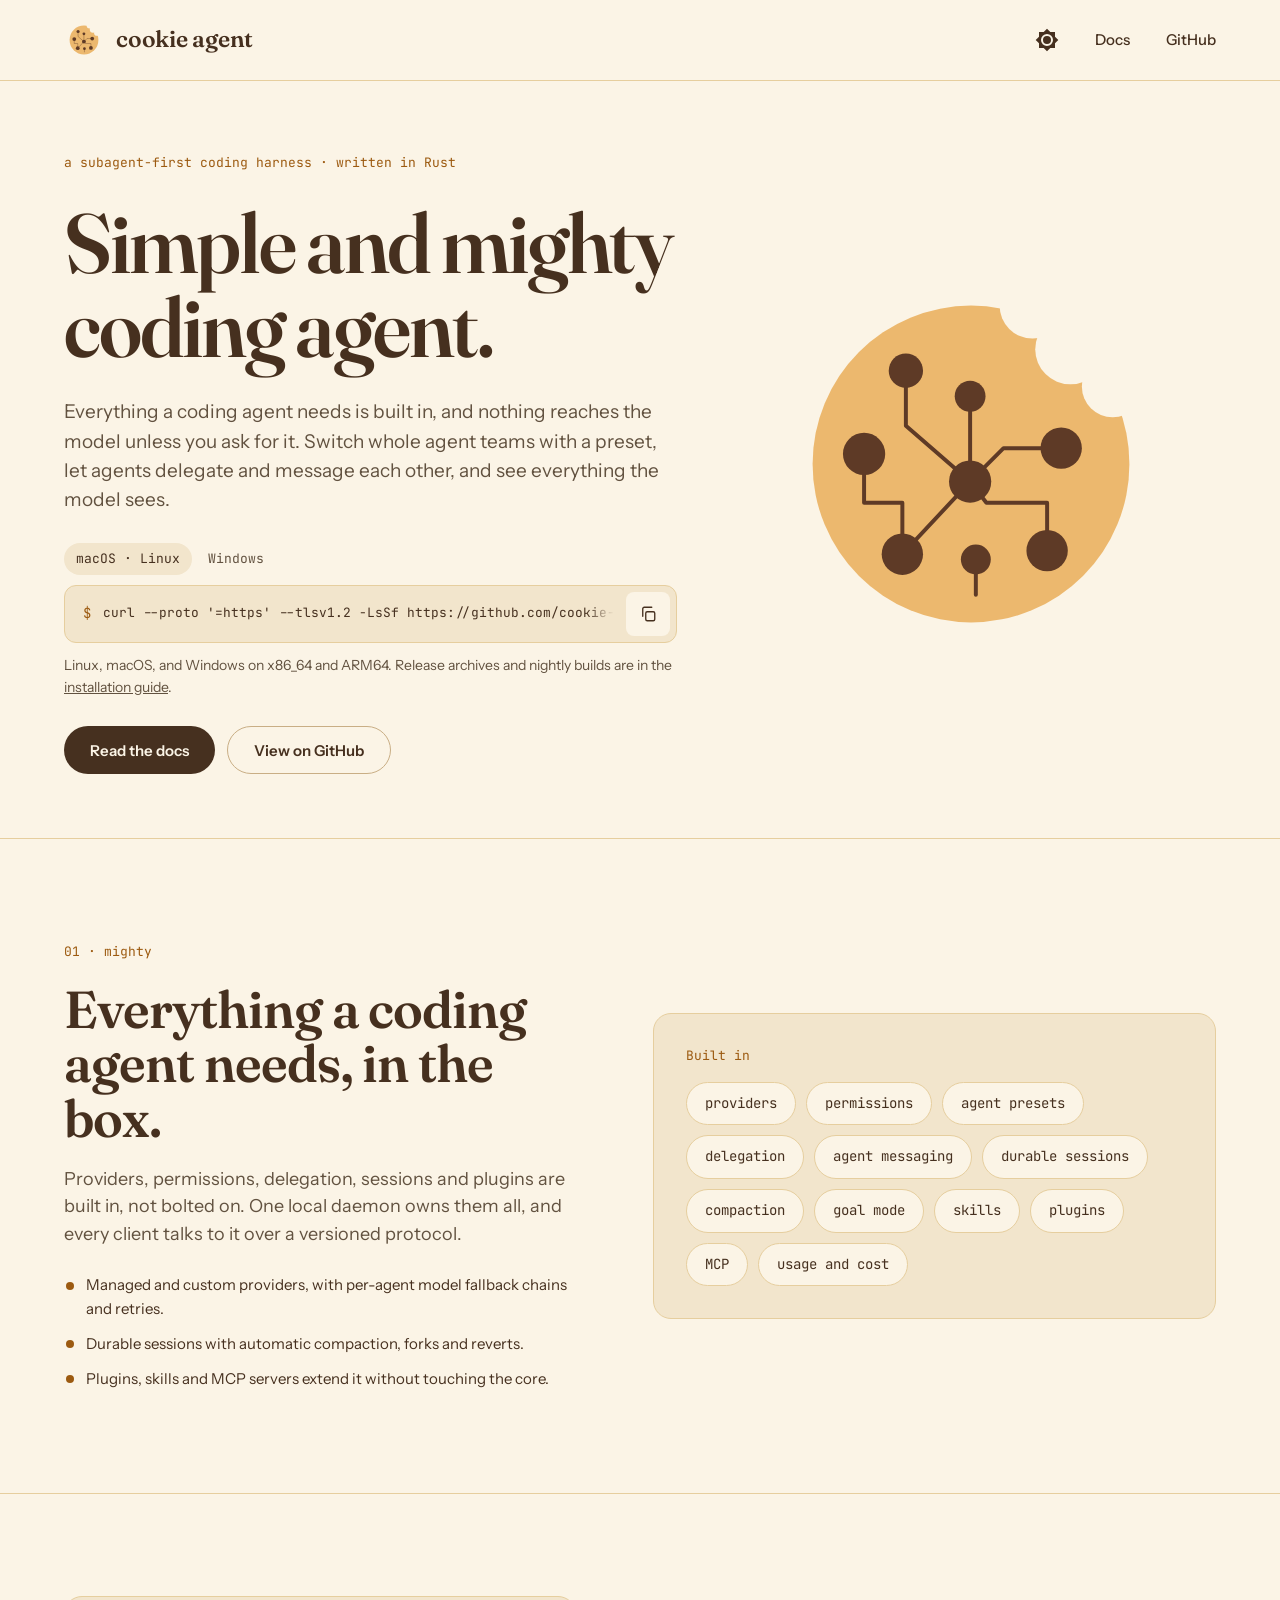
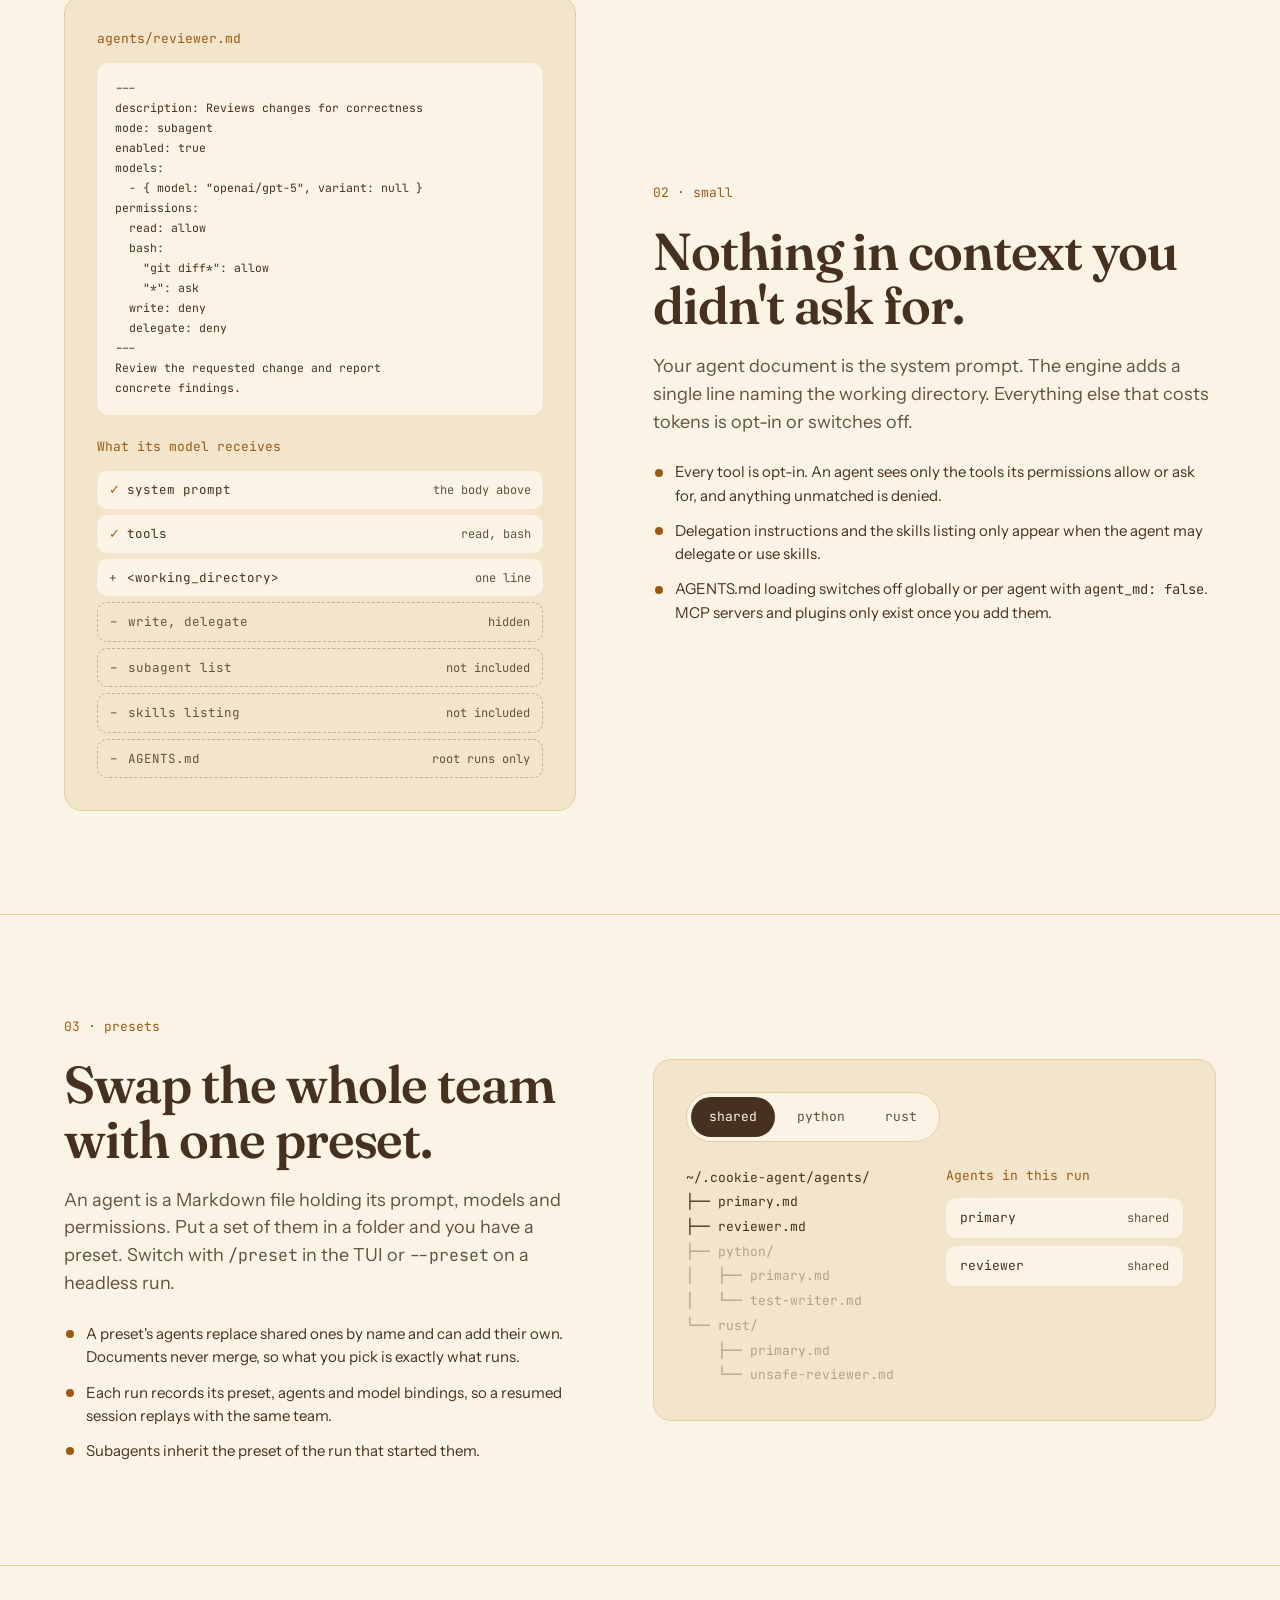
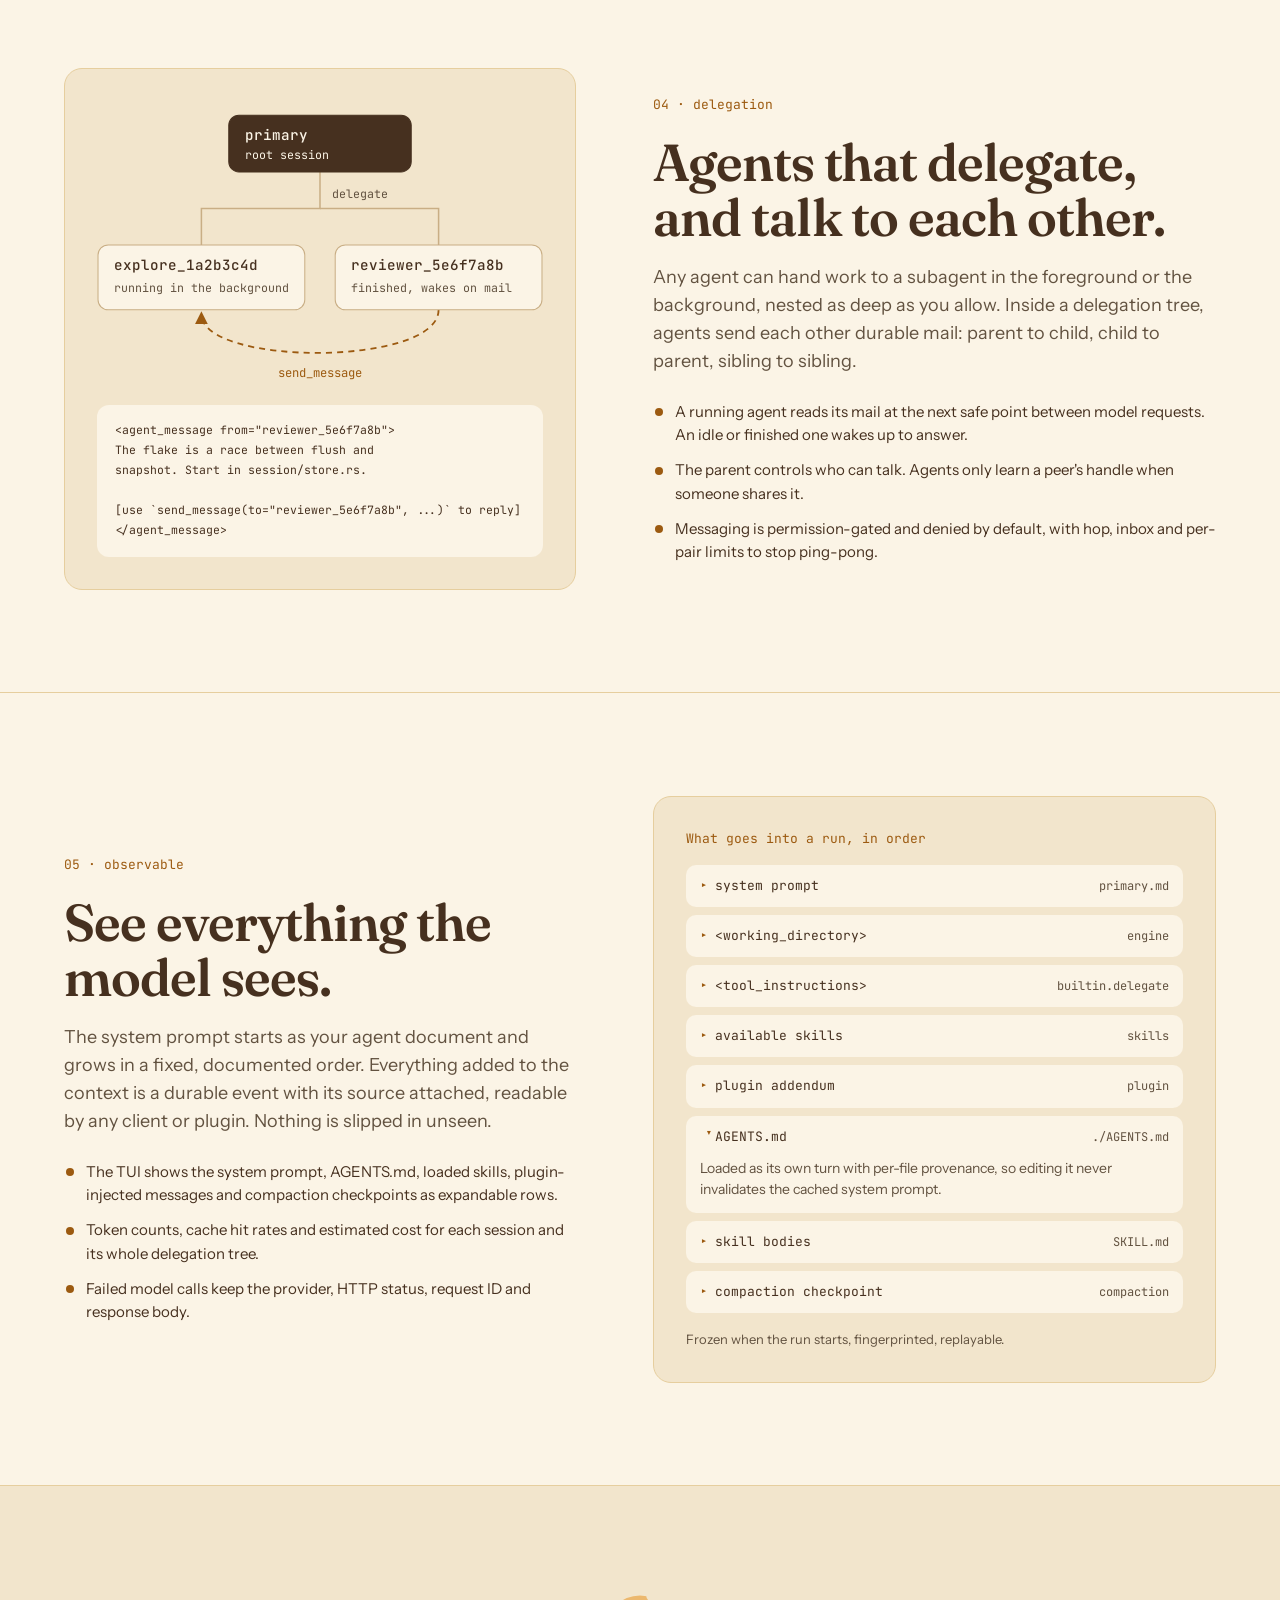
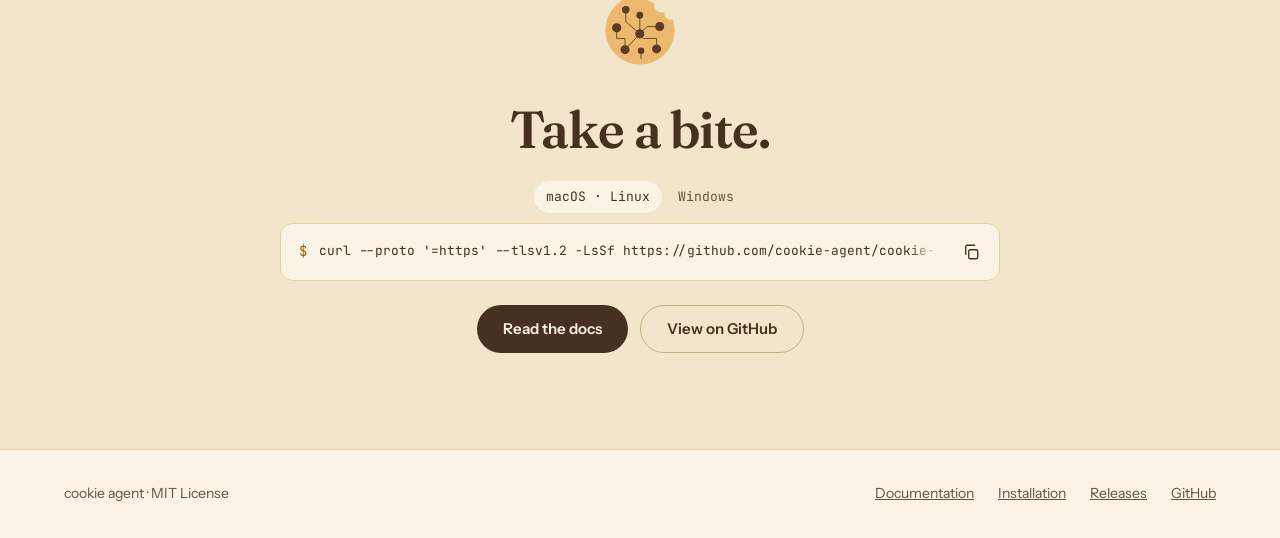
==== index.html @ fc836769 "feat: light and dark toggle in the header The toggle overrides the system theme with the same sun ic" ====
<!doctype html>
<html lang="en">
<head>
  <meta charset="utf-8">
  <meta name="viewport" content="width=device-width, initial-scale=1">
  <title>cookie agent · simple and mighty coding agent</title>
  <meta name="description" content="cookie agent is a Rust terminal coding agent with everything built in and nothing in context you did not ask for: switchable agent presets, delegation and agent-to-agent messaging, and a fully observable context.">
  <meta name="theme-color" content="#fbf4e6" media="(prefers-color-scheme: light)">
  <meta name="theme-color" content="#201c16" media="(prefers-color-scheme: dark)">
  <link rel="canonical" href="https://cookie-agent.github.io/">
  <link rel="icon" href="logo.svg" type="image/svg+xml">
  <link rel="apple-touch-icon" href="og.png">

  <meta property="og:type" content="website">
  <meta property="og:title" content="cookie agent">
  <meta property="og:description" content="Simple and mighty coding agent.">
  <meta property="og:url" content="https://cookie-agent.github.io/">
  <meta property="og:image" content="https://cookie-agent.github.io/og.png">
  <meta name="twitter:card" content="summary">

  <script>
    // Apply a stored theme choice before first paint.
    try {
      const theme = localStorage.getItem("theme");
      if (theme === "light" || theme === "dark") document.documentElement.dataset.theme = theme;
    } catch {}
  </script>
  <link rel="preconnect" href="https://fonts.googleapis.com">
  <link rel="preconnect" href="https://fonts.gstatic.com" crossorigin>
  <link rel="stylesheet" href="https://fonts.googleapis.com/css2?family=Fraunces:opsz,wght@9..144,400;9..144,600&family=Instrument+Sans:wght@400;500;600&family=JetBrains+Mono:wght@400;500&display=swap">
  <link rel="stylesheet" href="styles.css">
  <script src="main.js" defer></script>
</head>
<body>
  <a class="skip" href="#main">Skip to content</a>

  <header class="site-header">
    <div class="wrap">
      <a class="brand" href="./">
        <img src="logo.svg" alt="" width="40" height="40">
        <span>cookie agent</span>
      </a>
      <nav class="site-nav" aria-label="Primary">
        <button class="theme-toggle" type="button" aria-label="Switch theme" title="Switch theme">
          <svg class="to-dark" width="24" height="24" viewBox="0 0 24 24" fill="currentColor" aria-hidden="true"><path d="M12 8a4 4 0 0 0-4 4 4 4 0 0 0 4 4 4 4 0 0 0 4-4 4 4 0 0 0-4-4m0 10a6 6 0 0 1-6-6 6 6 0 0 1 6-6 6 6 0 0 1 6 6 6 6 0 0 1-6 6m8-9.31V4h-4.69L12 .69 8.69 4H4v4.69L.69 12 4 15.31V20h4.69L12 23.31 15.31 20H20v-4.69L23.31 12z"/></svg>
          <svg class="to-light" width="24" height="24" viewBox="0 0 24 24" fill="currentColor" aria-hidden="true"><path d="M12 18c-.89 0-1.74-.2-2.5-.55C11.56 16.5 13 14.42 13 12s-1.44-4.5-3.5-5.45C10.26 6.2 11.11 6 12 6a6 6 0 0 1 6 6 6 6 0 0 1-6 6m8-9.31V4h-4.69L12 .69 8.69 4H4v4.69L.69 12 4 15.31V20h4.69L12 23.31 15.31 20H20v-4.69L23.31 12z"/></svg>
        </button>
        <a href="https://cookie-agent.github.io/doc/">Docs</a>
        <a href="https://github.com/cookie-agent/cookie-agent">GitHub</a>
      </nav>
    </div>
  </header>

  <main id="main">
    <section class="hero">
      <div class="wrap">
        <div class="hero-copy">
          <p class="eyebrow">a subagent-first coding harness · written in Rust</p>
          <h1>Simple and mighty coding agent.</h1>
          <p class="lede">Everything a coding agent needs is built in, and nothing reaches the model unless you ask for it. Switch whole agent teams with a preset, let agents delegate and message each other, and see everything the model sees.</p>
          <div class="install" data-active="unix" id="install">
            <div class="os-tabs" role="group" aria-label="Choose your platform">
              <button type="button" data-os="unix" aria-pressed="true">macOS · Linux</button>
              <button type="button" data-os="windows" aria-pressed="false">Windows</button>
            </div>
            <div class="command" data-os="unix">
              <span class="prompt" aria-hidden="true">$</span>
              <pre><code id="install-cmd">curl --proto '=https' --tlsv1.2 -LsSf https://github.com/cookie-agent/cookie-agent/releases/latest/download/cookie_agent-installer.sh | sh</code></pre>
              <button class="copy" type="button" data-copy="install-cmd" aria-label="Copy macOS and Linux install command">
                <svg class="idle" width="18" height="18" viewBox="0 0 24 24" fill="none" stroke="currentColor" stroke-width="1.8" stroke-linecap="round" stroke-linejoin="round" aria-hidden="true"><rect x="9" y="9" width="12" height="12" rx="2"/><path d="M5 15V5a2 2 0 0 1 2-2h10"/></svg>
                <svg class="done" width="18" height="18" viewBox="0 0 24 24" fill="none" stroke="currentColor" stroke-width="2" stroke-linecap="round" stroke-linejoin="round" aria-hidden="true"><path d="M5 12.5l4.5 4.5L19 7.5"/></svg>
              </button>
            </div>
            <div class="command" data-os="windows">
              <span class="prompt" aria-hidden="true">PS&gt;</span>
              <pre><code id="install-cmd-win">powershell -ExecutionPolicy Bypass -c "irm https://github.com/cookie-agent/cookie-agent/releases/latest/download/cookie_agent-installer.ps1 | iex"</code></pre>
              <button class="copy" type="button" data-copy="install-cmd-win" aria-label="Copy Windows install command">
                <svg class="idle" width="18" height="18" viewBox="0 0 24 24" fill="none" stroke="currentColor" stroke-width="1.8" stroke-linecap="round" stroke-linejoin="round" aria-hidden="true"><rect x="9" y="9" width="12" height="12" rx="2"/><path d="M5 15V5a2 2 0 0 1 2-2h10"/></svg>
                <svg class="done" width="18" height="18" viewBox="0 0 24 24" fill="none" stroke="currentColor" stroke-width="2" stroke-linecap="round" stroke-linejoin="round" aria-hidden="true"><path d="M5 12.5l4.5 4.5L19 7.5"/></svg>
              </button>
            </div>
          </div>
          <p class="command-note">Linux, macOS, and Windows on x86_64 and ARM64. Release archives and nightly builds are in the <a href="https://cookie-agent.github.io/doc/latest/install/">installation guide</a>.</p>
          <div class="actions">
            <a class="button primary" href="https://cookie-agent.github.io/doc/">Read the docs</a>
            <a class="button secondary" href="https://github.com/cookie-agent/cookie-agent">View on GitHub</a>
          </div>
        </div>
        <div class="hero-art">
          <img src="logo.svg" alt="The cookie agent logo: a cookie with a bite taken out, its chips wired together like a circuit" width="440" height="440">
        </div>
      </div>
    </section>

      <!-- 01 · Mighty -->
      <section class="pillar" aria-labelledby="p1-title">
        <div class="wrap">
          <div class="pillar-copy">
            <p class="kicker">01 · mighty</p>
            <h2 id="p1-title">Everything a coding agent needs, in the box.</h2>
            <p>Providers, permissions, delegation, sessions and plugins are built in, not bolted on. One local daemon owns them all, and every client talks to it over a versioned protocol.</p>
            <ul class="points">
              <li>Managed and custom providers, with per-agent model fallback chains and retries.</li>
              <li>Durable sessions with automatic compaction, forks and reverts.</li>
              <li>Plugins, skills and MCP servers extend it without touching the core.</li>
            </ul>
          </div>
          <div class="panel layers" aria-label="Built into cookie agent">
            <p class="layer-label">Built in</p>
            <ul class="chips">
              <li>providers</li>
              <li>permissions</li>
              <li>agent presets</li>
              <li>delegation</li>
              <li>agent messaging</li>
              <li>durable sessions</li>
              <li>compaction</li>
              <li>goal mode</li>
              <li>skills</li>
              <li>plugins</li>
              <li>MCP</li>
              <li>usage and cost</li>
            </ul>
          </div>
        </div>
      </section>

      <!-- 02 · Small -->
      <section class="pillar flip" aria-labelledby="p2-title">
        <div class="wrap">
          <div class="pillar-copy">
            <p class="kicker">02 · small</p>
            <h2 id="p2-title">Nothing in context you didn't ask for.</h2>
            <p>Your agent document is the system prompt. The engine adds a single line naming the working directory. Everything else that costs tokens is opt-in or switches off.</p>
            <ul class="points">
              <li>Every tool is opt-in. An agent sees only the tools its permissions allow or ask for, and anything unmatched is denied.</li>
              <li>Delegation instructions and the skills listing only appear when the agent may delegate or use skills.</li>
              <li>AGENTS.md loading switches off globally or per agent with <code>agent_md: false</code>. MCP servers and plugins only exist once you add them.</li>
            </ul>
          </div>
          <div class="panel agent-doc">
            <p class="layer-label">agents/reviewer.md</p>
            <pre><code>---
description: Reviews changes for correctness
mode: subagent
enabled: true
models:
  - { model: "openai/gpt-5", variant: null }
permissions:
  read: allow
  bash:
    "git diff*": allow
    "*": ask
  write: deny
  delegate: deny
---
Review the requested change and report
concrete findings.</code></pre>
            <p class="layer-label">What its model receives</p>
            <ul class="receives">
              <li class="in"><span>system prompt</span><span class="src">the body above</span></li>
              <li class="in"><span>tools</span><span class="src">read, bash</span></li>
              <li class="fixed"><span>&lt;working_directory&gt;</span><span class="src">one line</span></li>
              <li class="out"><span>write, delegate</span><span class="src">hidden</span></li>
              <li class="out"><span>subagent list</span><span class="src">not included</span></li>
              <li class="out"><span>skills listing</span><span class="src">not included</span></li>
              <li class="out"><span>AGENTS.md</span><span class="src">root runs only</span></li>
            </ul>
          </div>
        </div>
      </section>

      <!-- 03 · Presets -->
      <section class="pillar" aria-labelledby="p3-title">
        <div class="wrap">
          <div class="pillar-copy">
            <p class="kicker">03 · presets</p>
            <h2 id="p3-title">Swap the whole team with one preset.</h2>
            <p>An agent is a Markdown file holding its prompt, models and permissions. Put a set of them in a folder and you have a preset. Switch with <code>/preset</code> in the TUI or <code>--preset</code> on a headless run.</p>
            <ul class="points">
              <li>A preset's agents replace shared ones by name and can add their own. Documents never merge, so what you pick is exactly what runs.</li>
              <li>Each run records its preset, agents and model bindings, so a resumed session replays with the same team.</li>
              <li>Subagents inherit the preset of the run that started them.</li>
            </ul>
          </div>
          <div class="panel presets" data-active="shared">
            <div class="seg" role="group" aria-label="Preview a preset">
              <button type="button" data-preset="shared" aria-pressed="true">shared</button>
              <button type="button" data-preset="python" aria-pressed="false">python</button>
              <button type="button" data-preset="rust" aria-pressed="false">rust</button>
            </div>
            <div class="presets-body">
              <div class="tree" aria-label="Agent folder">
                <div class="tree-root">~/.cookie-agent/agents/</div>
                <div data-on="shared" data-off="python rust">├── primary.md</div>
                <div data-on="shared python rust">├── reviewer.md</div>
                <div class="dir" data-on="python">├── python/</div>
                <div data-on="python">│   ├── primary.md</div>
                <div data-on="python">│   └── test-writer.md</div>
                <div class="dir" data-on="rust">└── rust/</div>
                <div data-on="rust">    ├── primary.md</div>
                <div data-on="rust">    └── unsafe-reviewer.md</div>
              </div>
              <div class="effective" aria-live="polite">
                <p class="layer-label">Agents in this run</p>
                <ul data-preset="shared">
                  <li><span>primary</span><span class="src">shared</span></li>
                  <li><span>reviewer</span><span class="src">shared</span></li>
                </ul>
                <ul data-preset="python">
                  <li><span>primary</span><span class="src hot">python, replaces shared</span></li>
                  <li><span>reviewer</span><span class="src">shared</span></li>
                  <li><span>test-writer</span><span class="src hot">python</span></li>
                </ul>
                <ul data-preset="rust">
                  <li><span>primary</span><span class="src hot">rust, replaces shared</span></li>
                  <li><span>reviewer</span><span class="src">shared</span></li>
                  <li><span>unsafe-reviewer</span><span class="src hot">rust</span></li>
                </ul>
              </div>
            </div>
          </div>
        </div>
      </section>

      <!-- 04 · Delegation and messaging -->
      <section class="pillar flip" aria-labelledby="p4-title">
        <div class="wrap">
          <div class="pillar-copy">
            <p class="kicker">04 · delegation</p>
            <h2 id="p4-title">Agents that delegate, and talk to each other.</h2>
            <p>Any agent can hand work to a subagent in the foreground or the background, nested as deep as you allow. Inside a delegation tree, agents send each other durable mail: parent to child, child to parent, sibling to sibling.</p>
            <ul class="points">
              <li>A running agent reads its mail at the next safe point between model requests. An idle or finished one wakes up to answer.</li>
              <li>The parent controls who can talk. Agents only learn a peer's handle when someone shares it.</li>
              <li>Messaging is permission-gated and denied by default, with hop, inbox and per-pair limits to stop ping-pong.</li>
            </ul>
          </div>
          <div class="panel delegation">
            <svg class="agent-tree" viewBox="0 0 440 280" role="img" aria-label="A primary agent delegates to explore and reviewer subagents. The reviewer sends a message to explore.">
              <defs>
                <marker id="arrow" viewBox="0 0 10 10" refX="8" refY="5" markerWidth="7" markerHeight="7" orient="auto-start-reverse">
                  <path class="arrow-head" d="M0 0 L10 5 L0 10 z"/>
                </marker>
              </defs>
              <path class="edge" d="M220 70 V106 H103 V142"/>
              <path class="edge" d="M220 106 H337 V142"/>
              <text class="edge-label" x="232" y="96">delegate</text>
              <path class="mail" d="M337 206 C337 262 103 262 103 210" marker-end="url(#arrow)"/>
              <text class="mail-label" x="220" y="272" text-anchor="middle">send_message</text>

              <rect class="node root" x="130" y="14" width="180" height="56" rx="10"/>
              <text class="node-title" x="146" y="38">primary</text>
              <text class="node-sub" x="146" y="57">root session</text>

              <rect class="node" x="1" y="142" width="204" height="64" rx="10"/>
              <text class="node-title" x="17" y="167">explore_1a2b3c4d</text>
              <text class="node-sub" x="17" y="188">running in the background</text>

              <rect class="node" x="235" y="142" width="204" height="64" rx="10"/>
              <text class="node-title" x="251" y="167">reviewer_5e6f7a8b</text>
              <text class="node-sub" x="251" y="188">finished, wakes on mail</text>
            </svg>
            <pre class="envelope"><code>&lt;agent_message from="reviewer_5e6f7a8b"&gt;
The flake is a race between flush and
snapshot. Start in session/store.rs.

[use `send_message(to="reviewer_5e6f7a8b", ...)` to reply]
&lt;/agent_message&gt;</code></pre>
          </div>
        </div>
      </section>

      <!-- 05 · Observable -->
      <section class="pillar" aria-labelledby="p5-title">
        <div class="wrap">
          <div class="pillar-copy">
            <p class="kicker">05 · observable</p>
            <h2 id="p5-title">See everything the model sees.</h2>
            <p>The system prompt starts as your agent document and grows in a fixed, documented order. Everything added to the context is a durable event with its source attached, readable by any client or plugin. Nothing is slipped in unseen.</p>
            <ul class="points">
              <li>The TUI shows the system prompt, AGENTS.md, loaded skills, plugin-injected messages and compaction checkpoints as expandable rows.</li>
              <li>Token counts, cache hit rates and estimated cost for each session and its whole delegation tree.</li>
              <li>Failed model calls keep the provider, HTTP status, request ID and response body.</li>
            </ul>
          </div>
          <div class="panel context">
            <p class="layer-label">What goes into a run, in order</p>
            <details>
              <summary><span>system prompt</span><span class="src">primary.md</span></summary>
              <p>Your agent's Markdown body, exactly as written. Frontmatter configures the agent and never enters the prompt.</p>
            </details>
            <details>
              <summary><span>&lt;working_directory&gt;</span><span class="src">engine</span></summary>
              <p>Where relative paths resolve.</p>
            </details>
            <details>
              <summary><span>&lt;tool_instructions&gt;</span><span class="src">builtin.delegate</span></summary>
              <pre><code>Available subagents:
- reviewer: Reviews changes for correctness</code></pre>
            </details>
            <details>
              <summary><span>available skills</span><span class="src">skills</span></summary>
              <p>A generated listing of the skills this agent may invoke.</p>
            </details>
            <details>
              <summary><span>plugin addendum</span><span class="src">plugin</span></summary>
              <p>Anything an <code>agent_before_start</code> plugin appends or replaces, with the prompt fingerprint recomputed.</p>
            </details>
            <details open>
              <summary><span>AGENTS.md</span><span class="src">./AGENTS.md</span></summary>
              <p>Loaded as its own turn with per-file provenance, so editing it never invalidates the cached system prompt.</p>
            </details>
            <details>
              <summary><span>skill bodies</span><span class="src">SKILL.md</span></summary>
              <p>Each loaded skill follows as its own turn, recorded when it loads.</p>
            </details>
            <details>
              <summary><span>compaction checkpoint</span><span class="src">compaction</span></summary>
              <p>Older history is summarized into a recorded checkpoint you can open and read.</p>
            </details>
            <p class="context-foot">Frozen when the run starts, fingerprinted, replayable.</p>
          </div>
        </div>
      </section>

    <section class="closing" aria-labelledby="closing-title">
      <div class="wrap">
        <img src="logo.svg" alt="" width="96" height="96">
        <h2 id="closing-title">Take a bite.</h2>
        <div class="install" data-active="unix">
          <div class="os-tabs" role="group" aria-label="Choose your platform">
            <button type="button" data-os="unix" aria-pressed="true">macOS · Linux</button>
            <button type="button" data-os="windows" aria-pressed="false">Windows</button>
          </div>
          <div class="command" data-os="unix">
            <span class="prompt" aria-hidden="true">$</span>
            <pre><code id="closing-cmd">curl --proto '=https' --tlsv1.2 -LsSf https://github.com/cookie-agent/cookie-agent/releases/latest/download/cookie_agent-installer.sh | sh</code></pre>
            <button class="copy" type="button" data-copy="closing-cmd" aria-label="Copy macOS and Linux install command">
              <svg class="idle" width="18" height="18" viewBox="0 0 24 24" fill="none" stroke="currentColor" stroke-width="1.8" stroke-linecap="round" stroke-linejoin="round" aria-hidden="true"><rect x="9" y="9" width="12" height="12" rx="2"/><path d="M5 15V5a2 2 0 0 1 2-2h10"/></svg>
              <svg class="done" width="18" height="18" viewBox="0 0 24 24" fill="none" stroke="currentColor" stroke-width="2" stroke-linecap="round" stroke-linejoin="round" aria-hidden="true"><path d="M5 12.5l4.5 4.5L19 7.5"/></svg>
            </button>
          </div>
          <div class="command" data-os="windows">
            <span class="prompt" aria-hidden="true">PS&gt;</span>
            <pre><code id="closing-cmd-win">powershell -ExecutionPolicy Bypass -c "irm https://github.com/cookie-agent/cookie-agent/releases/latest/download/cookie_agent-installer.ps1 | iex"</code></pre>
            <button class="copy" type="button" data-copy="closing-cmd-win" aria-label="Copy Windows install command">
              <svg class="idle" width="18" height="18" viewBox="0 0 24 24" fill="none" stroke="currentColor" stroke-width="1.8" stroke-linecap="round" stroke-linejoin="round" aria-hidden="true"><rect x="9" y="9" width="12" height="12" rx="2"/><path d="M5 15V5a2 2 0 0 1 2-2h10"/></svg>
              <svg class="done" width="18" height="18" viewBox="0 0 24 24" fill="none" stroke="currentColor" stroke-width="2" stroke-linecap="round" stroke-linejoin="round" aria-hidden="true"><path d="M5 12.5l4.5 4.5L19 7.5"/></svg>
            </button>
          </div>
        </div>
        <div class="actions">
          <a class="button primary" href="https://cookie-agent.github.io/doc/">Read the docs</a>
          <a class="button secondary" href="https://github.com/cookie-agent/cookie-agent">View on GitHub</a>
        </div>
      </div>
    </section>
  </main>

  <footer class="site-footer">
    <div class="wrap">
      <span>cookie agent · MIT License</span>
      <nav aria-label="Footer">
        <a href="https://cookie-agent.github.io/doc/">Documentation</a>
        <a href="https://cookie-agent.github.io/doc/latest/install/">Installation</a>
        <a href="https://github.com/cookie-agent/cookie-agent/releases">Releases</a>
        <a href="https://github.com/cookie-agent/cookie-agent">GitHub</a>
      </nav>
    </div>
  </footer>
</body>
</html>
---- styles.css ----
/* Palette mirrors the TUI themes in cookie-agent/crates/tui/src/theme.rs. */
:root {
  color-scheme: light;

  --bg: #fbf4e6;          /* cream */
  --panel: #f2e5cc;       /* parchment */
  --panel-raised: #fbf4e6;
  --rule: #e6ce9e;        /* toasted */
  --rule-strong: #c9ae85; /* crust */
  --text: #46301f;        /* espresso */
  --muted: #625240;       /* ink */
  --accent: #9c5a10;      /* caramel */
  --button-bg: #46301f;
  --button-text: #fbf4e6;

  --font-display: "Fraunces", Georgia, serif;
  --font-body: "Instrument Sans", system-ui, sans-serif;
  --font-mono: "JetBrains Mono", ui-monospace, monospace;

  --gutter: clamp(16px, 5vw, 64px);
  --max: 1280px;
}

/* Dark follows the system unless the header toggle picked a theme. */
@media (prefers-color-scheme: dark) {
  :root:not([data-theme="light"]) {
    color-scheme: dark;
    --bg: #201c16;
    --panel: #29251d;
    --panel-raised: #393326;
    --rule: #393326;
    --rule-strong: #63563b;
    --text: #edc7ab;
    --muted: #c9b59c;
    --accent: #e78c33;    /* maple */
    --button-bg: #edc7ab;
    --button-text: #201c16;
  }
}

:root[data-theme="dark"] {
  color-scheme: dark;
  --bg: #201c16;
  --panel: #29251d;
  --panel-raised: #393326;
  --rule: #393326;
  --rule-strong: #63563b;
  --text: #edc7ab;
  --muted: #c9b59c;
  --accent: #e78c33;    /* maple */
  --button-bg: #edc7ab;
  --button-text: #201c16;
}

*,
*::before,
*::after {
  box-sizing: border-box;
}

html {
  -webkit-text-size-adjust: 100%;
}

body {
  margin: 0;
  background: var(--bg);
  color: var(--text);
  font-family: var(--font-body);
  font-size: 16px;
  line-height: 1.55;
}

a {
  color: inherit;
}

a:hover {
  color: var(--accent);
}

:focus-visible {
  outline: 2px solid var(--accent);
  outline-offset: 3px;
}

code {
  font-family: var(--font-mono);
  font-size: 0.92em;
}

.wrap {
  max-width: var(--max);
  margin: 0 auto;
  padding: 0 var(--gutter);
}

.skip {
  position: absolute;
  left: -9999px;
}

.skip:focus {
  left: var(--gutter);
  top: 12px;
  padding: 8px 14px;
  background: var(--button-bg);
  color: var(--button-text);
  border-radius: 8px;
  z-index: 10;
}

/* Header */

.site-header {
  border-bottom: 1px solid var(--rule);
}

.site-header .wrap {
  min-height: 80px;
  display: flex;
  align-items: center;
  justify-content: space-between;
  gap: 24px;
}

.brand {
  display: flex;
  align-items: center;
  gap: 12px;
  text-decoration: none;
  font-family: var(--font-display);
  font-size: 23px;
  font-weight: 600;
  letter-spacing: -0.01em;
}

.brand:hover {
  color: inherit;
}

.brand img {
  width: 40px;
  height: 40px;
}

.site-nav {
  display: flex;
  gap: clamp(16px, 3vw, 36px);
  font-size: 15px;
  font-weight: 500;
}

.site-nav {
  align-items: center;
}

.site-nav a {
  text-decoration: none;
  padding: 10px 0;
}

/* Theme toggle: the same sun icons as the docs header. */

.theme-toggle {
  width: 40px;
  height: 40px;
  margin: 0 -8px;
  border: 0;
  border-radius: 999px;
  background: transparent;
  color: inherit;
  display: grid;
  place-items: center;
  cursor: pointer;
}

.theme-toggle:hover {
  color: var(--accent);
}

.theme-toggle .to-light {
  display: none;
}

:root[data-theme="dark"] .theme-toggle .to-dark {
  display: none;
}

:root[data-theme="dark"] .theme-toggle .to-light {
  display: block;
}

@media (prefers-color-scheme: dark) {
  :root:not([data-theme="light"]) .theme-toggle .to-dark {
    display: none;
  }

  :root:not([data-theme="light"]) .theme-toggle .to-light {
    display: block;
  }
}

/* Hero */

.hero .wrap {
  padding-top: clamp(40px, 7vw, 72px);
  padding-bottom: clamp(40px, 6vw, 64px);
  display: grid;
  grid-template-columns: minmax(0, 1.25fr) minmax(0, 1fr);
  gap: 48px;
  align-items: center;
}

.hero-copy {
  display: flex;
  flex-direction: column;
  gap: 28px;
}

.eyebrow {
  margin: 0;
  font-family: var(--font-mono);
  font-size: 13px;
  color: var(--accent);
}

.hero h1 {
  margin: 0;
  font-family: var(--font-display);
  font-size: clamp(46px, 7vw, 84px);
  line-height: 1;
  font-weight: 600;
  letter-spacing: -0.025em;
}

.lede {
  margin: 0;
  font-size: 19px;
  color: var(--muted);
  max-width: 34em;
}

.hero-art {
  display: flex;
  justify-content: center;
}

.hero-art img {
  width: 100%;
  max-width: 440px;
  height: auto;
}

/* Command box */

.command {
  display: flex;
  align-items: center;
  gap: 12px;
  background: var(--panel);
  border: 1px solid var(--rule);
  border-radius: 12px;
  padding: 6px 6px 6px 18px;
  min-width: 0;
}

.command .prompt {
  font-family: var(--font-mono);
  font-size: 14px;
  color: var(--accent);
  user-select: none;
}

.command pre {
  flex: 1;
  min-width: 0;
  margin: 0;
  overflow-x: auto;
  font-size: 14px;
  padding: 10px 24px 10px 0;
  /* Long commands scroll sideways; a faded edge replaces the scrollbar. */
  scrollbar-width: none;
  -webkit-mask-image: linear-gradient(to right, #000 calc(100% - 28px), transparent);
  mask-image: linear-gradient(to right, #000 calc(100% - 28px), transparent);
}

.command pre::-webkit-scrollbar {
  display: none;
}

.copy {
  flex-shrink: 0;
  width: 44px;
  height: 44px;
  border: 0;
  border-radius: 8px;
  background: var(--panel-raised);
  color: var(--text);
  display: grid;
  place-items: center;
  cursor: pointer;
}

.copy:hover {
  color: var(--accent);
}

.copy .done,
.copy.copied .idle {
  display: none;
}

.copy.copied .done {
  display: block;
}

.command-note {
  margin: -16px 0 0;
  font-size: 14px;
  color: var(--muted);
}

/* Buttons */

.actions {
  display: flex;
  flex-wrap: wrap;
  gap: 12px;
}

.button {
  display: inline-flex;
  align-items: center;
  min-height: 48px;
  padding: 0 26px;
  border-radius: 999px;
  text-decoration: none;
  font-weight: 600;
  font-size: 15px;
}

.button.primary {
  background: var(--button-bg);
  color: var(--button-text);
}

.button.primary:hover {
  color: var(--button-text);
  opacity: 0.9;
}

.button.secondary {
  border: 1px solid var(--rule-strong);
}

/* Feature pillars */

.pillar {
  border-top: 1px solid var(--rule);
}

.pillar .wrap {
  padding-top: clamp(56px, 8vw, 104px);
  padding-bottom: clamp(56px, 8vw, 104px);
  display: grid;
  grid-template-columns: minmax(0, 1fr) minmax(0, 1.1fr);
  gap: clamp(40px, 6vw, 80px);
  align-items: center;
}

.pillar.flip .pillar-copy {
  order: 2;
}

.pillar-copy {
  display: flex;
  flex-direction: column;
  gap: 20px;
}

.kicker,
.layer-label {
  margin: 0;
  font-family: var(--font-mono);
  font-size: 13px;
  color: var(--accent);
}

.pillar h2,
.closing h2 {
  margin: 0;
  font-family: var(--font-display);
  font-size: clamp(34px, 4.4vw, 52px);
  line-height: 1.05;
  font-weight: 600;
  letter-spacing: -0.02em;
}

.pillar-copy > p:not(.kicker) {
  margin: 0;
  font-size: 18px;
  color: var(--muted);
}

.points {
  margin: 4px 0 0;
  padding: 0;
  list-style: none;
  display: flex;
  flex-direction: column;
  gap: 12px;
  font-size: 15px;
}

.points li {
  position: relative;
  padding-left: 22px;
}

.points li::before {
  content: "";
  position: absolute;
  left: 2px;
  top: 0.55em;
  width: 8px;
  height: 8px;
  border-radius: 50%;
  background: var(--accent);
}

.panel {
  background: var(--panel);
  border: 1px solid var(--rule);
  border-radius: 18px;
  padding: clamp(20px, 3vw, 32px);
  min-width: 0;
}

/* 01 · mighty */

.layers {
  display: flex;
  flex-direction: column;
  gap: 16px;
}

.chips {
  margin: 0;
  padding: 0;
  list-style: none;
  display: flex;
  flex-wrap: wrap;
  gap: 10px;
}

.chips li {
  padding: 10px 18px;
  border-radius: 999px;
  background: var(--panel-raised);
  border: 1px solid var(--rule);
  font-family: var(--font-mono);
  font-size: 14px;
}

/* 02 · small */

.agent-doc {
  display: flex;
  flex-direction: column;
  gap: 14px;
}

.agent-doc pre {
  margin: 0 0 8px;
  padding: 16px 18px;
  border-radius: 12px;
  background: var(--panel-raised);
  font-size: 12.5px;
  line-height: 1.6;
  white-space: pre-wrap;
  overflow-wrap: anywhere;
}

.receives {
  margin: 0;
  padding: 0;
  list-style: none;
  display: flex;
  flex-direction: column;
  gap: 6px;
}

.receives li {
  display: flex;
  justify-content: space-between;
  align-items: baseline;
  gap: 12px;
  padding: 9px 12px;
  border-radius: 10px;
  background: var(--panel-raised);
  font-family: var(--font-mono);
  font-size: 12.5px;
}

.receives li > span:first-child::before {
  display: inline-block;
  width: 1.4em;
}

.receives .in > span:first-child::before {
  content: "✓";
  color: var(--accent);
}

.receives .fixed > span:first-child::before {
  content: "+";
  color: var(--muted);
}

.receives .out {
  background: transparent;
  border: 1px dashed var(--rule-strong);
  color: var(--muted);
}

.receives .out > span:first-child::before {
  content: "–";
}

/* 03 · presets */

.seg {
  display: inline-flex;
  padding: 4px;
  gap: 4px;
  border-radius: 999px;
  background: var(--panel-raised);
  border: 1px solid var(--rule);
  margin-bottom: 24px;
}

.seg button {
  min-height: 40px;
  padding: 0 18px;
  border: 0;
  border-radius: 999px;
  background: transparent;
  color: var(--muted);
  font-family: var(--font-mono);
  font-size: 13px;
  cursor: pointer;
}

.seg button[aria-pressed="true"] {
  background: var(--button-bg);
  color: var(--button-text);
}

.presets-body {
  display: grid;
  grid-template-columns: minmax(0, 1fr) minmax(0, 1fr);
  gap: 24px;
}

.tree {
  font-family: var(--font-mono);
  font-size: 13px;
  line-height: 1.9;
  overflow-x: auto;
  color: var(--muted);
}

.tree > div {
  white-space: pre;
}

.tree [data-on] {
  opacity: 0.45;
  transition: opacity 0.15s, color 0.15s;
}

.presets[data-active="shared"] .tree [data-on~="shared"],
.presets[data-active="python"] .tree [data-on~="python"],
.presets[data-active="rust"] .tree [data-on~="rust"] {
  opacity: 1;
  color: var(--text);
}

.presets[data-active="python"] .tree [data-off~="python"],
.presets[data-active="rust"] .tree [data-off~="rust"] {
  text-decoration: line-through;
}

.tree-root {
  color: var(--text);
}

.effective {
  display: flex;
  flex-direction: column;
  gap: 12px;
}

.effective ul {
  margin: 0;
  padding: 0;
  list-style: none;
  display: none;
  flex-direction: column;
  gap: 8px;
}

.presets[data-active="shared"] .effective ul[data-preset="shared"],
.presets[data-active="python"] .effective ul[data-preset="python"],
.presets[data-active="rust"] .effective ul[data-preset="rust"] {
  display: flex;
}

.effective li,
.context summary {
  display: flex;
  justify-content: space-between;
  align-items: baseline;
  gap: 12px;
  font-family: var(--font-mono);
  font-size: 13px;
}

.effective li {
  padding: 10px 14px;
  border-radius: 10px;
  background: var(--panel-raised);
}

.src {
  color: var(--muted);
  font-size: 12px;
  text-align: right;
}

.src.hot {
  color: var(--accent);
}

/* 04 · delegation */

.delegation {
  display: flex;
  flex-direction: column;
  gap: 20px;
}

.agent-tree {
  width: 100%;
  max-width: 520px;
  align-self: center;
  height: auto;
  font-family: var(--font-mono);
}

.agent-tree .node {
  fill: var(--panel-raised);
  stroke: var(--rule-strong);
}

.agent-tree .node.root {
  fill: var(--button-bg);
  stroke: var(--button-bg);
}

.agent-tree .node-title {
  font-size: 14px;
  font-weight: 500;
  fill: var(--text);
}

.agent-tree .node-sub {
  font-size: 11.5px;
  fill: var(--muted);
}

.agent-tree .root + .node-title,
.agent-tree .root + .node-title + .node-sub {
  fill: var(--button-text);
}

.agent-tree .edge {
  fill: none;
  stroke: var(--rule-strong);
  stroke-width: 1.5;
}

.agent-tree .mail {
  fill: none;
  stroke: var(--accent);
  stroke-width: 1.8;
  stroke-dasharray: 6 5;
}

.agent-tree .arrow-head {
  fill: var(--accent);
}

.agent-tree .edge-label {
  font-size: 11.5px;
  fill: var(--muted);
}

.agent-tree .mail-label {
  font-size: 12px;
  fill: var(--accent);
}

.envelope,
.context pre {
  margin: 0;
  padding: 16px 18px;
  border-radius: 12px;
  background: var(--panel-raised);
  font-size: 12.5px;
  line-height: 1.6;
  white-space: pre-wrap;
  overflow-wrap: anywhere;
}

/* 05 · context */

.context {
  display: flex;
  flex-direction: column;
  gap: 8px;
}

.context .layer-label {
  margin-bottom: 8px;
}

.context details {
  border-radius: 10px;
  background: var(--panel-raised);
}

.context summary {
  padding: 11px 14px;
  cursor: pointer;
  list-style: none;
}

.context summary::-webkit-details-marker {
  display: none;
}

.context summary > span:first-child::before {
  content: "▸";
  display: inline-block;
  width: 1.2em;
  color: var(--accent);
  transition: transform 0.15s;
}

.context details[open] summary > span:first-child::before {
  transform: rotate(90deg);
}

.context details > p,
.context details > pre {
  margin: 0 14px 12px;
  font-size: 14px;
  color: var(--muted);
}

.context details > pre {
  padding: 12px 14px;
  background: var(--panel);
  font-size: 12.5px;
  color: var(--text);
}

.context-foot {
  margin: 8px 0 0;
  font-size: 13px;
  color: var(--muted);
}

/* Closing */

.closing {
  border-top: 1px solid var(--rule);
  background: var(--panel);
}

.closing .wrap {
  padding-top: clamp(56px, 8vw, 96px);
  padding-bottom: clamp(56px, 8vw, 96px);
  display: flex;
  flex-direction: column;
  align-items: center;
  text-align: center;
  gap: 24px;
}

.closing .install {
  width: 100%;
  max-width: 720px;
  align-items: center;
}

.closing .command {
  width: 100%;
  background: var(--bg);
  text-align: left;
}

.closing .os-tabs button[aria-pressed="true"] {
  background: var(--bg);
}

.closing .actions {
  justify-content: center;
}

/* Footer */

.site-footer {
  border-top: 1px solid var(--rule);
  font-size: 14px;
  color: var(--muted);
}

.site-footer .wrap {
  min-height: 88px;
  padding-top: 24px;
  padding-bottom: 24px;
  display: flex;
  flex-wrap: wrap;
  align-items: center;
  justify-content: space-between;
  gap: 16px 32px;
}

.site-footer nav {
  display: flex;
  flex-wrap: wrap;
  gap: 8px 24px;
}

/* 404 */

.not-found .wrap {
  min-height: 60vh;
  display: flex;
  flex-direction: column;
  justify-content: center;
  gap: 24px;
}

/* Responsive */

@media (max-width: 960px) {
  .pillar .wrap {
    grid-template-columns: minmax(0, 1fr);
  }

  .pillar.flip .pillar-copy {
    order: 0;
  }
}

@media (max-width: 760px) {
  .hero .wrap {
    grid-template-columns: minmax(0, 1fr);
    gap: 32px;
  }

  .hero-art {
    order: -1;
    justify-content: flex-start;
  }

  .hero-art img {
    max-width: 160px;
  }

  .site-nav .optional {
    display: none;
  }
}

@media (max-width: 560px) {
  .presets-body {
    grid-template-columns: minmax(0, 1fr);
  }

  .brand {
    font-size: 20px;
  }

  .brand img {
    width: 34px;
    height: 34px;
  }
}

/* Install switch: one command per platform, chosen by the tabs above it. */

.install {
  display: flex;
  flex-direction: column;
  gap: 10px;
  min-width: 0;
}

.os-tabs {
  display: flex;
  gap: 4px;
}

.os-tabs button {
  min-height: 32px;
  padding: 0 12px;
  border: 0;
  border-radius: 999px;
  background: transparent;
  color: var(--muted);
  font-family: var(--font-mono);
  font-size: 13px;
  cursor: pointer;
}

.os-tabs button:hover {
  color: var(--accent);
}

.os-tabs button[aria-pressed="true"] {
  background: var(--panel);
  color: var(--text);
}

.install[data-active="unix"] .command[data-os="windows"],
.install[data-active="windows"] .command[data-os="unix"] {
  display: none;
}
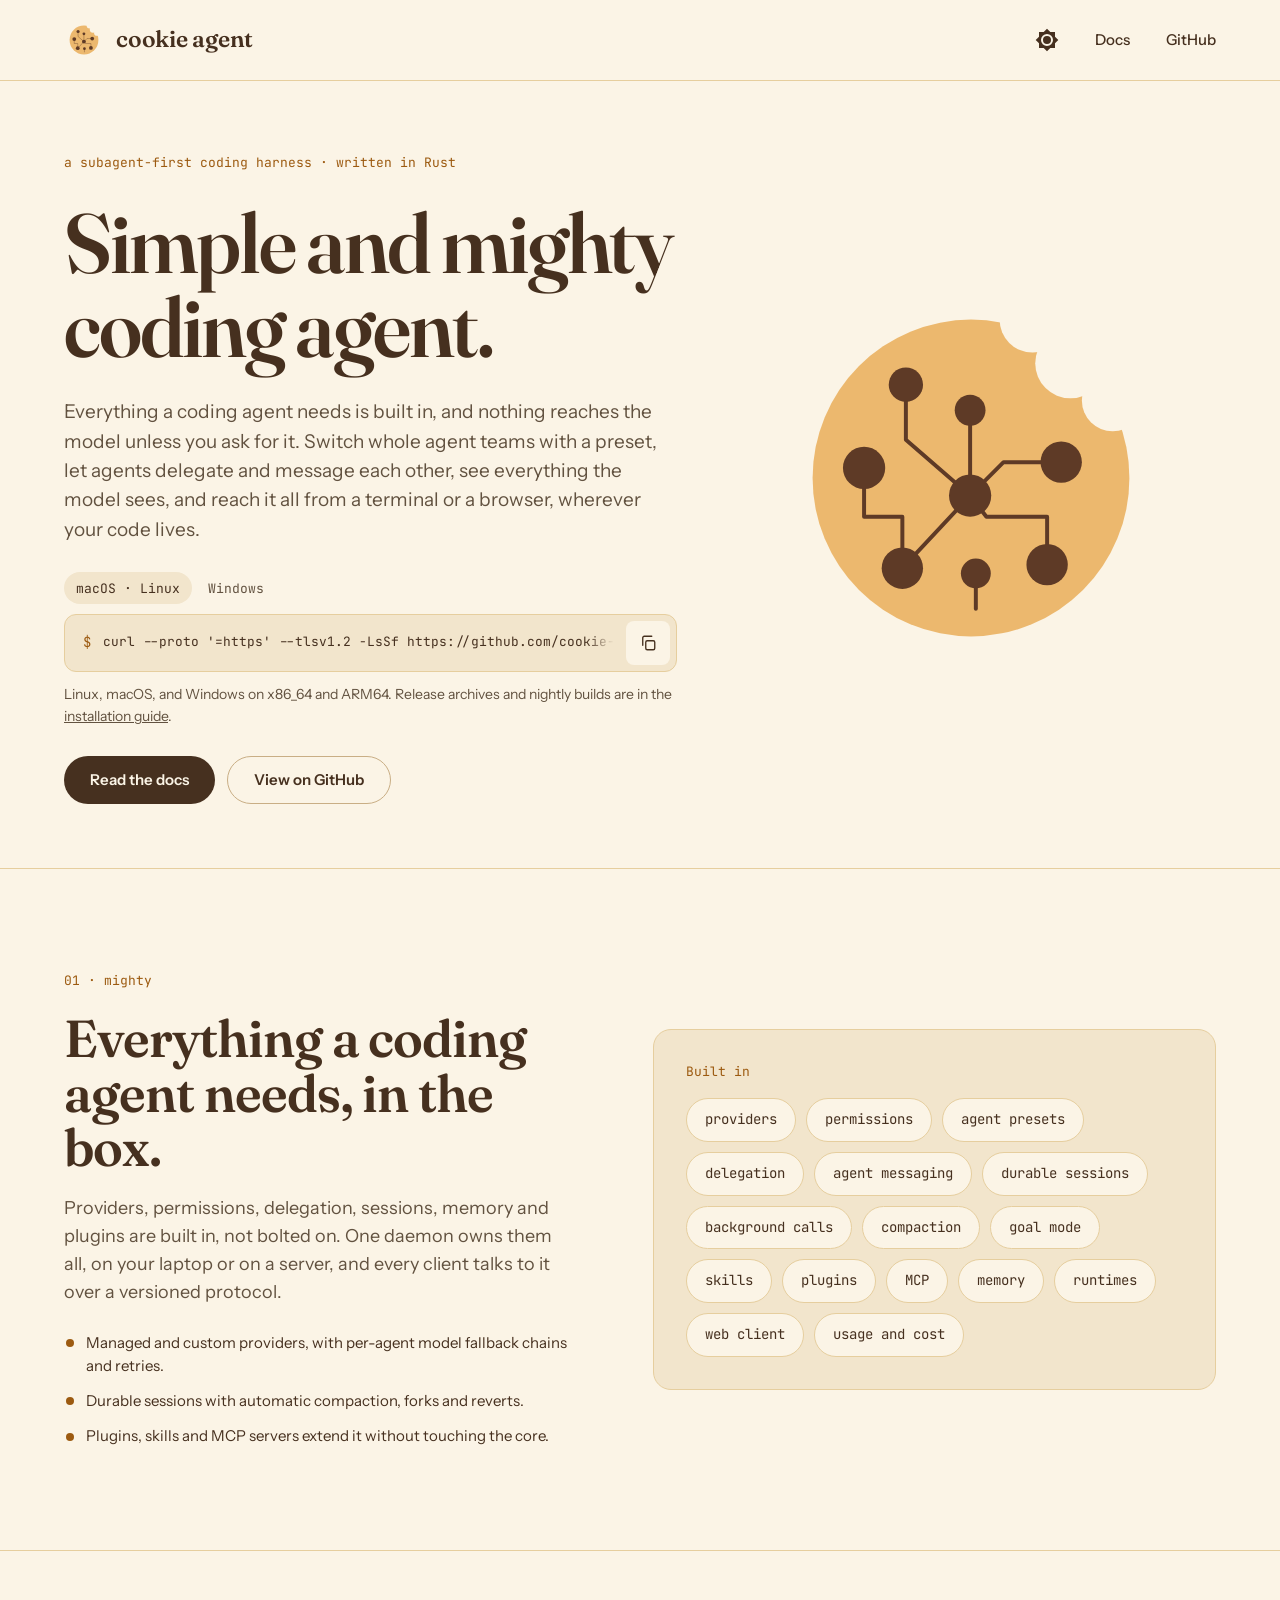
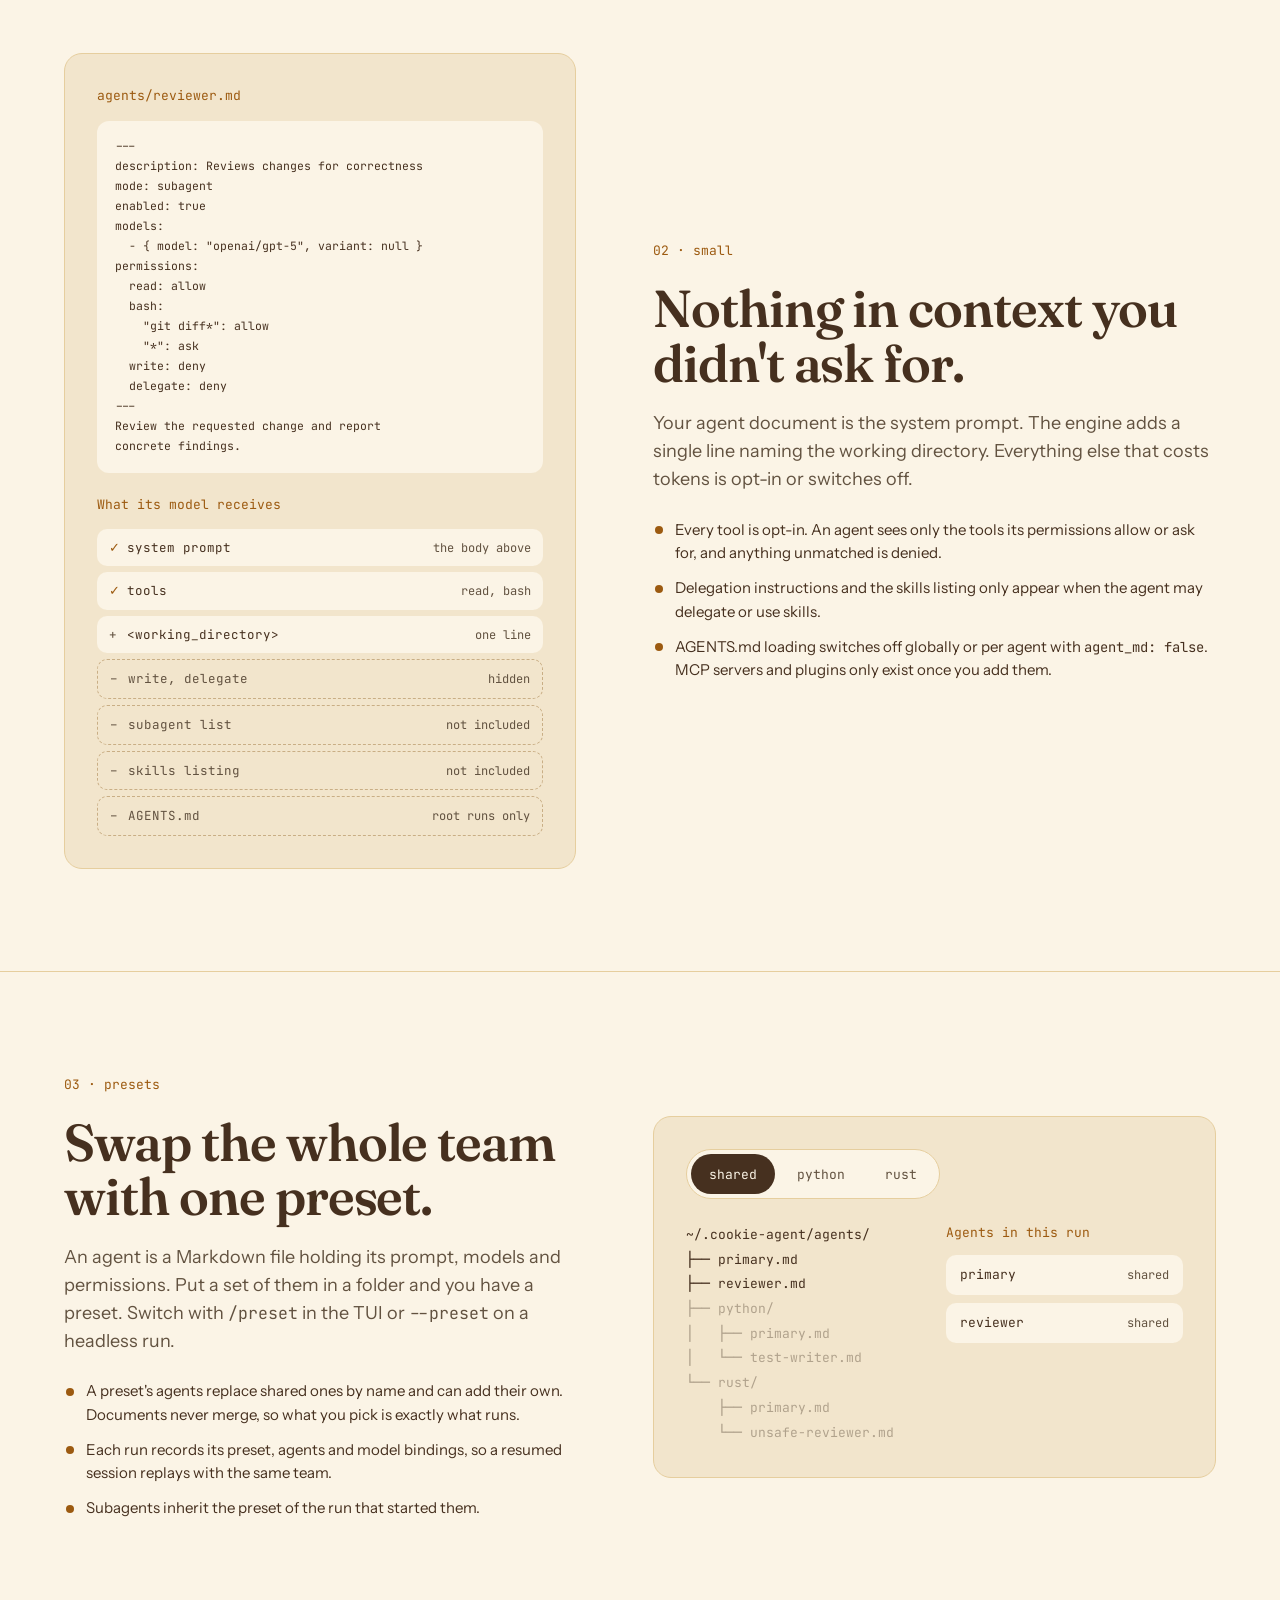
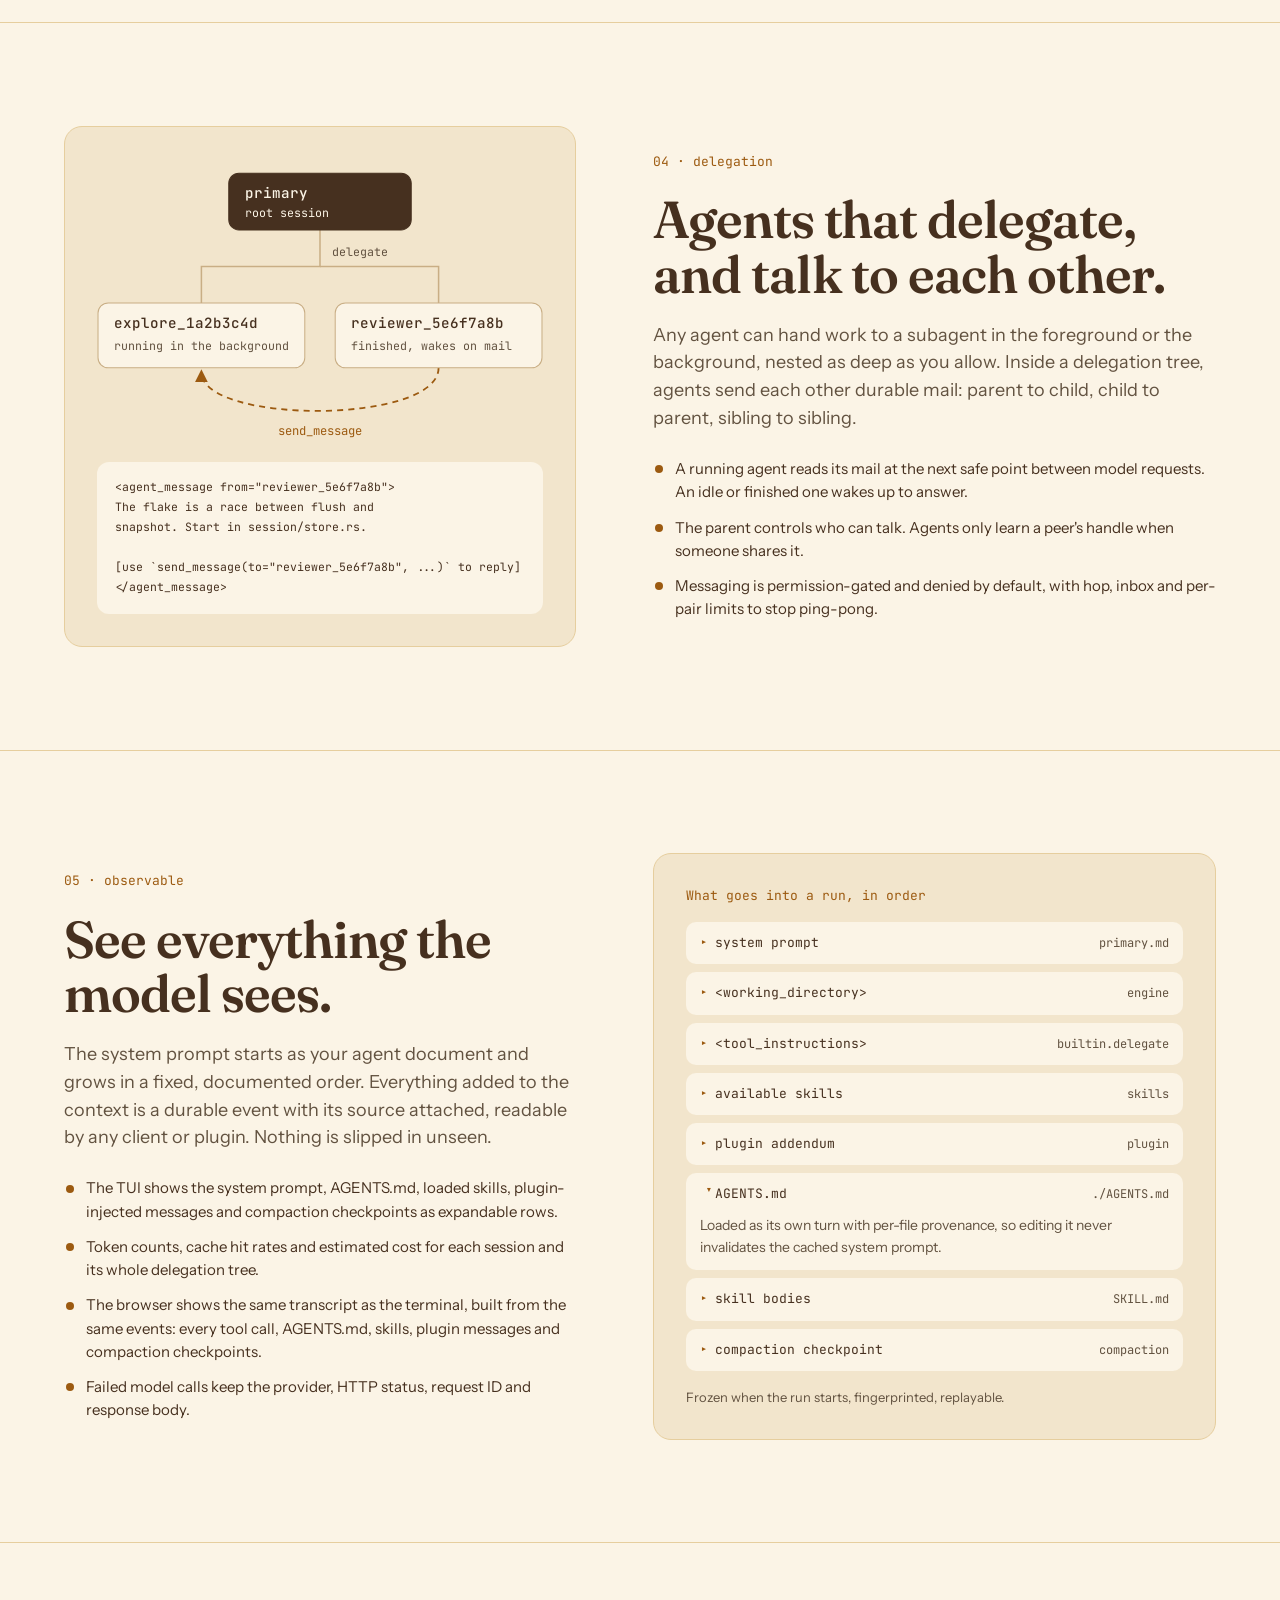
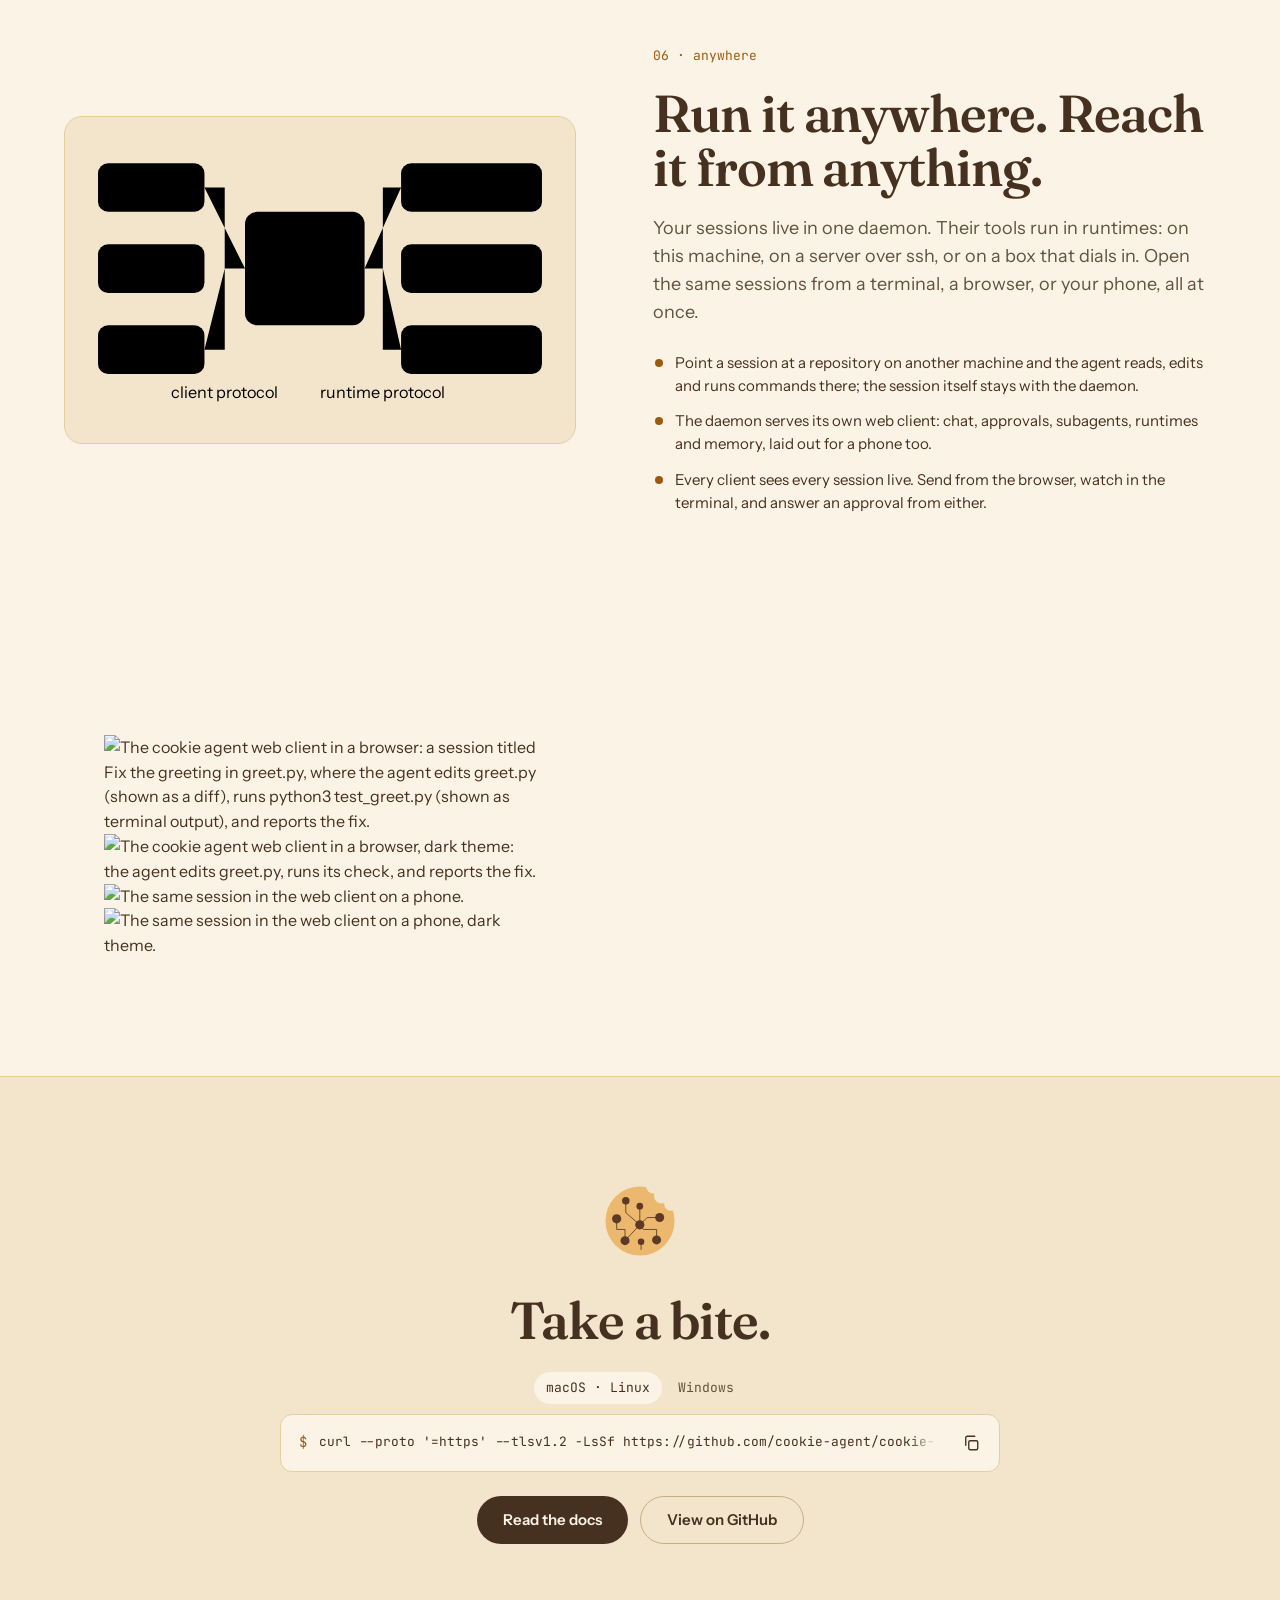
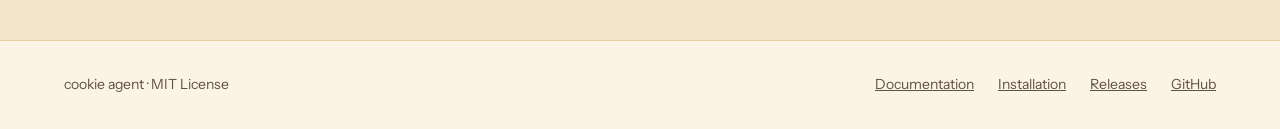
==== commit 1b9d39ca: "feat: a 1200x630 social card with the tagline, at 15 KB og.png is og/card.html rendered by headless " ====
--- a/index.html
+++ b/index.html
@@ -4,25 +4,30 @@
   <meta charset="utf-8">
   <meta name="viewport" content="width=device-width, initial-scale=1">
   <title>cookie agent · simple and mighty coding agent</title>
-  <meta name="description" content="cookie agent is a Rust terminal coding agent with everything built in and nothing in context you did not ask for: switchable agent presets, delegation and agent-to-agent messaging, and a fully observable context.">
+  <meta name="description" content="cookie agent is a Rust coding agent with everything built in and nothing in context you did not ask for: switchable agent presets, delegation and agent-to-agent messaging, a fully observable context, and one daemon you reach from a terminal or a browser while tools run on any machine.">
   <meta name="theme-color" content="#fbf4e6" media="(prefers-color-scheme: light)">
   <meta name="theme-color" content="#201c16" media="(prefers-color-scheme: dark)">
   <link rel="canonical" href="https://cookie-agent.github.io/">
   <link rel="icon" href="logo.svg" type="image/svg+xml">
-  <link rel="apple-touch-icon" href="og.png">
+  <link rel="apple-touch-icon" href="apple-touch-icon.png">
 
   <meta property="og:type" content="website">
   <meta property="og:title" content="cookie agent">
   <meta property="og:description" content="Simple and mighty coding agent.">
   <meta property="og:url" content="https://cookie-agent.github.io/">
   <meta property="og:image" content="https://cookie-agent.github.io/og.png">
-  <meta name="twitter:card" content="summary">
+  <meta property="og:image:width" content="1200">
+  <meta property="og:image:height" content="630">
+  <meta property="og:image:alt" content="cookie agent: Simple and mighty coding agent.">
+  <meta name="twitter:card" content="summary_large_image">
 
   <script>
-    // Apply a stored theme choice before first paint.
+    // Apply the theme chosen here or in the docs before first paint. Both
+    // share the docs' Material palette record at /.__palette.
     try {
-      const theme = localStorage.getItem("theme");
-      if (theme === "light" || theme === "dark") document.documentElement.dataset.theme = theme;
+      const scheme = JSON.parse(localStorage.getItem("/.__palette"))?.color?.scheme;
+      if (scheme === "default") document.documentElement.dataset.theme = "light";
+      if (scheme === "slate") document.documentElement.dataset.theme = "dark";
     } catch {}
   </script>
   <link rel="preconnect" href="https://fonts.googleapis.com">
@@ -57,7 +62,7 @@
         <div class="hero-copy">
           <p class="eyebrow">a subagent-first coding harness · written in Rust</p>
           <h1>Simple and mighty coding agent.</h1>
-          <p class="lede">Everything a coding agent needs is built in, and nothing reaches the model unless you ask for it. Switch whole agent teams with a preset, let agents delegate and message each other, and see everything the model sees.</p>
+          <p class="lede">Everything a coding agent needs is built in, and nothing reaches the model unless you ask for it. Switch whole agent teams with a preset, let agents delegate and message each other, see everything the model sees, and reach it all from a terminal or a browser, wherever your code lives.</p>
           <div class="install" data-active="unix" id="install">
             <div class="os-tabs" role="group" aria-label="Choose your platform">
               <button type="button" data-os="unix" aria-pressed="true">macOS · Linux</button>
@@ -98,7 +103,7 @@
           <div class="pillar-copy">
             <p class="kicker">01 · mighty</p>
             <h2 id="p1-title">Everything a coding agent needs, in the box.</h2>
-            <p>Providers, permissions, delegation, sessions and plugins are built in, not bolted on. One local daemon owns them all, and every client talks to it over a versioned protocol.</p>
+            <p>Providers, permissions, delegation, sessions, memory and plugins are built in, not bolted on. One daemon owns them all, on your laptop or on a server, and every client talks to it over a versioned protocol.</p>
             <ul class="points">
               <li>Managed and custom providers, with per-agent model fallback chains and retries.</li>
               <li>Durable sessions with automatic compaction, forks and reverts.</li>
@@ -114,11 +119,15 @@
               <li>delegation</li>
               <li>agent messaging</li>
               <li>durable sessions</li>
+              <li>background calls</li>
               <li>compaction</li>
               <li>goal mode</li>
               <li>skills</li>
               <li>plugins</li>
               <li>MCP</li>
+              <li>memory</li>
+              <li>runtimes</li>
+              <li>web client</li>
               <li>usage and cost</li>
             </ul>
           </div>
@@ -281,6 +290,7 @@
             <ul class="points">
               <li>The TUI shows the system prompt, AGENTS.md, loaded skills, plugin-injected messages and compaction checkpoints as expandable rows.</li>
               <li>Token counts, cache hit rates and estimated cost for each session and its whole delegation tree.</li>
+              <li>The browser shows the same transcript as the terminal, built from the same events: every tool call, AGENTS.md, skills, plugin messages and compaction checkpoints.</li>
               <li>Failed model calls keep the provider, HTTP status, request ID and response body.</li>
             </ul>
           </div>
@@ -321,6 +331,65 @@
             </details>
             <p class="context-foot">Frozen when the run starts, fingerprinted, replayable.</p>
           </div>
+        </div>
+      </section>
+
+      <!-- 06 · Anywhere -->
+      <section class="pillar flip" aria-labelledby="p6-title">
+        <div class="wrap">
+          <div class="pillar-copy">
+            <p class="kicker">06 · anywhere</p>
+            <h2 id="p6-title">Run it anywhere. Reach it from anything.</h2>
+            <p>Your sessions live in one daemon. Their tools run in runtimes: on this machine, on a server over ssh, or on a box that dials in. Open the same sessions from a terminal, a browser, or your phone, all at once.</p>
+            <ul class="points">
+              <li>Point a session at a repository on another machine and the agent reads, edits and runs commands there; the session itself stays with the daemon.</li>
+              <li>The daemon serves its own web client: chat, approvals, subagents, runtimes and memory, laid out for a phone too.</li>
+              <li>Every client sees every session live. Send from the browser, watch in the terminal, and answer an approval from either.</li>
+            </ul>
+          </div>
+          <div class="panel anywhere">
+            <svg class="topology" viewBox="0 0 440 252" role="img" aria-label="Clients (terminal, browser, phone) connect to one daemon, which runs tools in runtimes on this machine, on a server over ssh, and on a machine that dials in.">
+              <path class="link" d="M106 38 H126 V118 H146"/>
+              <path class="link" d="M106 118 H146"/>
+              <path class="link" d="M106 198 H126 V118"/>
+              <path class="link" d="M264 118 H282 V38 H300"/>
+              <path class="link" d="M282 118 H300"/>
+              <path class="link" d="M282 118 V198 H300"/>
+              <text class="link-label" x="126" y="246" text-anchor="middle">client protocol</text>
+              <text class="link-label" x="282" y="246" text-anchor="middle">runtime protocol</text>
+
+              <rect class="node" x="1" y="14" width="105" height="48" rx="10"/>
+              <text class="node-title" x="15" y="43">terminal</text>
+              <rect class="node" x="1" y="94" width="105" height="48" rx="10"/>
+              <text class="node-title" x="15" y="123">browser</text>
+              <rect class="node" x="1" y="174" width="105" height="48" rx="10"/>
+              <text class="node-title" x="15" y="203">phone</text>
+
+              <rect class="node root" x="146" y="62" width="118" height="112" rx="12"/>
+              <text class="node-title on-root" x="160" y="92">daemon</text>
+              <text class="node-sub on-root" x="160" y="114">sessions</text>
+              <text class="node-sub on-root" x="160" y="132">agents</text>
+              <text class="node-sub on-root" x="160" y="150">memory</text>
+
+              <rect class="node" x="300" y="14" width="139" height="48" rx="10"/>
+              <text class="node-title" x="314" y="35">this machine</text>
+              <text class="node-sub" x="314" y="52">local</text>
+              <rect class="node" x="300" y="94" width="139" height="48" rx="10"/>
+              <text class="node-title" x="314" y="115">labpc</text>
+              <text class="node-sub" x="314" y="132">over ssh</text>
+              <rect class="node" x="300" y="174" width="139" height="48" rx="10"/>
+              <text class="node-title" x="314" y="195">devbox</text>
+              <text class="node-sub" x="314" y="212">dials in</text>
+            </svg>
+          </div>
+        </div>
+        <div class="wrap shots-row">
+          <figure class="shots">
+            <img class="shot desktop for-light" src="web-light.webp" width="1280" height="800" loading="lazy" decoding="async" alt="The cookie agent web client in a browser: a session titled Fix the greeting in greet.py, where the agent edits greet.py (shown as a diff), runs python3 test_greet.py (shown as terminal output), and reports the fix.">
+            <img class="shot desktop for-dark" src="web-dark.webp" width="1280" height="800" loading="lazy" decoding="async" alt="The cookie agent web client in a browser, dark theme: the agent edits greet.py, runs its check, and reports the fix.">
+            <img class="shot phone for-light" src="web-phone-light.webp" width="392" height="848" loading="lazy" decoding="async" alt="The same session in the web client on a phone.">
+            <img class="shot phone for-dark" src="web-phone-dark.webp" width="392" height="848" loading="lazy" decoding="async" alt="The same session in the web client on a phone, dark theme.">
+          </figure>
         </div>
       </section>
 
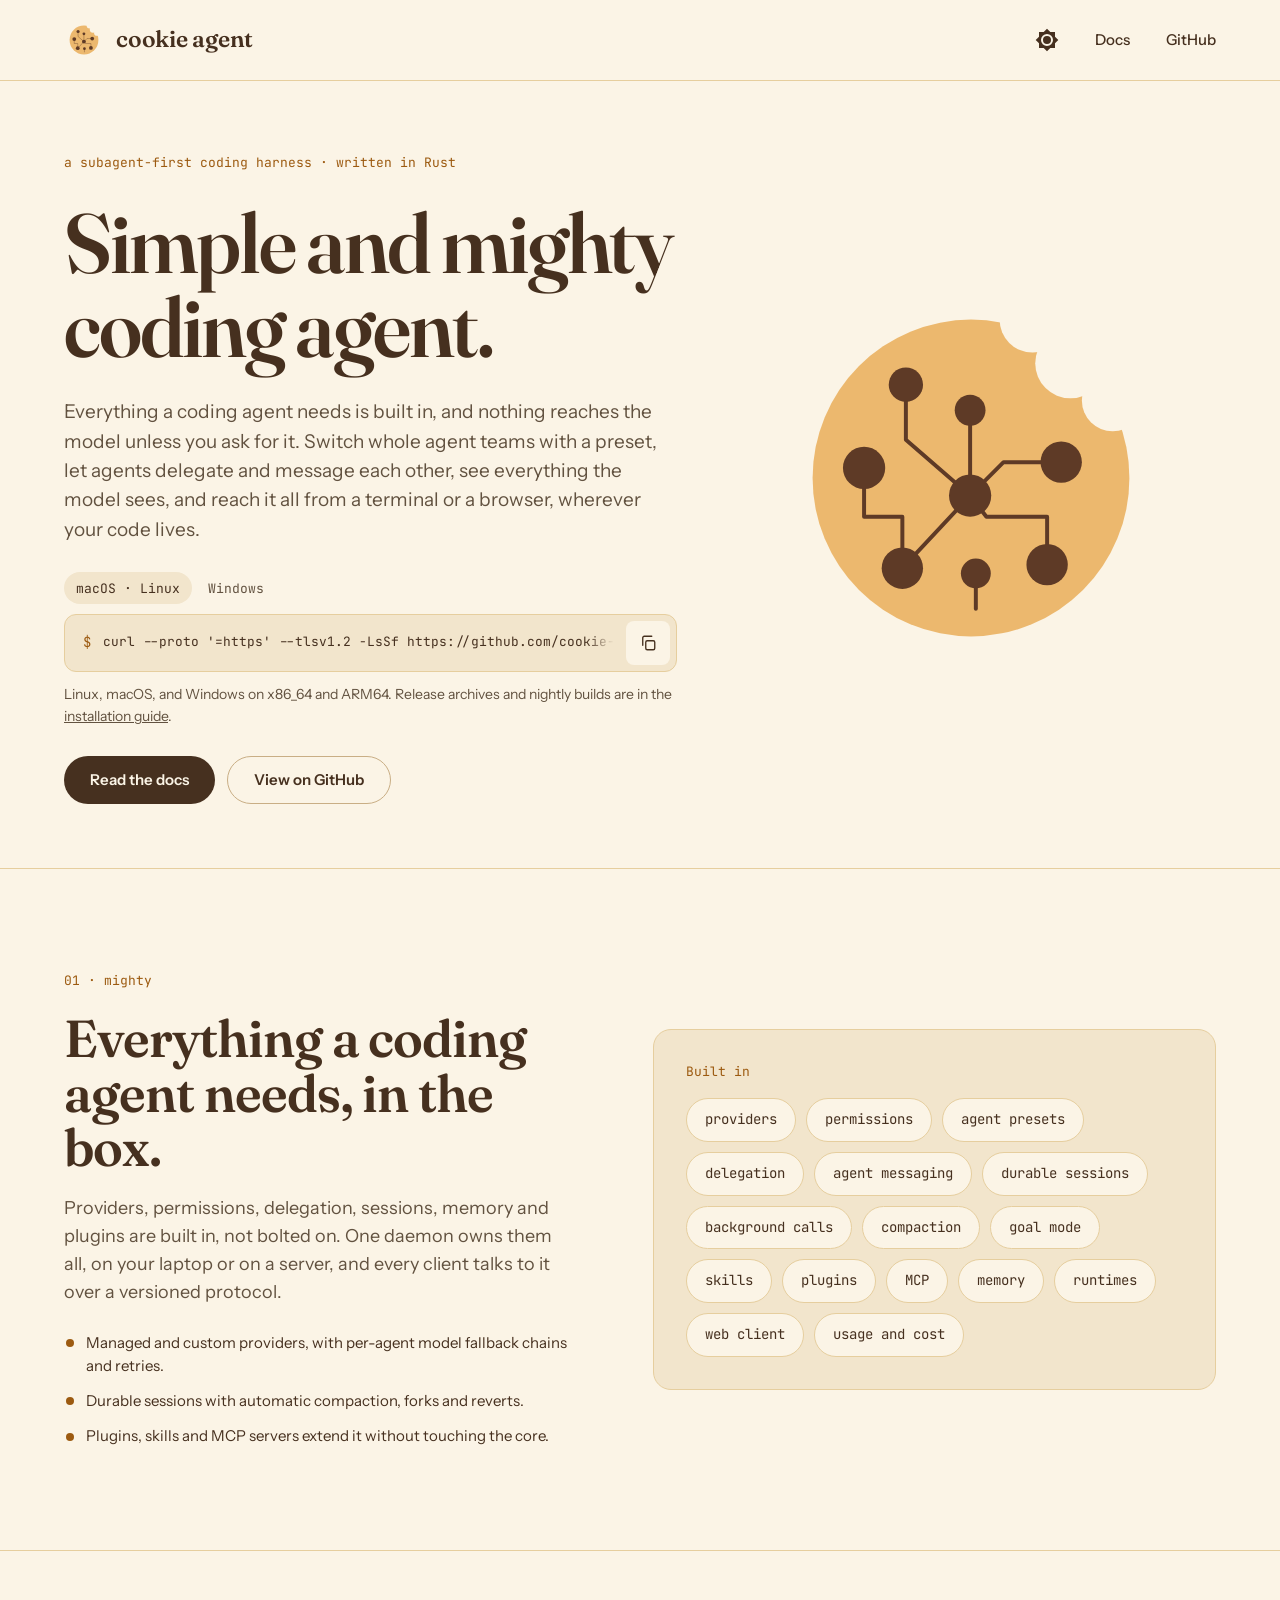
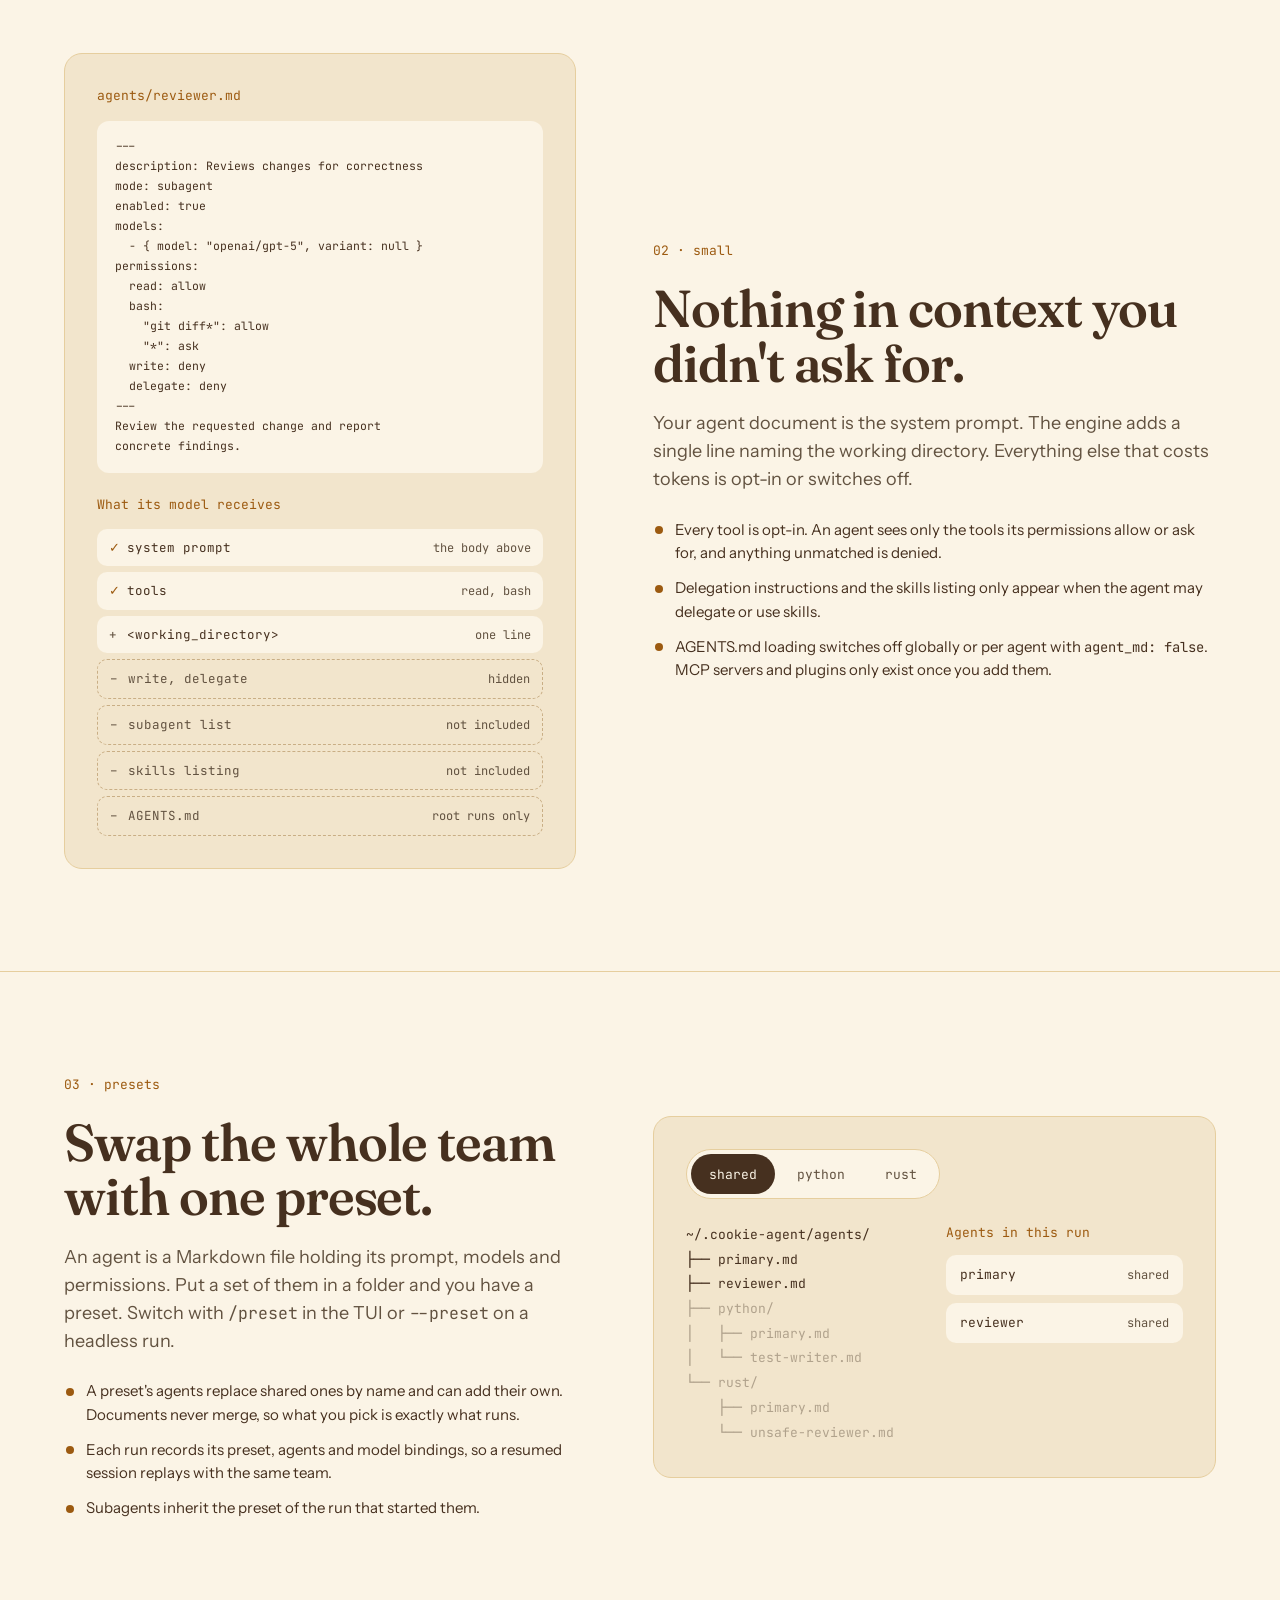
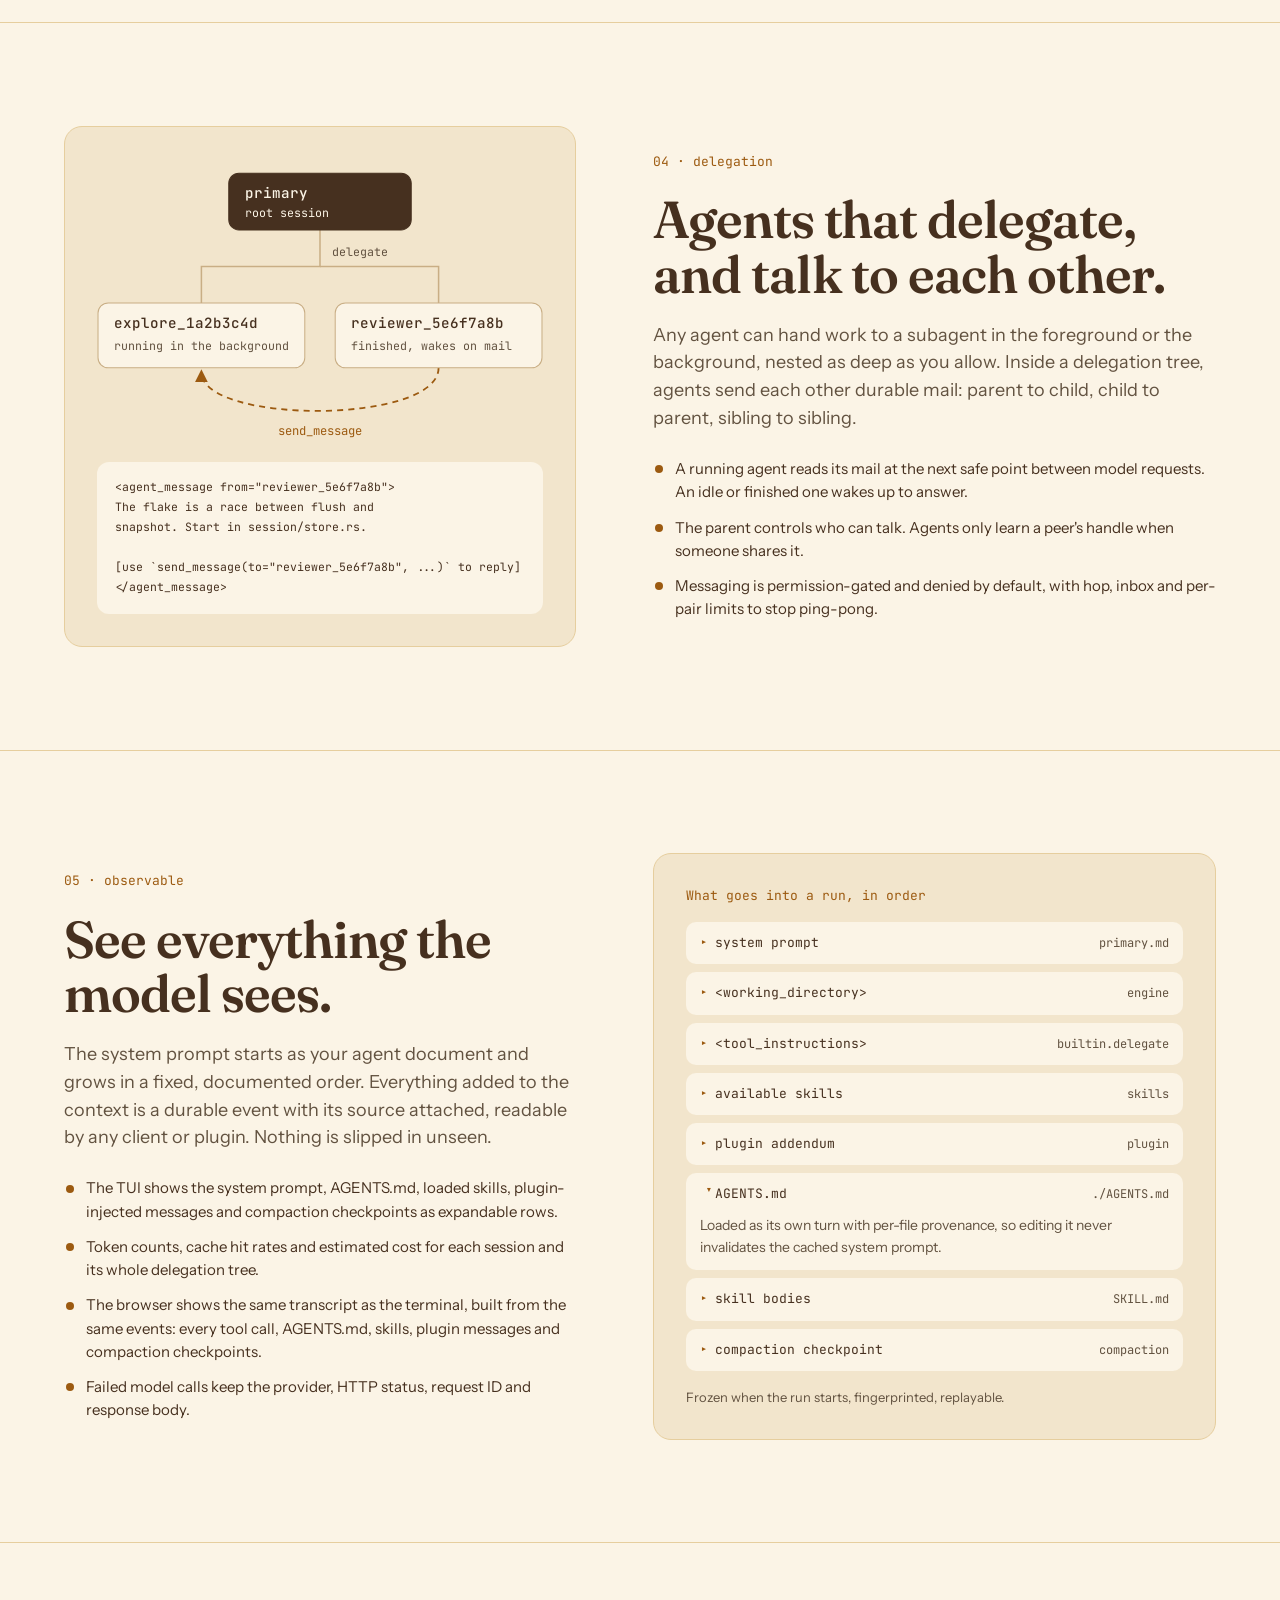
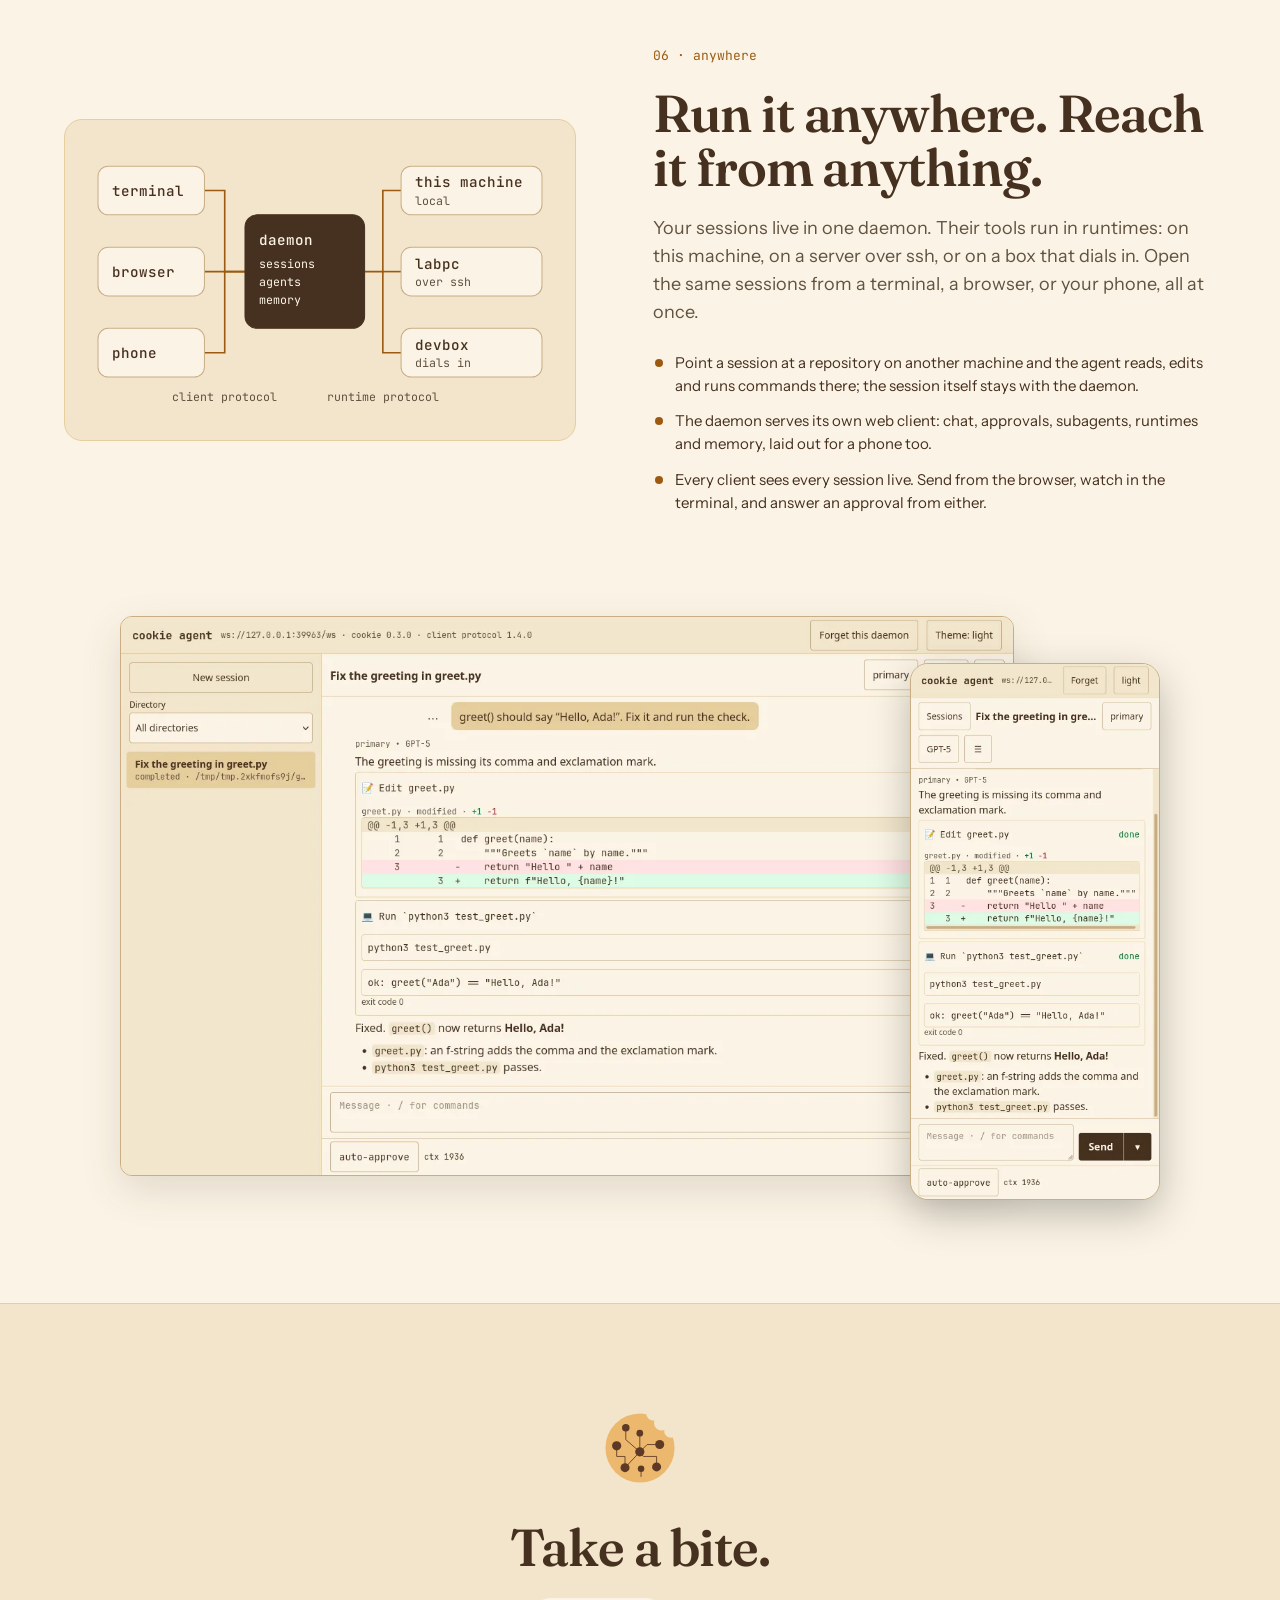
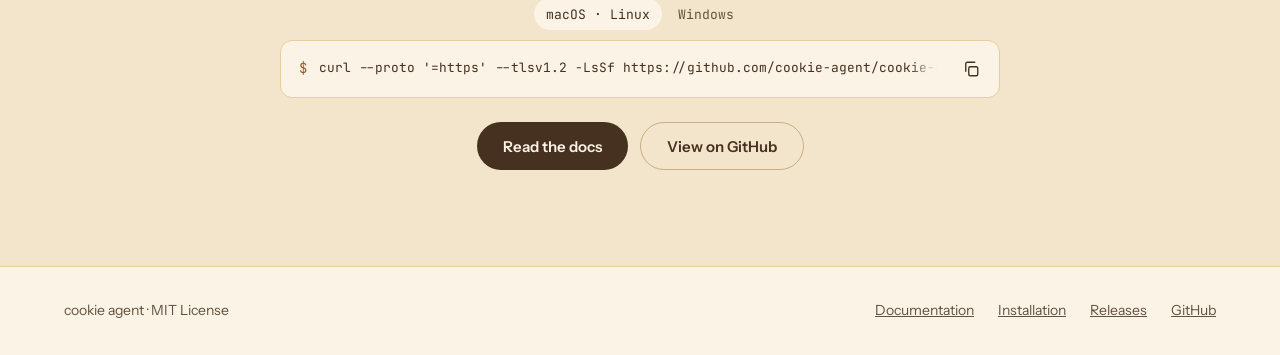
==== commit 3eeea5e1: "feat: a sixth pillar on running anywhere and reaching it from anything One daemon keeps the sessions" ====
--- a/index.html
+++ b/index.html
@@ -9,17 +9,14 @@
   <meta name="theme-color" content="#201c16" media="(prefers-color-scheme: dark)">
   <link rel="canonical" href="https://cookie-agent.github.io/">
   <link rel="icon" href="logo.svg" type="image/svg+xml">
-  <link rel="apple-touch-icon" href="apple-touch-icon.png">
+  <link rel="apple-touch-icon" href="og.png">
 
   <meta property="og:type" content="website">
   <meta property="og:title" content="cookie agent">
   <meta property="og:description" content="Simple and mighty coding agent.">
   <meta property="og:url" content="https://cookie-agent.github.io/">
   <meta property="og:image" content="https://cookie-agent.github.io/og.png">
-  <meta property="og:image:width" content="1200">
-  <meta property="og:image:height" content="630">
-  <meta property="og:image:alt" content="cookie agent: Simple and mighty coding agent.">
-  <meta name="twitter:card" content="summary_large_image">
+  <meta name="twitter:card" content="summary">
 
   <script>
     // Apply the theme chosen here or in the docs before first paint. Both
--- a/styles.css
+++ b/styles.css
@@ -783,6 +783,115 @@
   color: var(--muted);
 }
 
+/* 06 · anywhere */
+
+.anywhere {
+  display: flex;
+  flex-direction: column;
+  gap: 24px;
+}
+
+.topology {
+  width: 100%;
+  max-width: 520px;
+  align-self: center;
+  height: auto;
+  font-family: var(--font-mono);
+}
+
+.topology .node {
+  fill: var(--panel-raised);
+  stroke: var(--rule-strong);
+}
+
+.topology .node.root {
+  fill: var(--button-bg);
+  stroke: var(--button-bg);
+}
+
+.topology .node-title {
+  font-size: 14px;
+  font-weight: 500;
+  fill: var(--text);
+}
+
+.topology .node-sub {
+  font-size: 11.5px;
+  fill: var(--muted);
+}
+
+.topology .on-root {
+  fill: var(--button-text);
+}
+
+.topology .link {
+  fill: none;
+  stroke: var(--accent);
+  stroke-width: 1.6;
+}
+
+.topology .link-label {
+  font-size: 11.5px;
+  fill: var(--muted);
+}
+
+.pillar .wrap.shots-row {
+  display: block;
+  padding-top: 0;
+}
+
+.shots {
+  position: relative;
+  max-width: 1040px;
+  margin: 0 auto;
+  padding-bottom: 24px;
+}
+
+.shot {
+  display: block;
+  height: auto;
+  border: 1px solid var(--rule-strong);
+  background: var(--bg);
+}
+
+.shot.desktop {
+  width: 86%;
+  border-radius: 12px;
+  box-shadow: 0 14px 40px rgb(70 48 31 / 0.14);
+}
+
+.shot.phone {
+  position: absolute;
+  right: 0;
+  bottom: 0;
+  width: 24%;
+  border-radius: 18px;
+  box-shadow: 0 14px 40px rgb(0 0 0 / 0.25);
+}
+
+/* One screenshot per theme, following the page's theme. */
+.shot.for-dark {
+  display: none;
+}
+
+:root[data-theme="dark"] .shot.for-light {
+  display: none;
+}
+
+:root[data-theme="dark"] .shot.for-dark {
+  display: block;
+}
+
+@media (prefers-color-scheme: dark) {
+  :root:not([data-theme="light"]) .shot.for-light {
+    display: none;
+  }
+
+  :root:not([data-theme="light"]) .shot.for-dark {
+    display: block;
+  }
+}
+
 /* Closing */
 
 .closing {
@@ -888,6 +997,17 @@
 }
 
 @media (max-width: 560px) {
+  /* A phone sees the phone screenshot. */
+  .shot.desktop {
+    display: none !important;
+  }
+
+  .shot.phone {
+    position: static;
+    width: min(78%, 320px);
+    margin: 0 auto;
+  }
+
   .presets-body {
     grid-template-columns: minmax(0, 1fr);
   }
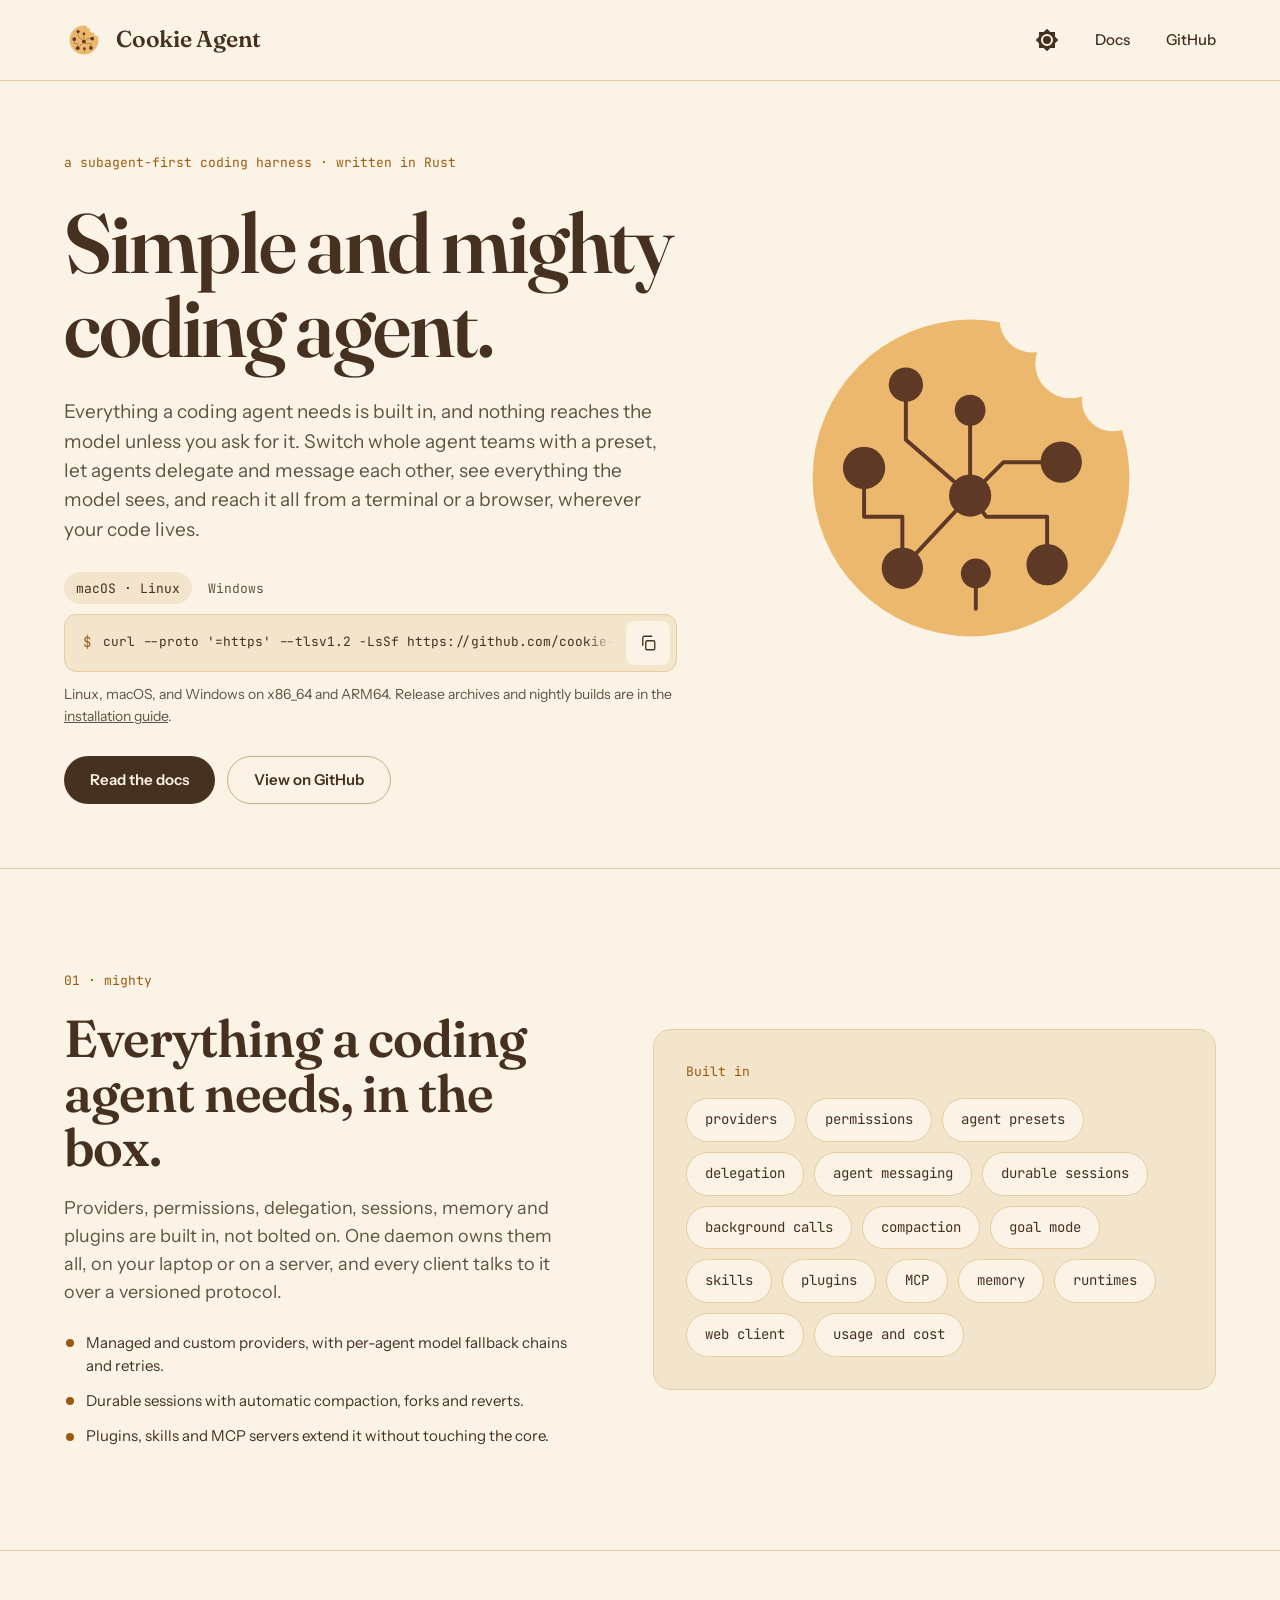
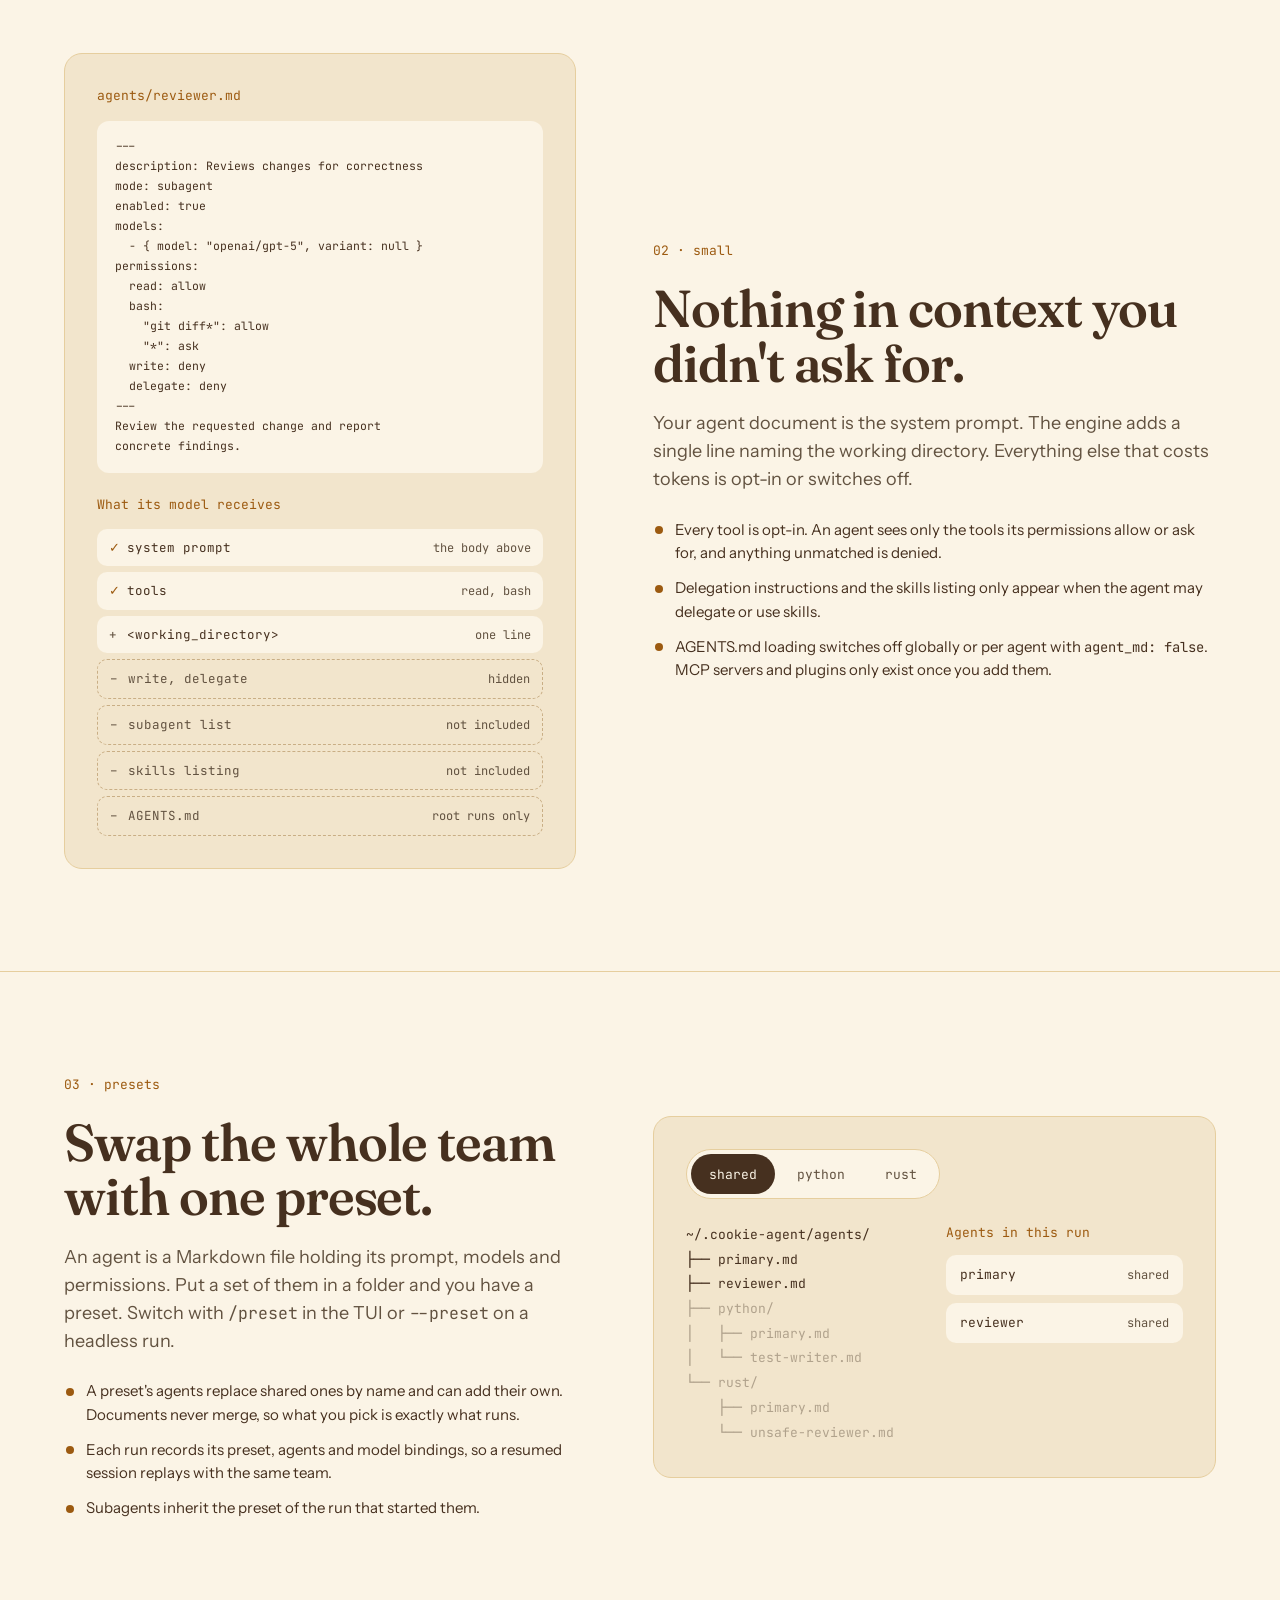
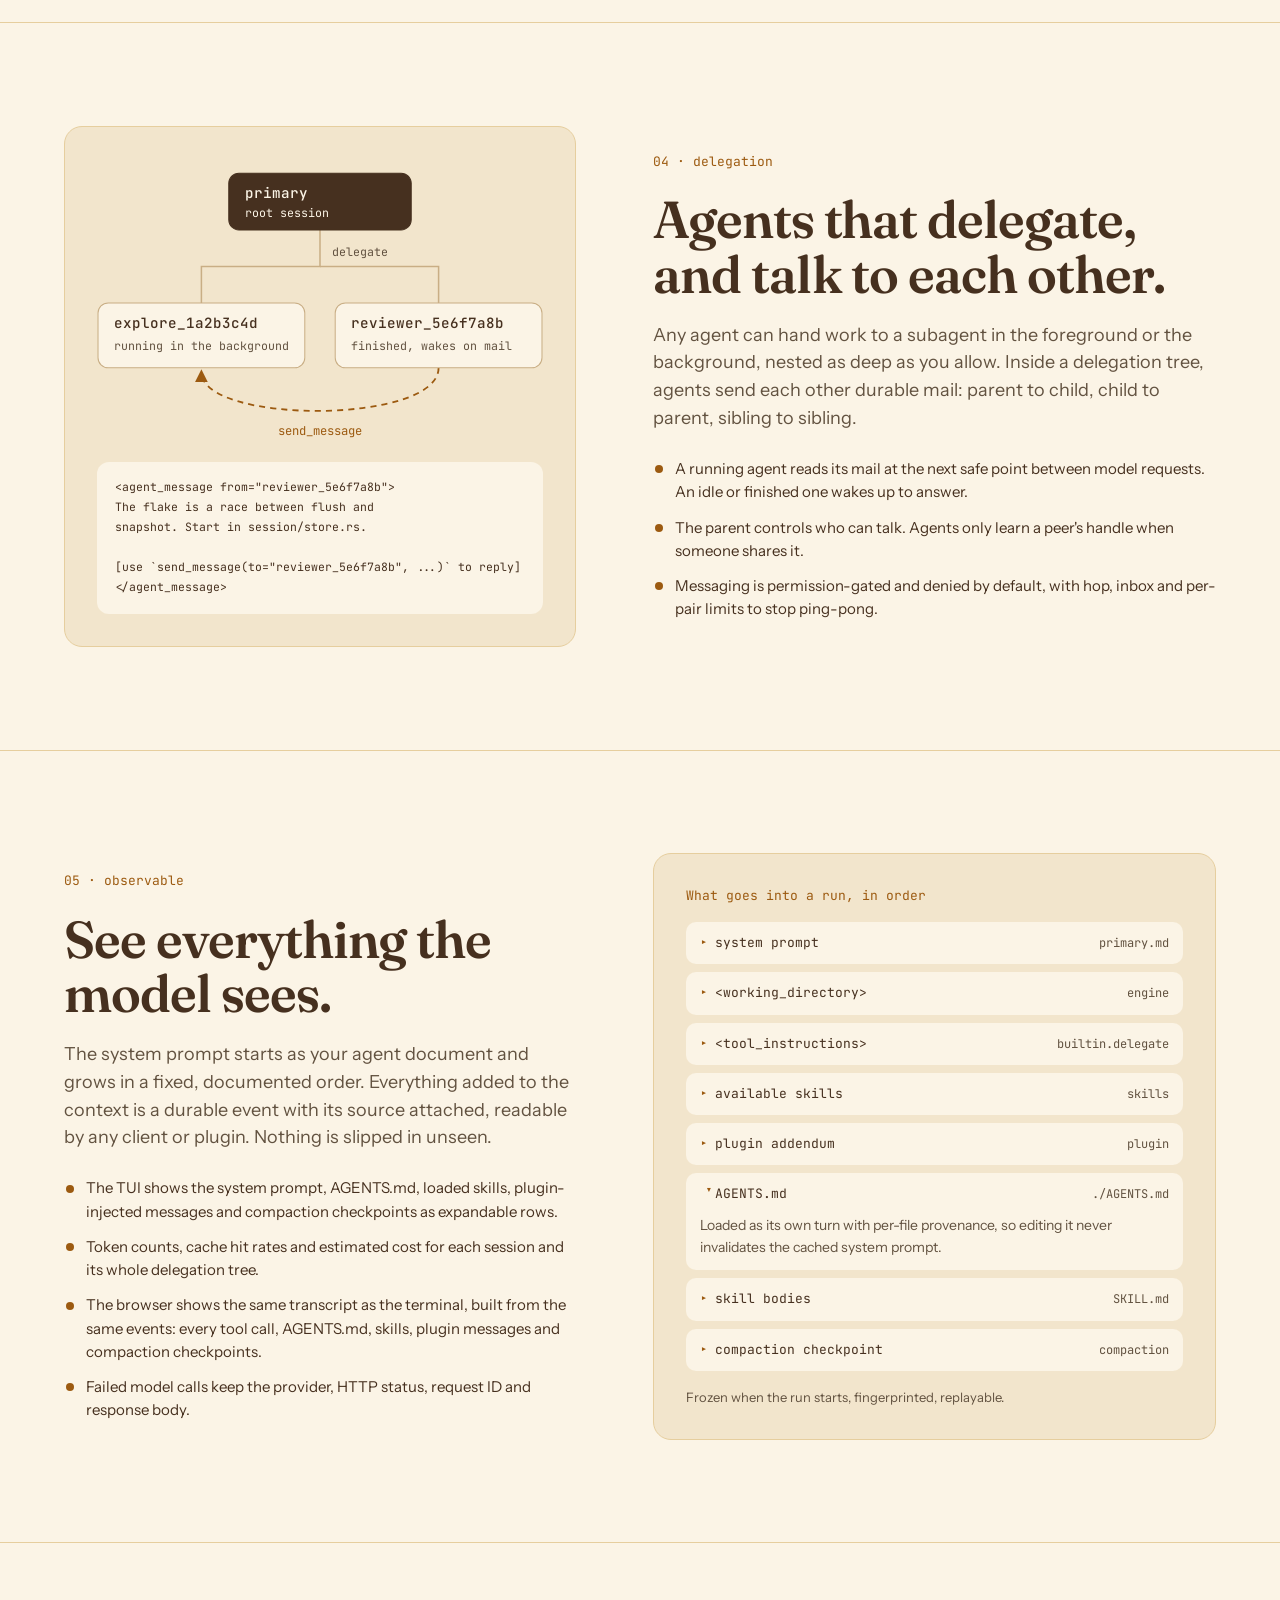
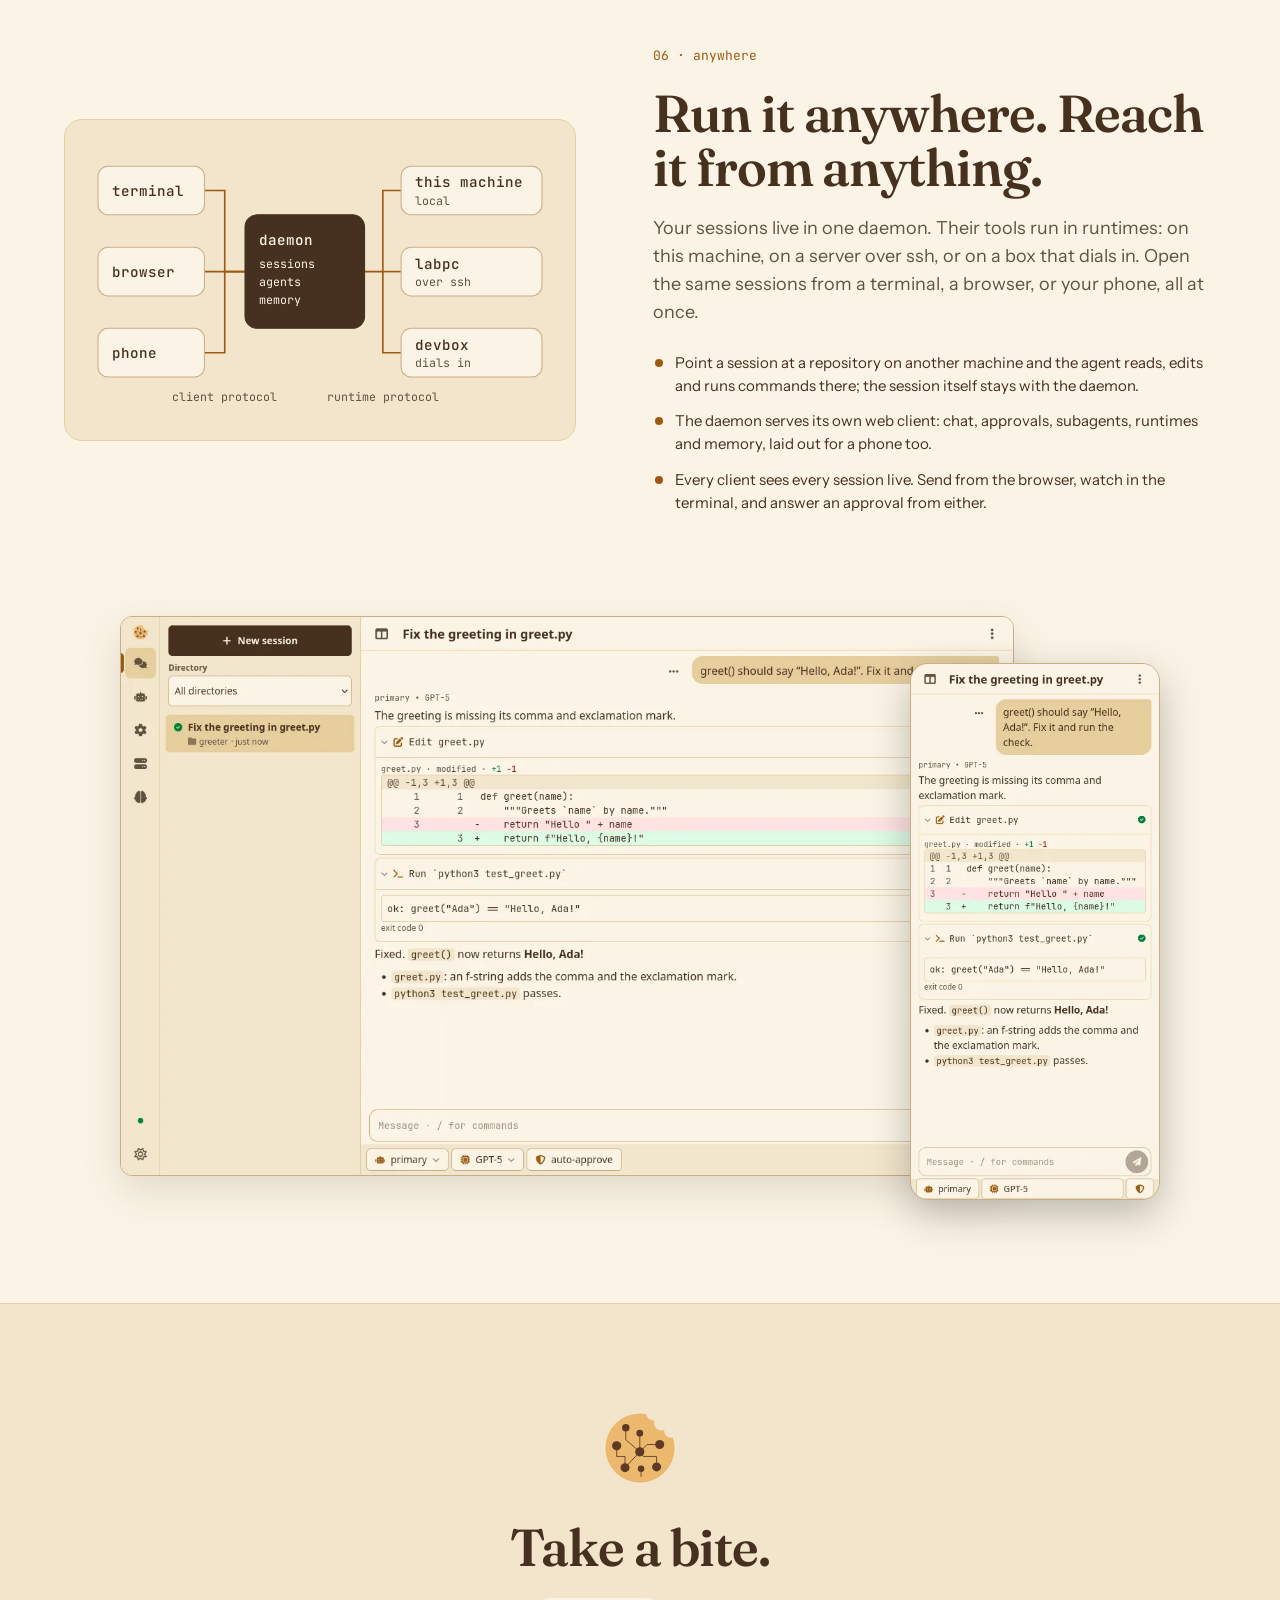
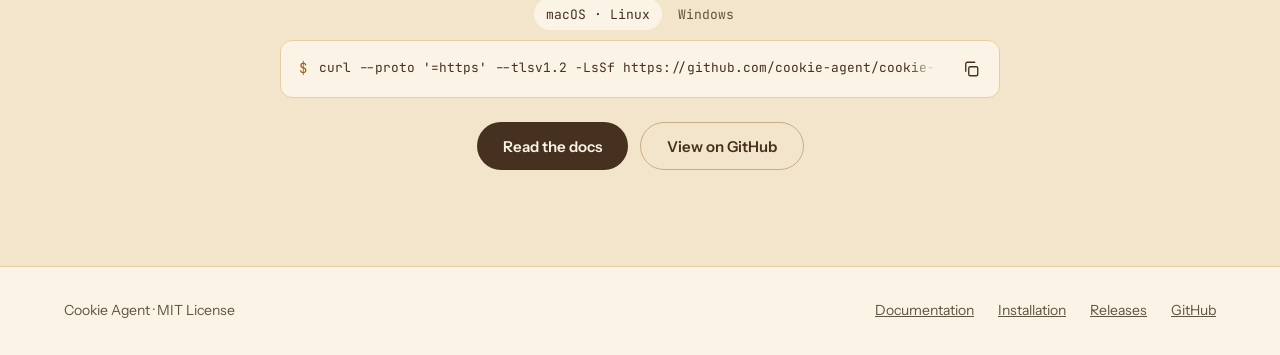
==== commit a06ace98: "feat: write the product name as Cookie Agent" ====
--- a/index.html
+++ b/index.html
@@ -3,20 +3,23 @@
 <head>
   <meta charset="utf-8">
   <meta name="viewport" content="width=device-width, initial-scale=1">
-  <title>cookie agent · simple and mighty coding agent</title>
-  <meta name="description" content="cookie agent is a Rust coding agent with everything built in and nothing in context you did not ask for: switchable agent presets, delegation and agent-to-agent messaging, a fully observable context, and one daemon you reach from a terminal or a browser while tools run on any machine.">
+  <title>Cookie Agent · simple and mighty coding agent</title>
+  <meta name="description" content="Cookie Agent is a Rust coding agent with everything built in and nothing in context you did not ask for: switchable agent presets, delegation and agent-to-agent messaging, a fully observable context, and one daemon you reach from a terminal or a browser while tools run on any machine.">
   <meta name="theme-color" content="#fbf4e6" media="(prefers-color-scheme: light)">
   <meta name="theme-color" content="#201c16" media="(prefers-color-scheme: dark)">
   <link rel="canonical" href="https://cookie-agent.github.io/">
   <link rel="icon" href="logo.svg" type="image/svg+xml">
-  <link rel="apple-touch-icon" href="og.png">
+  <link rel="apple-touch-icon" href="apple-touch-icon.png">
 
   <meta property="og:type" content="website">
-  <meta property="og:title" content="cookie agent">
+  <meta property="og:title" content="Cookie Agent">
   <meta property="og:description" content="Simple and mighty coding agent.">
   <meta property="og:url" content="https://cookie-agent.github.io/">
   <meta property="og:image" content="https://cookie-agent.github.io/og.png">
-  <meta name="twitter:card" content="summary">
+  <meta property="og:image:width" content="1200">
+  <meta property="og:image:height" content="630">
+  <meta property="og:image:alt" content="Cookie Agent: Simple and mighty coding agent.">
+  <meta name="twitter:card" content="summary_large_image">
 
   <script>
     // Apply the theme chosen here or in the docs before first paint. Both
@@ -40,7 +43,7 @@
     <div class="wrap">
       <a class="brand" href="./">
         <img src="logo.svg" alt="" width="40" height="40">
-        <span>cookie agent</span>
+        <span>Cookie Agent</span>
       </a>
       <nav class="site-nav" aria-label="Primary">
         <button class="theme-toggle" type="button" aria-label="Switch theme" title="Switch theme">
@@ -89,7 +92,7 @@
           </div>
         </div>
         <div class="hero-art">
-          <img src="logo.svg" alt="The cookie agent logo: a cookie with a bite taken out, its chips wired together like a circuit" width="440" height="440">
+          <img src="logo.svg" alt="The Cookie Agent logo: a cookie with a bite taken out, its chips wired together like a circuit" width="440" height="440">
         </div>
       </div>
     </section>
@@ -107,7 +110,7 @@
               <li>Plugins, skills and MCP servers extend it without touching the core.</li>
             </ul>
           </div>
-          <div class="panel layers" aria-label="Built into cookie agent">
+          <div class="panel layers" aria-label="Built into Cookie Agent">
             <p class="layer-label">Built in</p>
             <ul class="chips">
               <li>providers</li>
@@ -382,8 +385,8 @@
         </div>
         <div class="wrap shots-row">
           <figure class="shots">
-            <img class="shot desktop for-light" src="web-light.webp" width="1280" height="800" loading="lazy" decoding="async" alt="The cookie agent web client in a browser: a session titled Fix the greeting in greet.py, where the agent edits greet.py (shown as a diff), runs python3 test_greet.py (shown as terminal output), and reports the fix.">
-            <img class="shot desktop for-dark" src="web-dark.webp" width="1280" height="800" loading="lazy" decoding="async" alt="The cookie agent web client in a browser, dark theme: the agent edits greet.py, runs its check, and reports the fix.">
+            <img class="shot desktop for-light" src="web-light.webp" width="1280" height="800" loading="lazy" decoding="async" alt="The Cookie Agent web client in a browser: a session titled Fix the greeting in greet.py, where the agent edits greet.py (shown as a diff), runs python3 test_greet.py (shown as terminal output), and reports the fix.">
+            <img class="shot desktop for-dark" src="web-dark.webp" width="1280" height="800" loading="lazy" decoding="async" alt="The Cookie Agent web client in a browser, dark theme: the agent edits greet.py, runs its check, and reports the fix.">
             <img class="shot phone for-light" src="web-phone-light.webp" width="392" height="848" loading="lazy" decoding="async" alt="The same session in the web client on a phone.">
             <img class="shot phone for-dark" src="web-phone-dark.webp" width="392" height="848" loading="lazy" decoding="async" alt="The same session in the web client on a phone, dark theme.">
           </figure>
@@ -426,7 +429,7 @@
 
   <footer class="site-footer">
     <div class="wrap">
-      <span>cookie agent · MIT License</span>
+      <span>Cookie Agent · MIT License</span>
       <nav aria-label="Footer">
         <a href="https://cookie-agent.github.io/doc/">Documentation</a>
         <a href="https://cookie-agent.github.io/doc/latest/install/">Installation</a>
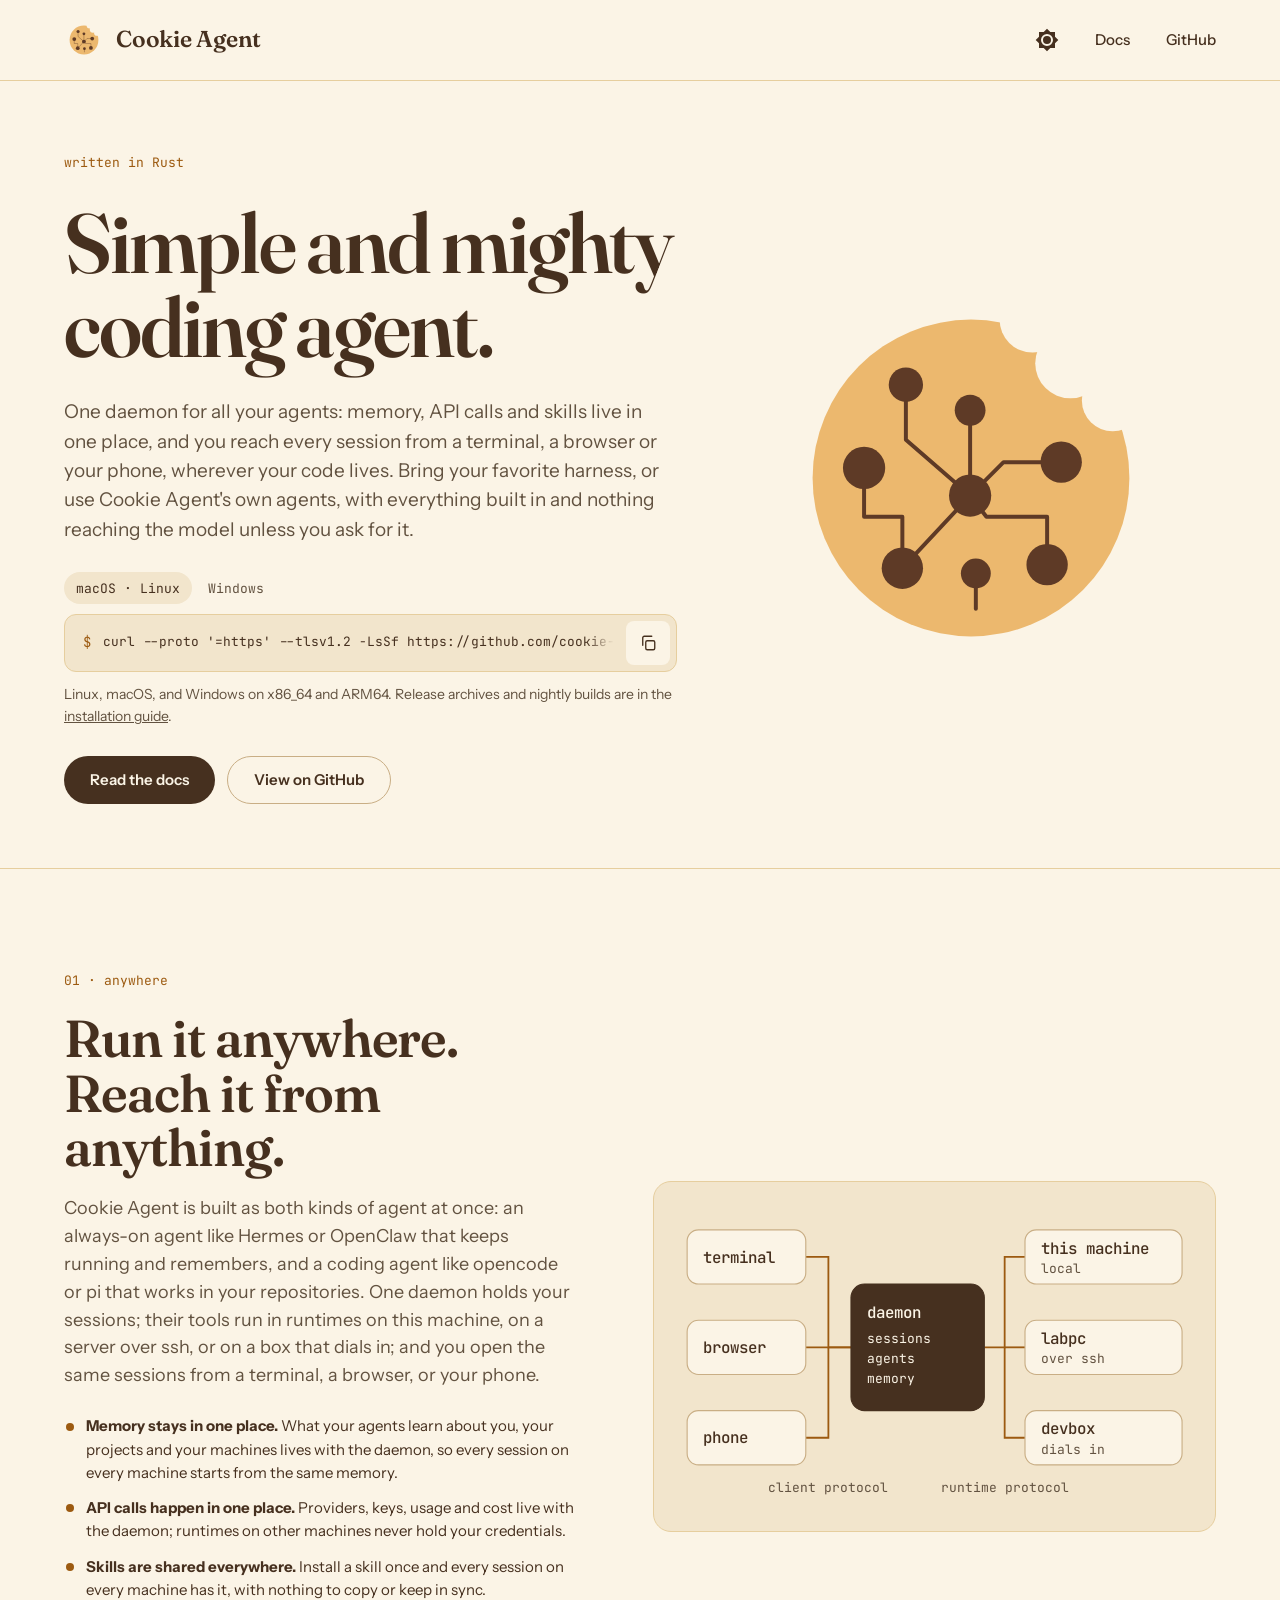
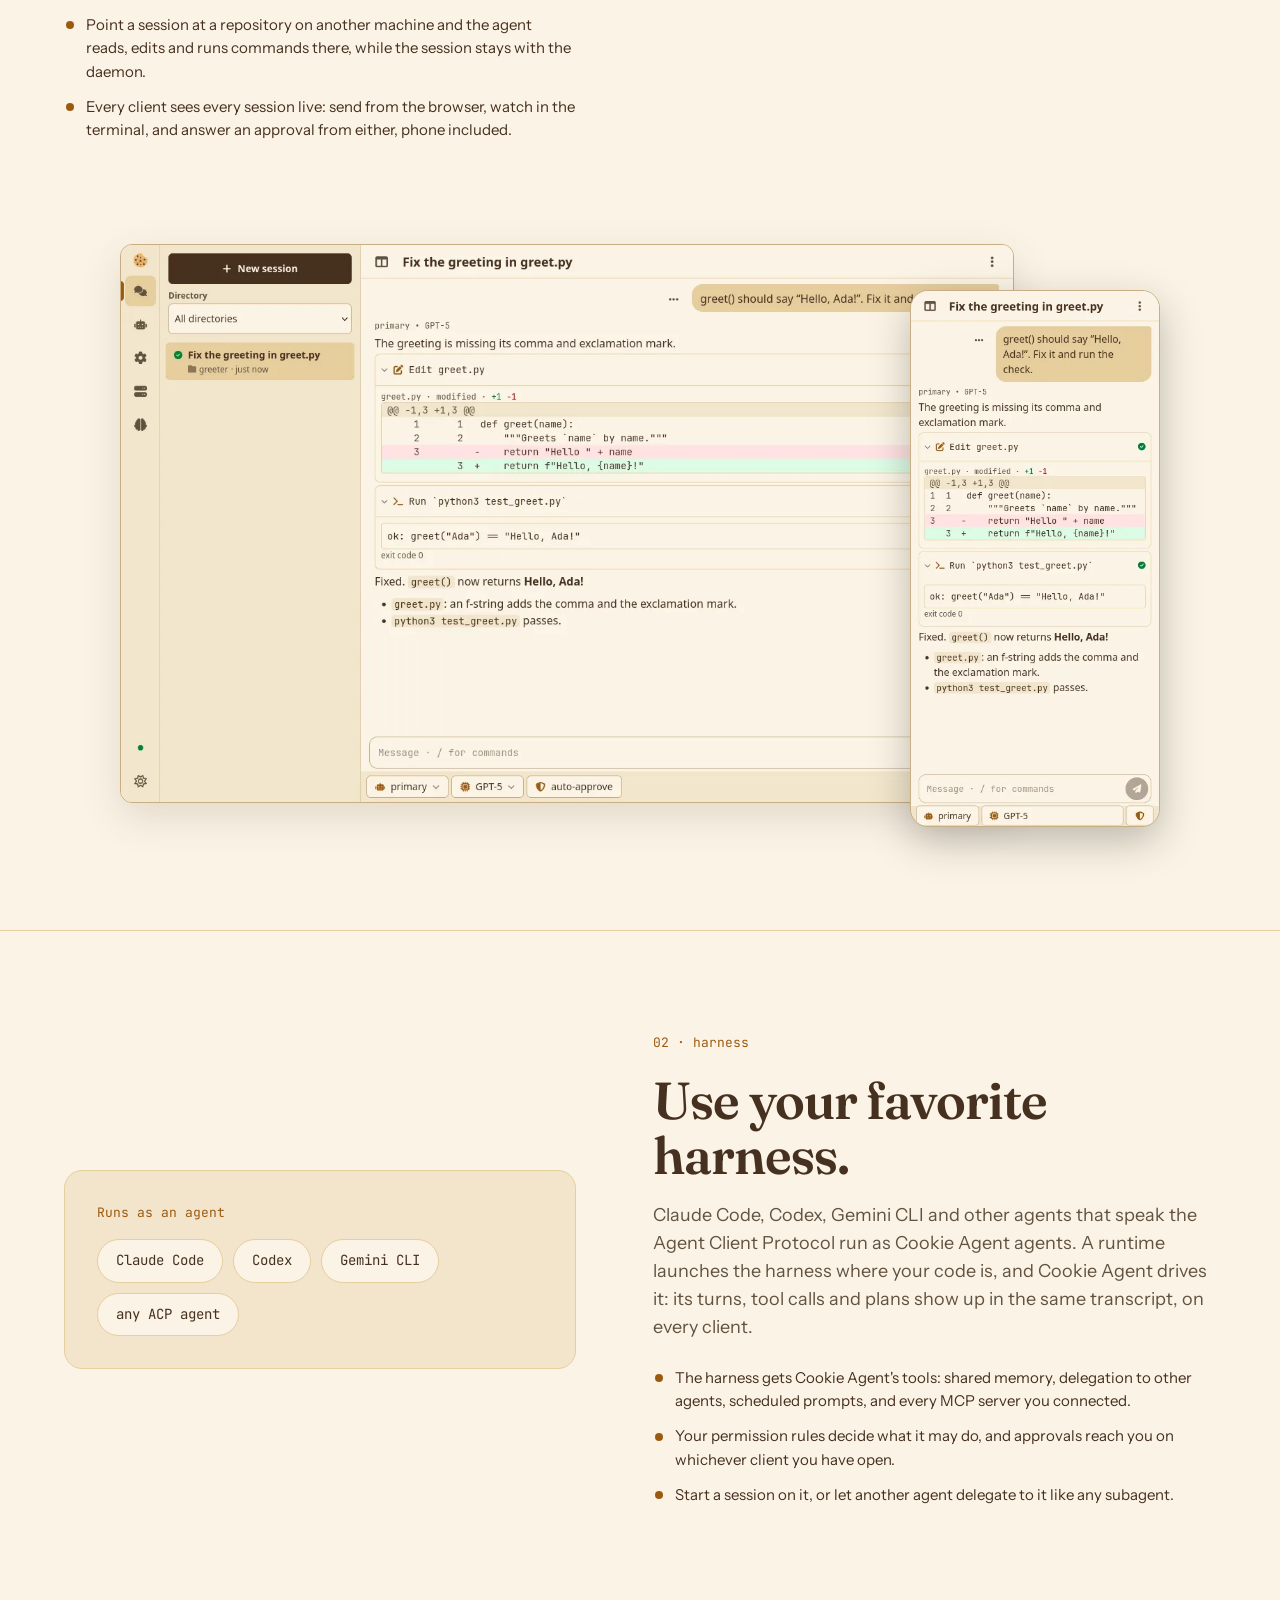
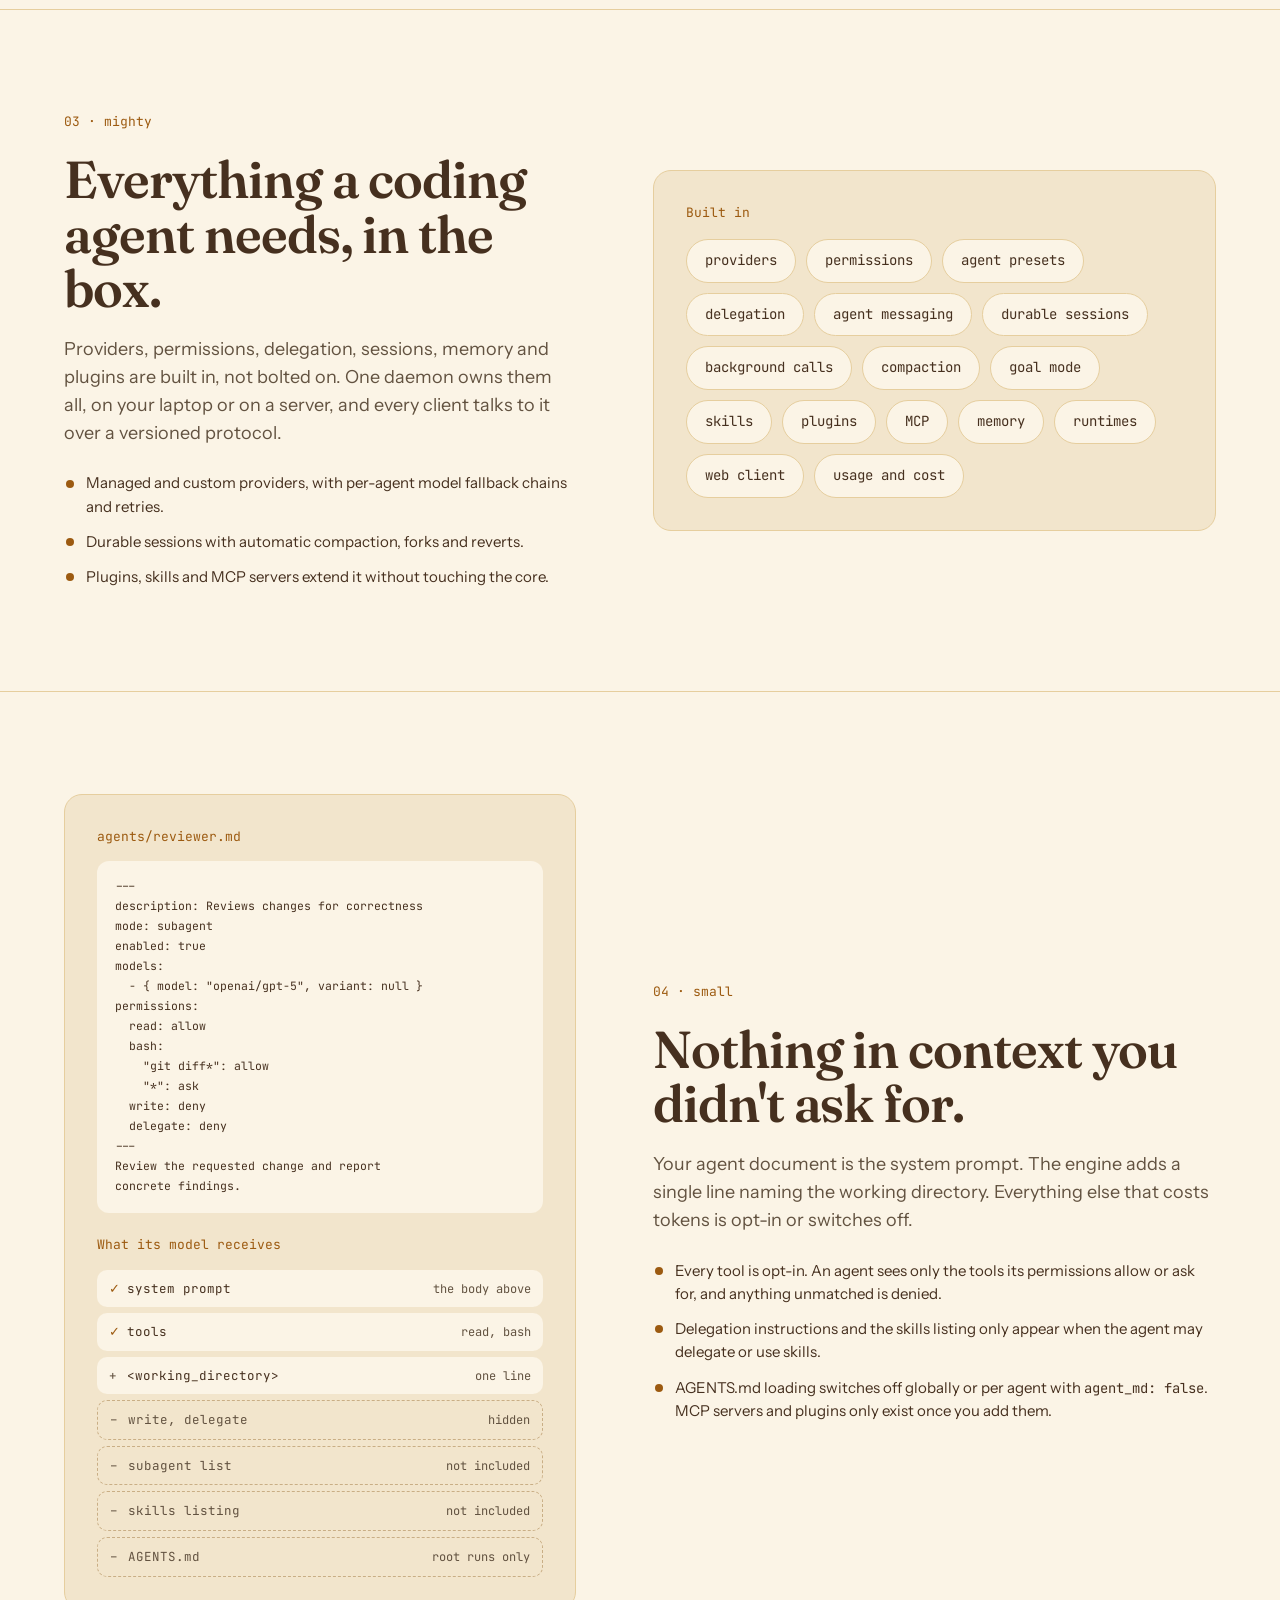
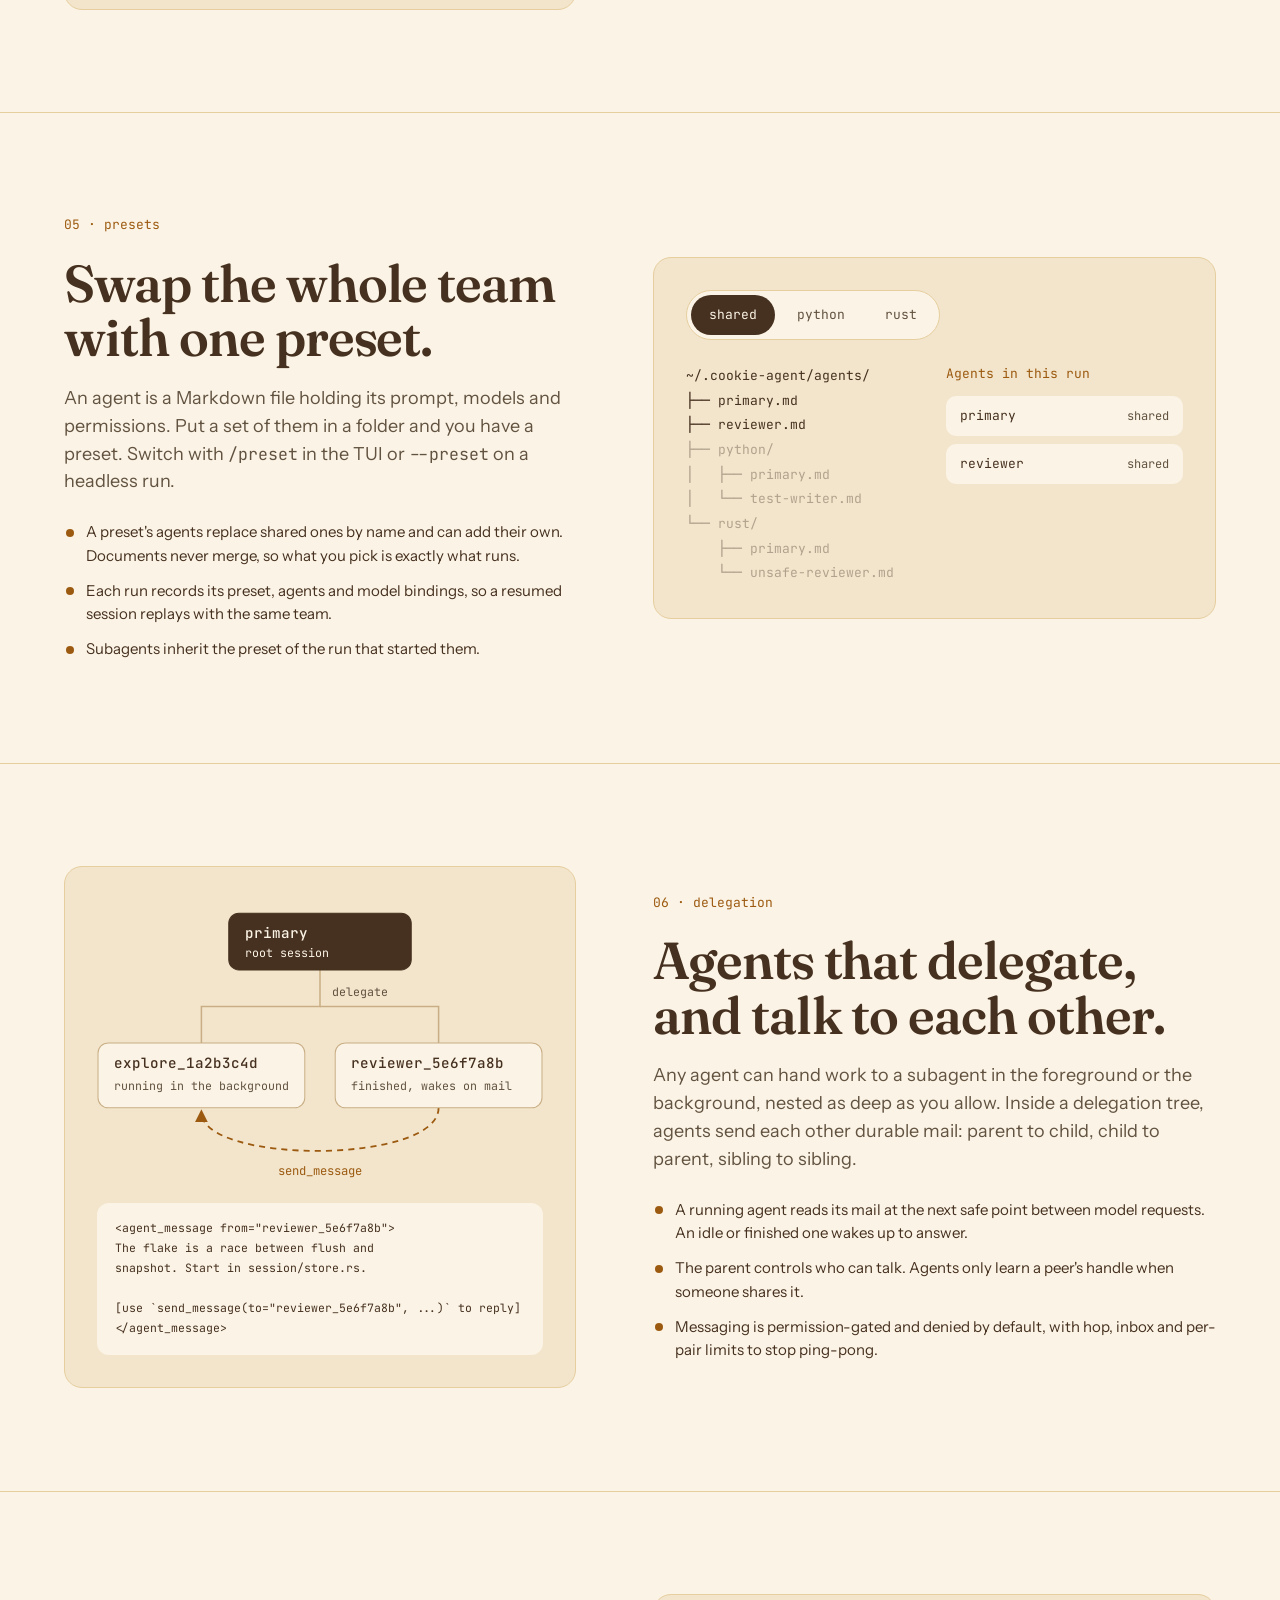
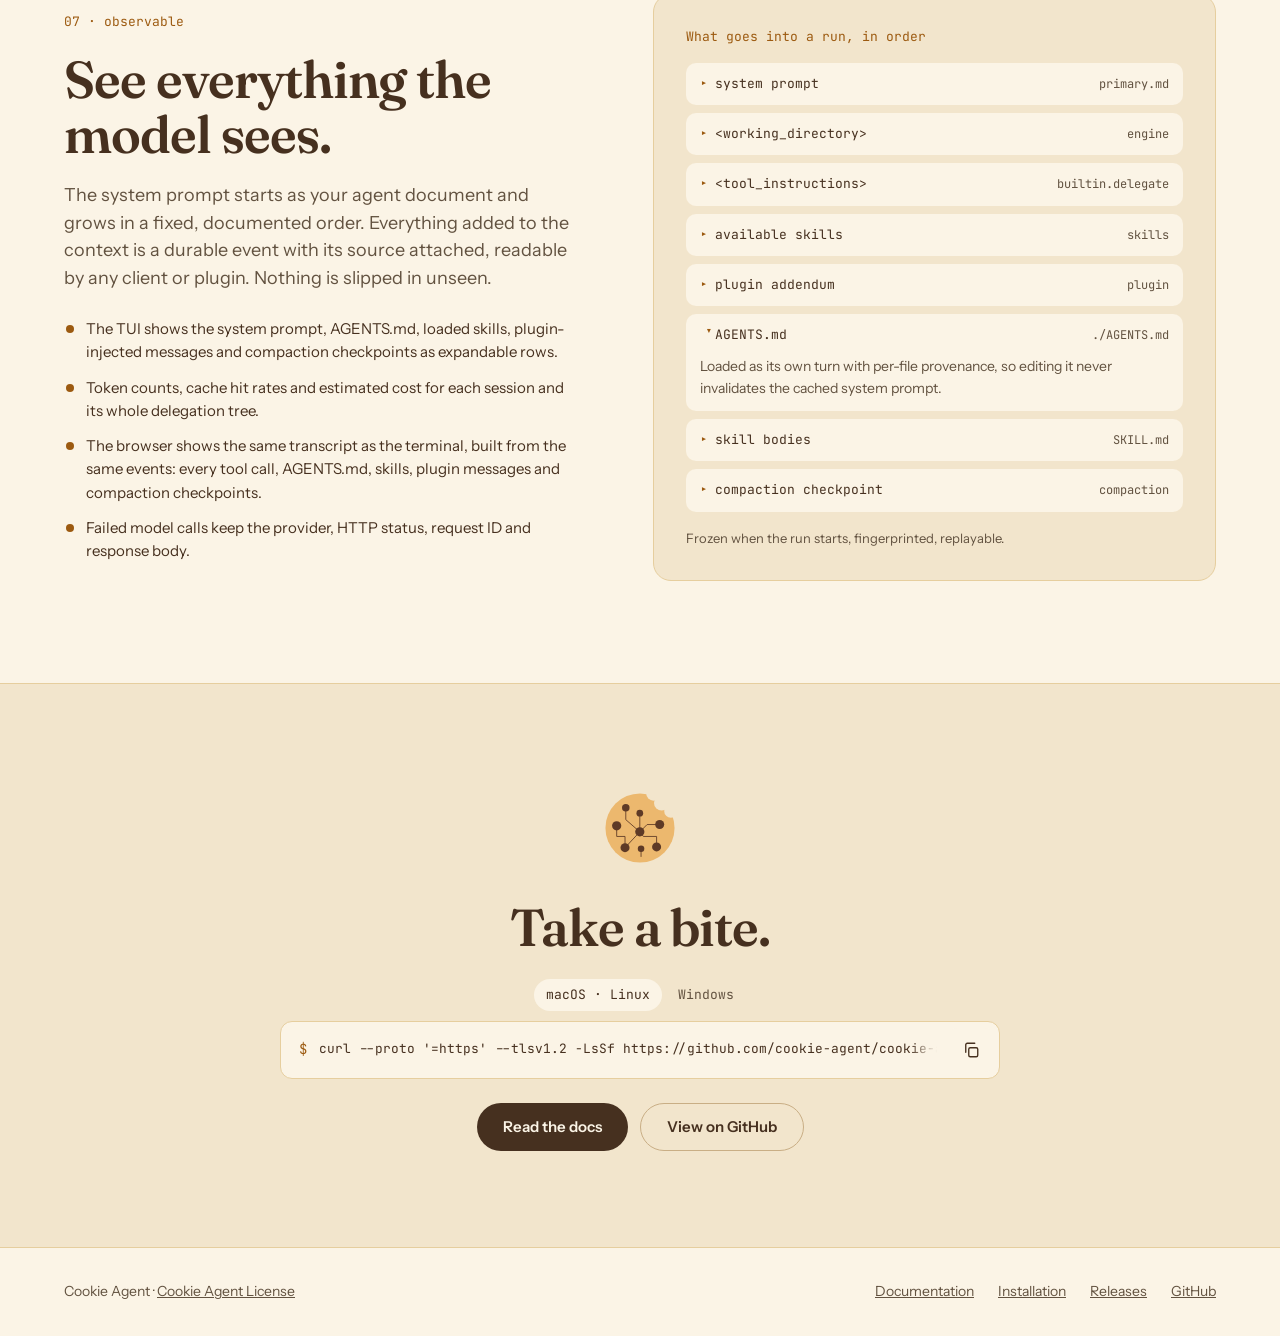
==== commit 74fd94df: "feat: lead with running anywhere, add the harness section, drop the subagent-first tagline" ====
--- a/index.html
+++ b/index.html
@@ -60,9 +60,9 @@
     <section class="hero">
       <div class="wrap">
         <div class="hero-copy">
-          <p class="eyebrow">a subagent-first coding harness · written in Rust</p>
+          <p class="eyebrow">written in Rust</p>
           <h1>Simple and mighty coding agent.</h1>
-          <p class="lede">Everything a coding agent needs is built in, and nothing reaches the model unless you ask for it. Switch whole agent teams with a preset, let agents delegate and message each other, see everything the model sees, and reach it all from a terminal or a browser, wherever your code lives.</p>
+          <p class="lede">One daemon for all your agents: memory, API calls and skills live in one place, and you reach every session from a terminal, a browser or your phone, wherever your code lives. Bring your favorite harness, or use Cookie Agent's own agents, with everything built in and nothing reaching the model unless you ask for it.</p>
           <div class="install" data-active="unix" id="install">
             <div class="os-tabs" role="group" aria-label="Choose your platform">
               <button type="button" data-os="unix" aria-pressed="true">macOS · Linux</button>
@@ -97,11 +97,97 @@
       </div>
     </section>
 
-      <!-- 01 · Mighty -->
+      <!-- 01 · Anywhere -->
+      <section class="pillar" aria-labelledby="p6-title">
+        <div class="wrap">
+          <div class="pillar-copy">
+            <p class="kicker">01 · anywhere</p>
+            <h2 id="p6-title">Run it anywhere. Reach it from anything.</h2>
+            <p>Cookie Agent is built as both kinds of agent at once: an always-on agent like Hermes or OpenClaw that keeps running and remembers, and a coding agent like opencode or pi that works in your repositories. One daemon holds your sessions; their tools run in runtimes on this machine, on a server over ssh, or on a box that dials in; and you open the same sessions from a terminal, a browser, or your phone.</p>
+            <ul class="points">
+              <li><strong>Memory stays in one place.</strong> What your agents learn about you, your projects and your machines lives with the daemon, so every session on every machine starts from the same memory.</li>
+              <li><strong>API calls happen in one place.</strong> Providers, keys, usage and cost live with the daemon; runtimes on other machines never hold your credentials.</li>
+              <li><strong>Skills are shared everywhere.</strong> Install a skill once and every session on every machine has it, with nothing to copy or keep in sync.</li>
+              <li>Point a session at a repository on another machine and the agent reads, edits and runs commands there, while the session stays with the daemon.</li>
+              <li>Every client sees every session live: send from the browser, watch in the terminal, and answer an approval from either, phone included.</li>
+            </ul>
+          </div>
+          <div class="panel anywhere">
+            <svg class="topology" viewBox="0 0 440 252" role="img" aria-label="Clients (terminal, browser, phone) connect to one daemon, which runs tools in runtimes on this machine, on a server over ssh, and on a machine that dials in.">
+              <path class="link" d="M106 38 H126 V118 H146"/>
+              <path class="link" d="M106 118 H146"/>
+              <path class="link" d="M106 198 H126 V118"/>
+              <path class="link" d="M264 118 H282 V38 H300"/>
+              <path class="link" d="M282 118 H300"/>
+              <path class="link" d="M282 118 V198 H300"/>
+              <text class="link-label" x="126" y="246" text-anchor="middle">client protocol</text>
+              <text class="link-label" x="282" y="246" text-anchor="middle">runtime protocol</text>
+
+              <rect class="node" x="1" y="14" width="105" height="48" rx="10"/>
+              <text class="node-title" x="15" y="43">terminal</text>
+              <rect class="node" x="1" y="94" width="105" height="48" rx="10"/>
+              <text class="node-title" x="15" y="123">browser</text>
+              <rect class="node" x="1" y="174" width="105" height="48" rx="10"/>
+              <text class="node-title" x="15" y="203">phone</text>
+
+              <rect class="node root" x="146" y="62" width="118" height="112" rx="12"/>
+              <text class="node-title on-root" x="160" y="92">daemon</text>
+              <text class="node-sub on-root" x="160" y="114">sessions</text>
+              <text class="node-sub on-root" x="160" y="132">agents</text>
+              <text class="node-sub on-root" x="160" y="150">memory</text>
+
+              <rect class="node" x="300" y="14" width="139" height="48" rx="10"/>
+              <text class="node-title" x="314" y="35">this machine</text>
+              <text class="node-sub" x="314" y="52">local</text>
+              <rect class="node" x="300" y="94" width="139" height="48" rx="10"/>
+              <text class="node-title" x="314" y="115">labpc</text>
+              <text class="node-sub" x="314" y="132">over ssh</text>
+              <rect class="node" x="300" y="174" width="139" height="48" rx="10"/>
+              <text class="node-title" x="314" y="195">devbox</text>
+              <text class="node-sub" x="314" y="212">dials in</text>
+            </svg>
+          </div>
+        </div>
+        <div class="wrap shots-row">
+          <figure class="shots">
+            <img class="shot desktop for-light" src="web-light.webp" width="1280" height="800" loading="lazy" decoding="async" alt="The Cookie Agent web client in a browser: a session titled Fix the greeting in greet.py, where the agent edits greet.py (shown as a diff), runs python3 test_greet.py (shown as terminal output), and reports the fix.">
+            <img class="shot desktop for-dark" src="web-dark.webp" width="1280" height="800" loading="lazy" decoding="async" alt="The Cookie Agent web client in a browser, dark theme: the agent edits greet.py, runs its check, and reports the fix.">
+            <img class="shot phone for-light" src="web-phone-light.webp" width="392" height="848" loading="lazy" decoding="async" alt="The same session in the web client on a phone.">
+            <img class="shot phone for-dark" src="web-phone-dark.webp" width="392" height="848" loading="lazy" decoding="async" alt="The same session in the web client on a phone, dark theme.">
+          </figure>
+        </div>
+      </section>
+
+      <!-- 02 · Harness -->
+      <section class="pillar flip" aria-labelledby="p-harness-title">
+        <div class="wrap">
+          <div class="pillar-copy">
+            <p class="kicker">02 · harness</p>
+            <h2 id="p-harness-title">Use your favorite harness.</h2>
+            <p>Claude Code, Codex, Gemini CLI and other agents that speak the Agent Client Protocol run as Cookie Agent agents. A runtime launches the harness where your code is, and Cookie Agent drives it: its turns, tool calls and plans show up in the same transcript, on every client.</p>
+            <ul class="points">
+              <li>The harness gets Cookie Agent's tools: shared memory, delegation to other agents, scheduled prompts, and every MCP server you connected.</li>
+              <li>Your permission rules decide what it may do, and approvals reach you on whichever client you have open.</li>
+              <li>Start a session on it, or let another agent delegate to it like any subagent.</li>
+            </ul>
+          </div>
+          <div class="panel layers" aria-label="Harnesses that run as Cookie Agent agents">
+            <p class="layer-label">Runs as an agent</p>
+            <ul class="chips">
+              <li>Claude Code</li>
+              <li>Codex</li>
+              <li>Gemini CLI</li>
+              <li>any ACP agent</li>
+            </ul>
+          </div>
+        </div>
+      </section>
+
+      <!-- 03 · Mighty -->
       <section class="pillar" aria-labelledby="p1-title">
         <div class="wrap">
           <div class="pillar-copy">
-            <p class="kicker">01 · mighty</p>
+            <p class="kicker">03 · mighty</p>
             <h2 id="p1-title">Everything a coding agent needs, in the box.</h2>
             <p>Providers, permissions, delegation, sessions, memory and plugins are built in, not bolted on. One daemon owns them all, on your laptop or on a server, and every client talks to it over a versioned protocol.</p>
             <ul class="points">
@@ -134,11 +220,11 @@
         </div>
       </section>
 
-      <!-- 02 · Small -->
+      <!-- 04 · Small -->
       <section class="pillar flip" aria-labelledby="p2-title">
         <div class="wrap">
           <div class="pillar-copy">
-            <p class="kicker">02 · small</p>
+            <p class="kicker">04 · small</p>
             <h2 id="p2-title">Nothing in context you didn't ask for.</h2>
             <p>Your agent document is the system prompt. The engine adds a single line naming the working directory. Everything else that costs tokens is opt-in or switches off.</p>
             <ul class="points">
@@ -179,11 +265,11 @@
         </div>
       </section>
 
-      <!-- 03 · Presets -->
+      <!-- 05 · Presets -->
       <section class="pillar" aria-labelledby="p3-title">
         <div class="wrap">
           <div class="pillar-copy">
-            <p class="kicker">03 · presets</p>
+            <p class="kicker">05 · presets</p>
             <h2 id="p3-title">Swap the whole team with one preset.</h2>
             <p>An agent is a Markdown file holding its prompt, models and permissions. Put a set of them in a folder and you have a preset. Switch with <code>/preset</code> in the TUI or <code>--preset</code> on a headless run.</p>
             <ul class="points">
@@ -232,11 +318,11 @@
         </div>
       </section>
 
-      <!-- 04 · Delegation and messaging -->
+      <!-- 06 · Delegation and messaging -->
       <section class="pillar flip" aria-labelledby="p4-title">
         <div class="wrap">
           <div class="pillar-copy">
-            <p class="kicker">04 · delegation</p>
+            <p class="kicker">06 · delegation</p>
             <h2 id="p4-title">Agents that delegate, and talk to each other.</h2>
             <p>Any agent can hand work to a subagent in the foreground or the background, nested as deep as you allow. Inside a delegation tree, agents send each other durable mail: parent to child, child to parent, sibling to sibling.</p>
             <ul class="points">
@@ -280,11 +366,11 @@
         </div>
       </section>
 
-      <!-- 05 · Observable -->
+      <!-- 07 · Observable -->
       <section class="pillar" aria-labelledby="p5-title">
         <div class="wrap">
           <div class="pillar-copy">
-            <p class="kicker">05 · observable</p>
+            <p class="kicker">07 · observable</p>
             <h2 id="p5-title">See everything the model sees.</h2>
             <p>The system prompt starts as your agent document and grows in a fixed, documented order. Everything added to the context is a durable event with its source attached, readable by any client or plugin. Nothing is slipped in unseen.</p>
             <ul class="points">
@@ -331,65 +417,6 @@
             </details>
             <p class="context-foot">Frozen when the run starts, fingerprinted, replayable.</p>
           </div>
-        </div>
-      </section>
-
-      <!-- 06 · Anywhere -->
-      <section class="pillar flip" aria-labelledby="p6-title">
-        <div class="wrap">
-          <div class="pillar-copy">
-            <p class="kicker">06 · anywhere</p>
-            <h2 id="p6-title">Run it anywhere. Reach it from anything.</h2>
-            <p>Your sessions live in one daemon. Their tools run in runtimes: on this machine, on a server over ssh, or on a box that dials in. Open the same sessions from a terminal, a browser, or your phone, all at once.</p>
-            <ul class="points">
-              <li>Point a session at a repository on another machine and the agent reads, edits and runs commands there; the session itself stays with the daemon.</li>
-              <li>The daemon serves its own web client: chat, approvals, subagents, runtimes and memory, laid out for a phone too.</li>
-              <li>Every client sees every session live. Send from the browser, watch in the terminal, and answer an approval from either.</li>
-            </ul>
-          </div>
-          <div class="panel anywhere">
-            <svg class="topology" viewBox="0 0 440 252" role="img" aria-label="Clients (terminal, browser, phone) connect to one daemon, which runs tools in runtimes on this machine, on a server over ssh, and on a machine that dials in.">
-              <path class="link" d="M106 38 H126 V118 H146"/>
-              <path class="link" d="M106 118 H146"/>
-              <path class="link" d="M106 198 H126 V118"/>
-              <path class="link" d="M264 118 H282 V38 H300"/>
-              <path class="link" d="M282 118 H300"/>
-              <path class="link" d="M282 118 V198 H300"/>
-              <text class="link-label" x="126" y="246" text-anchor="middle">client protocol</text>
-              <text class="link-label" x="282" y="246" text-anchor="middle">runtime protocol</text>
-
-              <rect class="node" x="1" y="14" width="105" height="48" rx="10"/>
-              <text class="node-title" x="15" y="43">terminal</text>
-              <rect class="node" x="1" y="94" width="105" height="48" rx="10"/>
-              <text class="node-title" x="15" y="123">browser</text>
-              <rect class="node" x="1" y="174" width="105" height="48" rx="10"/>
-              <text class="node-title" x="15" y="203">phone</text>
-
-              <rect class="node root" x="146" y="62" width="118" height="112" rx="12"/>
-              <text class="node-title on-root" x="160" y="92">daemon</text>
-              <text class="node-sub on-root" x="160" y="114">sessions</text>
-              <text class="node-sub on-root" x="160" y="132">agents</text>
-              <text class="node-sub on-root" x="160" y="150">memory</text>
-
-              <rect class="node" x="300" y="14" width="139" height="48" rx="10"/>
-              <text class="node-title" x="314" y="35">this machine</text>
-              <text class="node-sub" x="314" y="52">local</text>
-              <rect class="node" x="300" y="94" width="139" height="48" rx="10"/>
-              <text class="node-title" x="314" y="115">labpc</text>
-              <text class="node-sub" x="314" y="132">over ssh</text>
-              <rect class="node" x="300" y="174" width="139" height="48" rx="10"/>
-              <text class="node-title" x="314" y="195">devbox</text>
-              <text class="node-sub" x="314" y="212">dials in</text>
-            </svg>
-          </div>
-        </div>
-        <div class="wrap shots-row">
-          <figure class="shots">
-            <img class="shot desktop for-light" src="web-light.webp" width="1280" height="800" loading="lazy" decoding="async" alt="The Cookie Agent web client in a browser: a session titled Fix the greeting in greet.py, where the agent edits greet.py (shown as a diff), runs python3 test_greet.py (shown as terminal output), and reports the fix.">
-            <img class="shot desktop for-dark" src="web-dark.webp" width="1280" height="800" loading="lazy" decoding="async" alt="The Cookie Agent web client in a browser, dark theme: the agent edits greet.py, runs its check, and reports the fix.">
-            <img class="shot phone for-light" src="web-phone-light.webp" width="392" height="848" loading="lazy" decoding="async" alt="The same session in the web client on a phone.">
-            <img class="shot phone for-dark" src="web-phone-dark.webp" width="392" height="848" loading="lazy" decoding="async" alt="The same session in the web client on a phone, dark theme.">
-          </figure>
         </div>
       </section>
 
@@ -429,7 +456,7 @@
 
   <footer class="site-footer">
     <div class="wrap">
-      <span>Cookie Agent · MIT License</span>
+      <span>Cookie Agent · <a href="https://github.com/cookie-agent/cookie-agent/blob/main/LICENSE">Cookie Agent License</a></span>
       <nav aria-label="Footer">
         <a href="https://cookie-agent.github.io/doc/">Documentation</a>
         <a href="https://cookie-agent.github.io/doc/latest/install/">Installation</a>
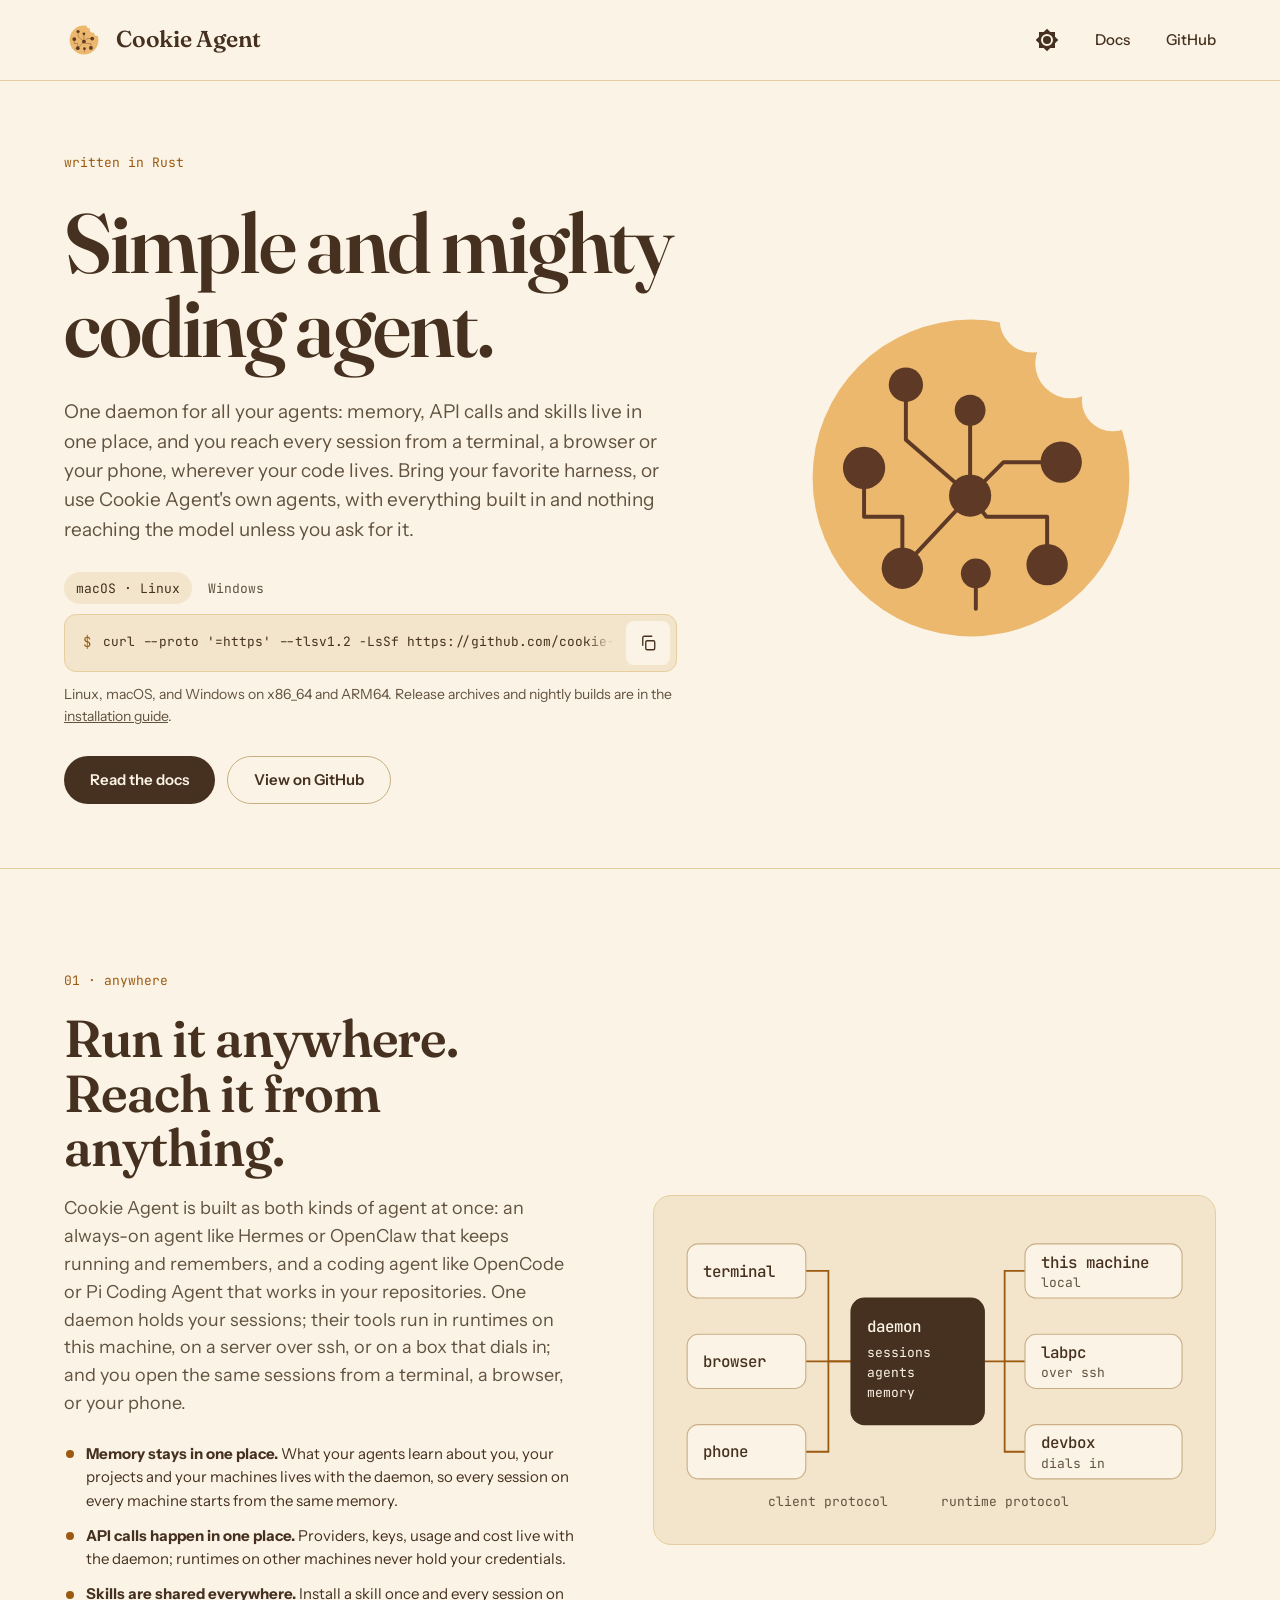
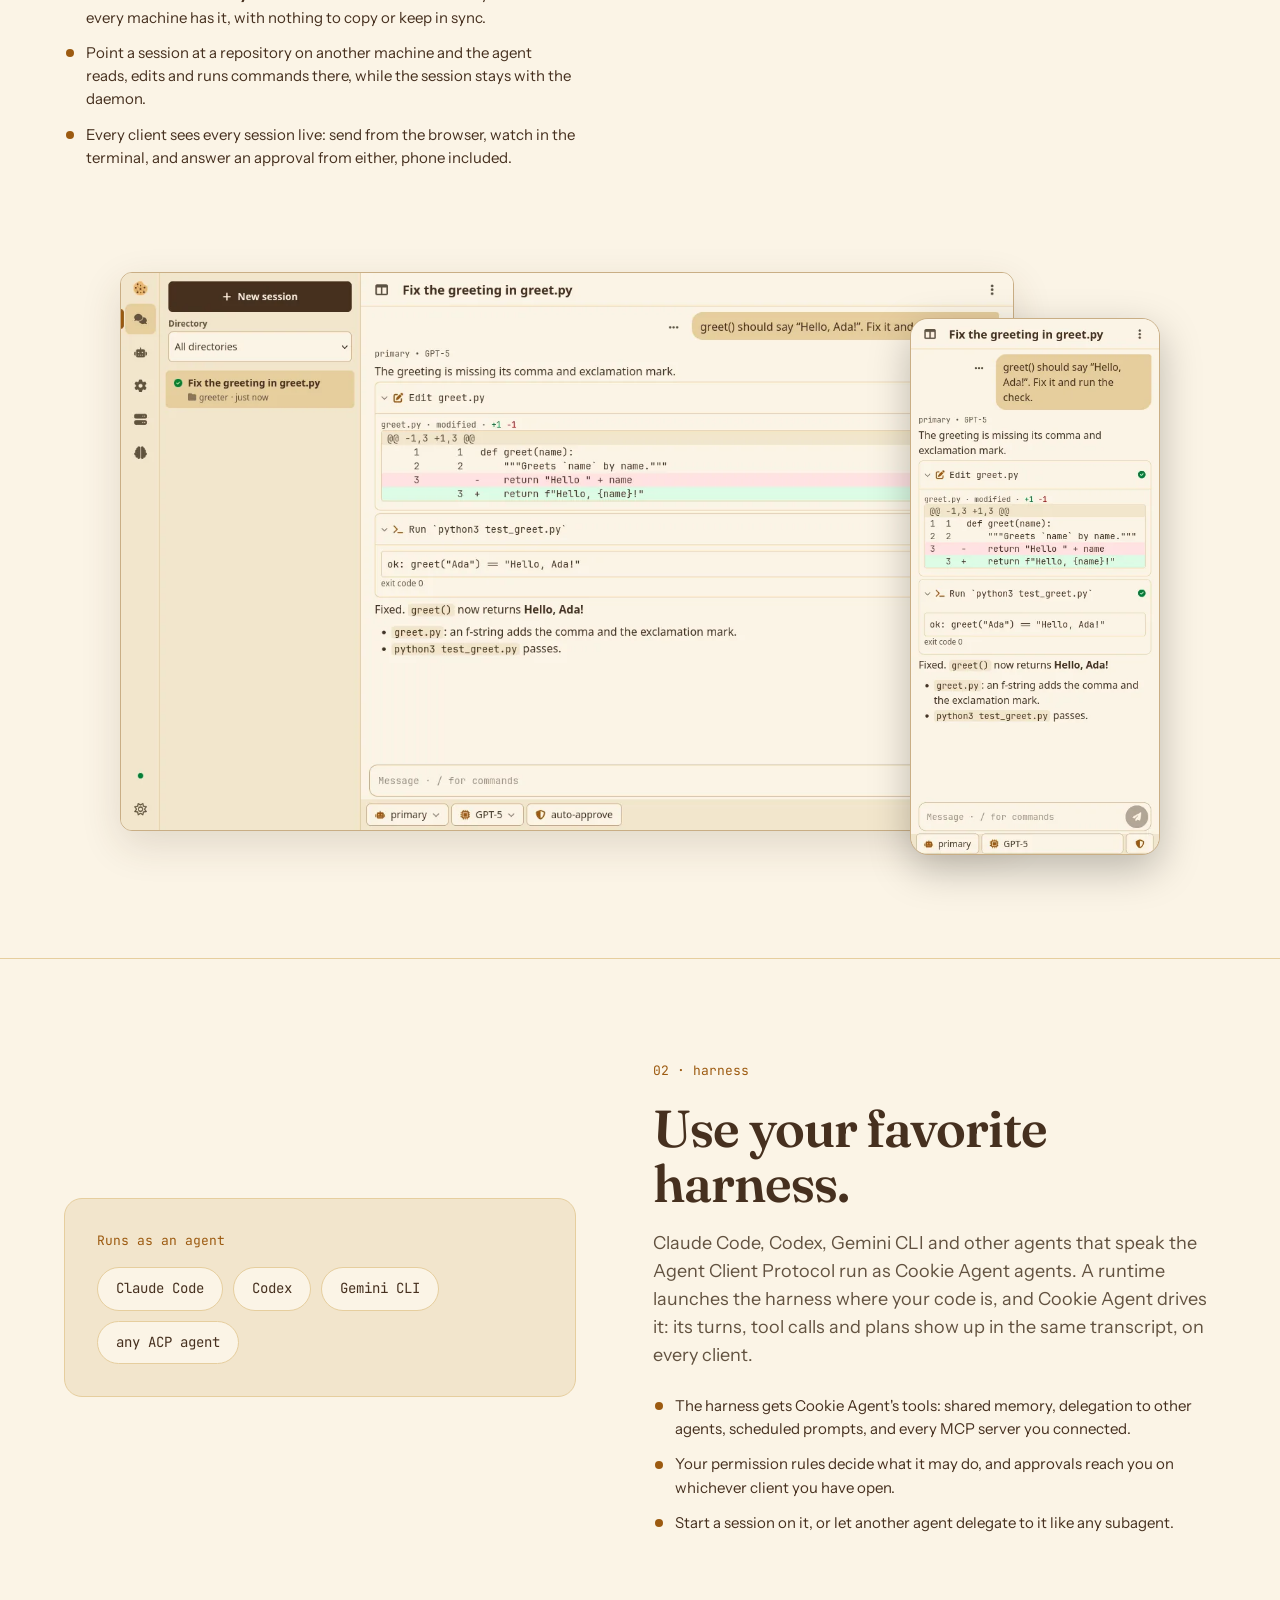
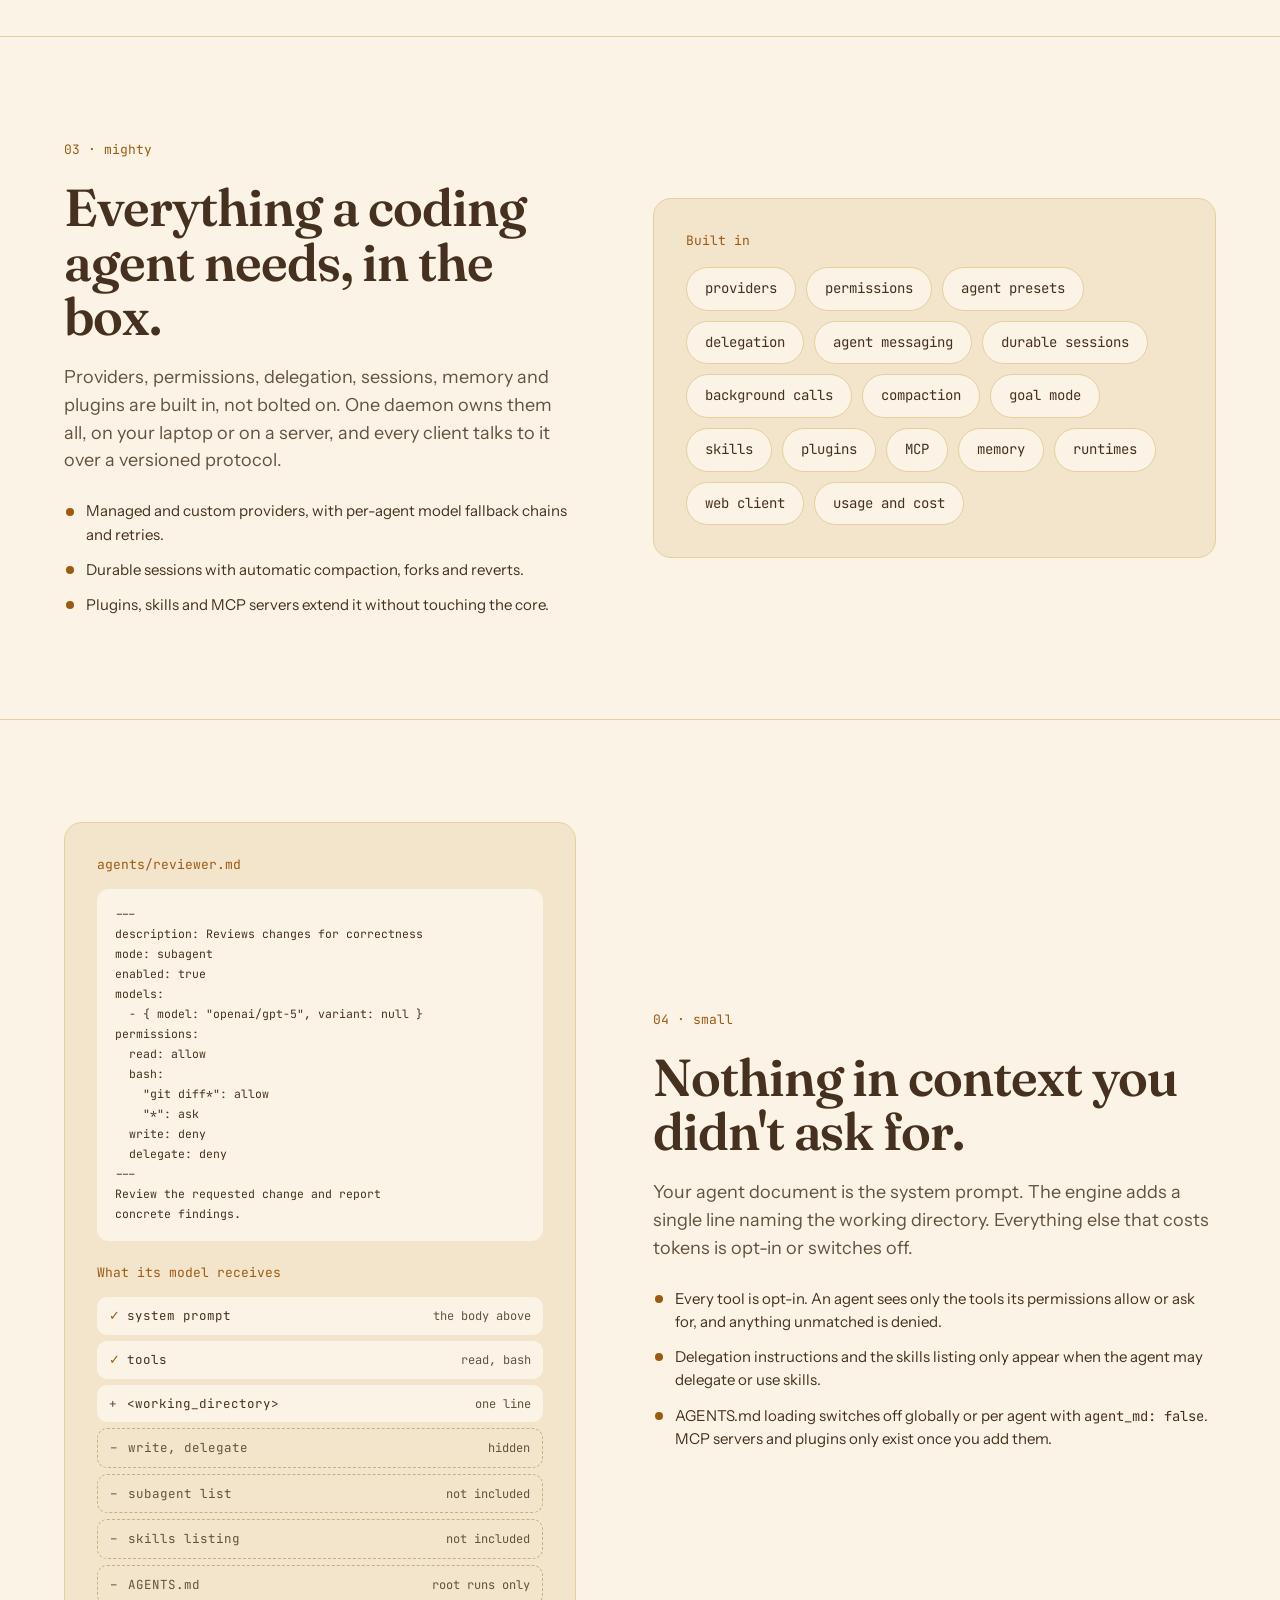
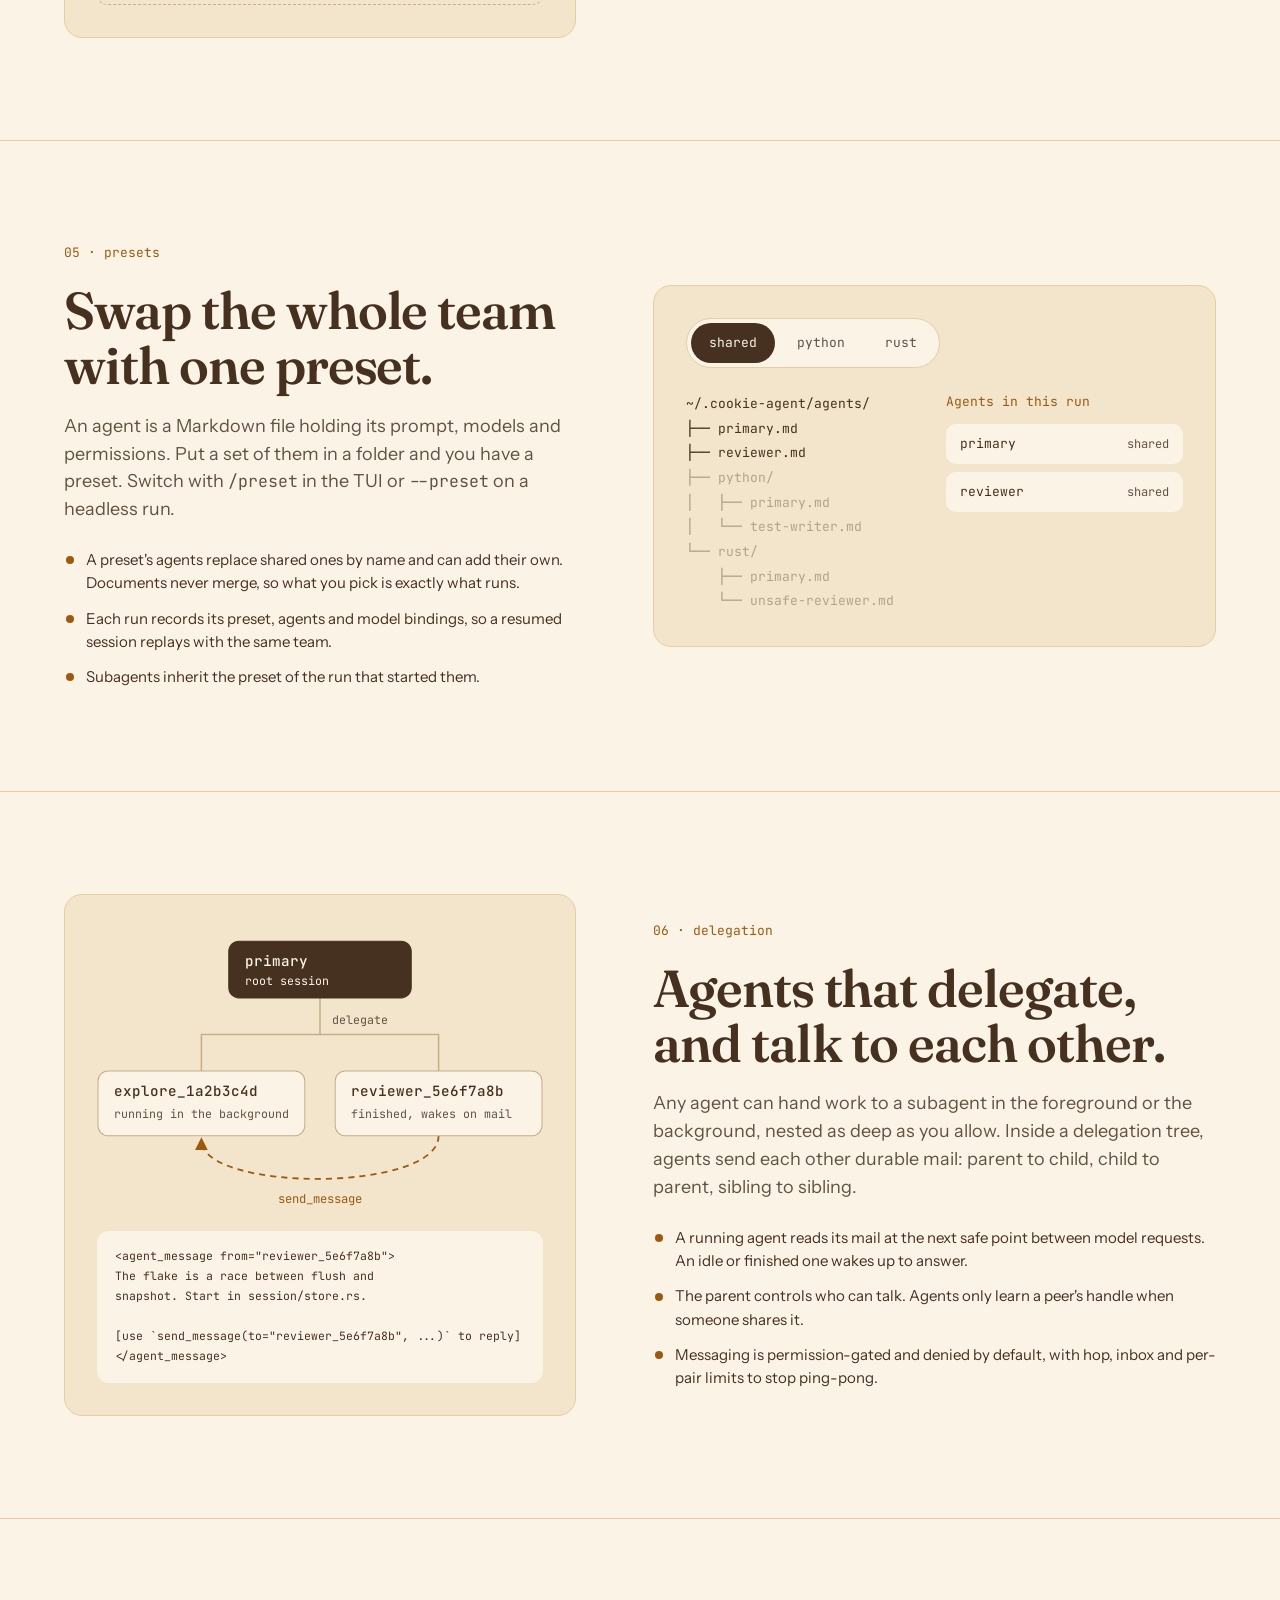
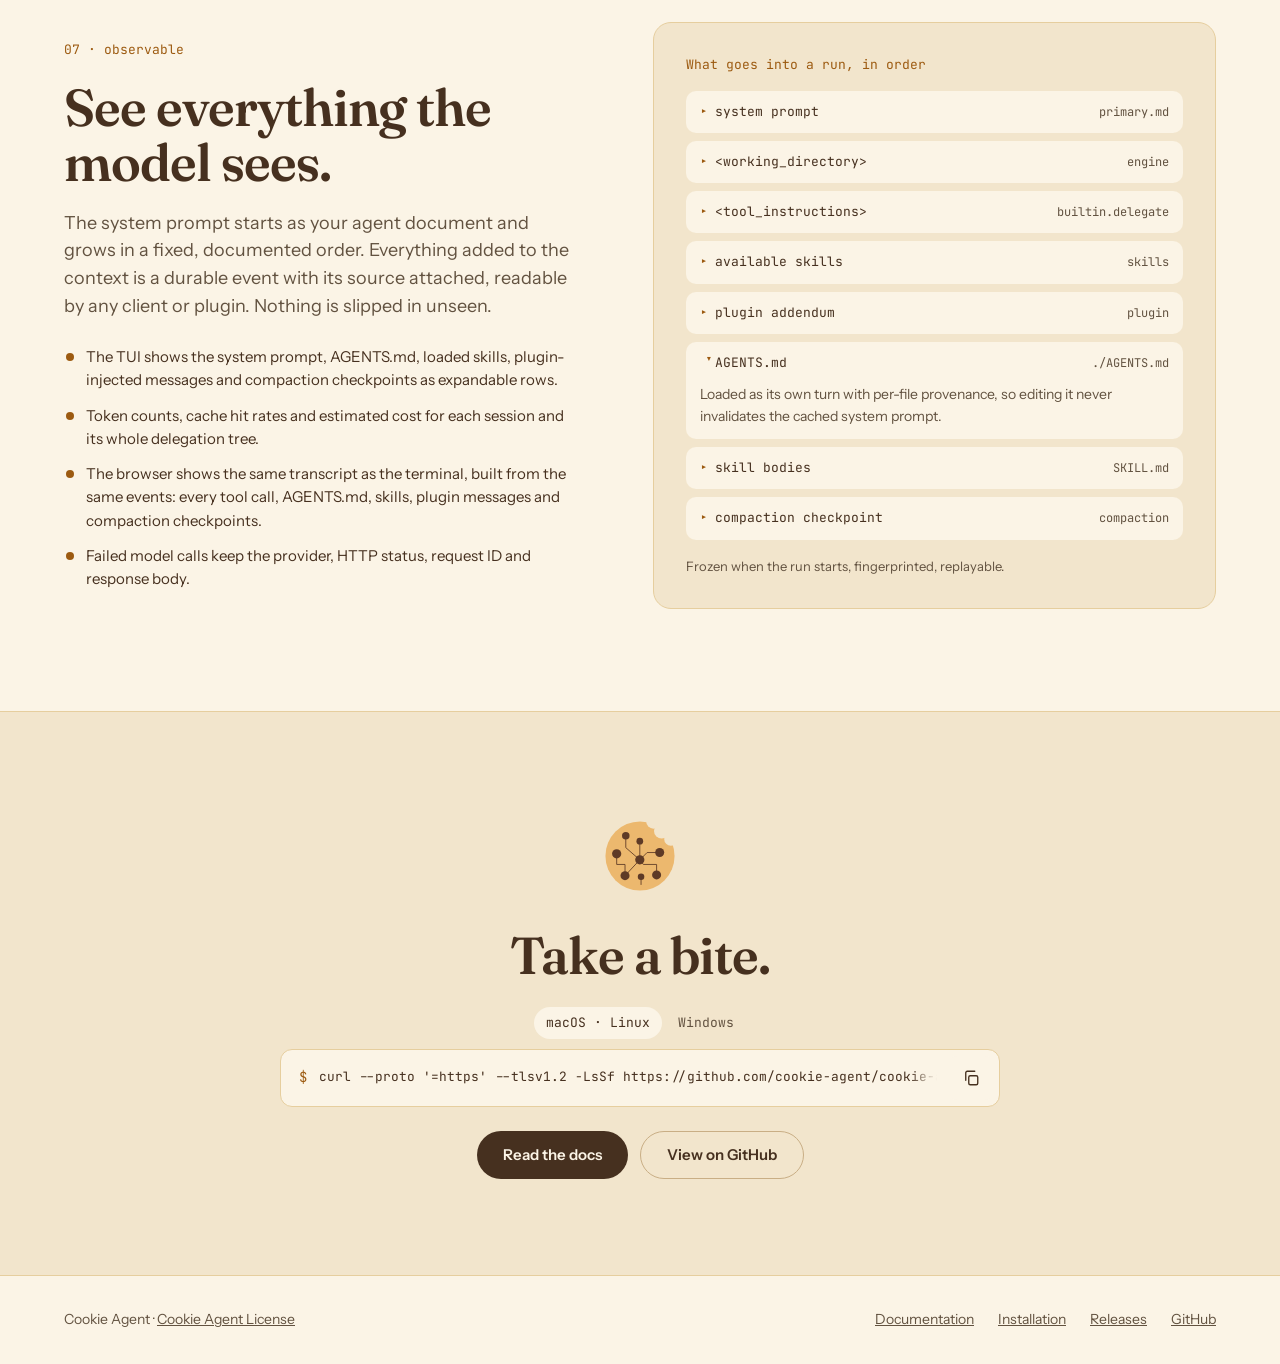
==== commit 6d35639a: "fix: capitalize OpenCode and Pi Coding Agent" ====
--- a/index.html
+++ b/index.html
@@ -103,7 +103,7 @@
           <div class="pillar-copy">
             <p class="kicker">01 · anywhere</p>
             <h2 id="p6-title">Run it anywhere. Reach it from anything.</h2>
-            <p>Cookie Agent is built as both kinds of agent at once: an always-on agent like Hermes or OpenClaw that keeps running and remembers, and a coding agent like opencode or pi that works in your repositories. One daemon holds your sessions; their tools run in runtimes on this machine, on a server over ssh, or on a box that dials in; and you open the same sessions from a terminal, a browser, or your phone.</p>
+            <p>Cookie Agent is built as both kinds of agent at once: an always-on agent like Hermes or OpenClaw that keeps running and remembers, and a coding agent like OpenCode or Pi Coding Agent that works in your repositories. One daemon holds your sessions; their tools run in runtimes on this machine, on a server over ssh, or on a box that dials in; and you open the same sessions from a terminal, a browser, or your phone.</p>
             <ul class="points">
               <li><strong>Memory stays in one place.</strong> What your agents learn about you, your projects and your machines lives with the daemon, so every session on every machine starts from the same memory.</li>
               <li><strong>API calls happen in one place.</strong> Providers, keys, usage and cost live with the daemon; runtimes on other machines never hold your credentials.</li>
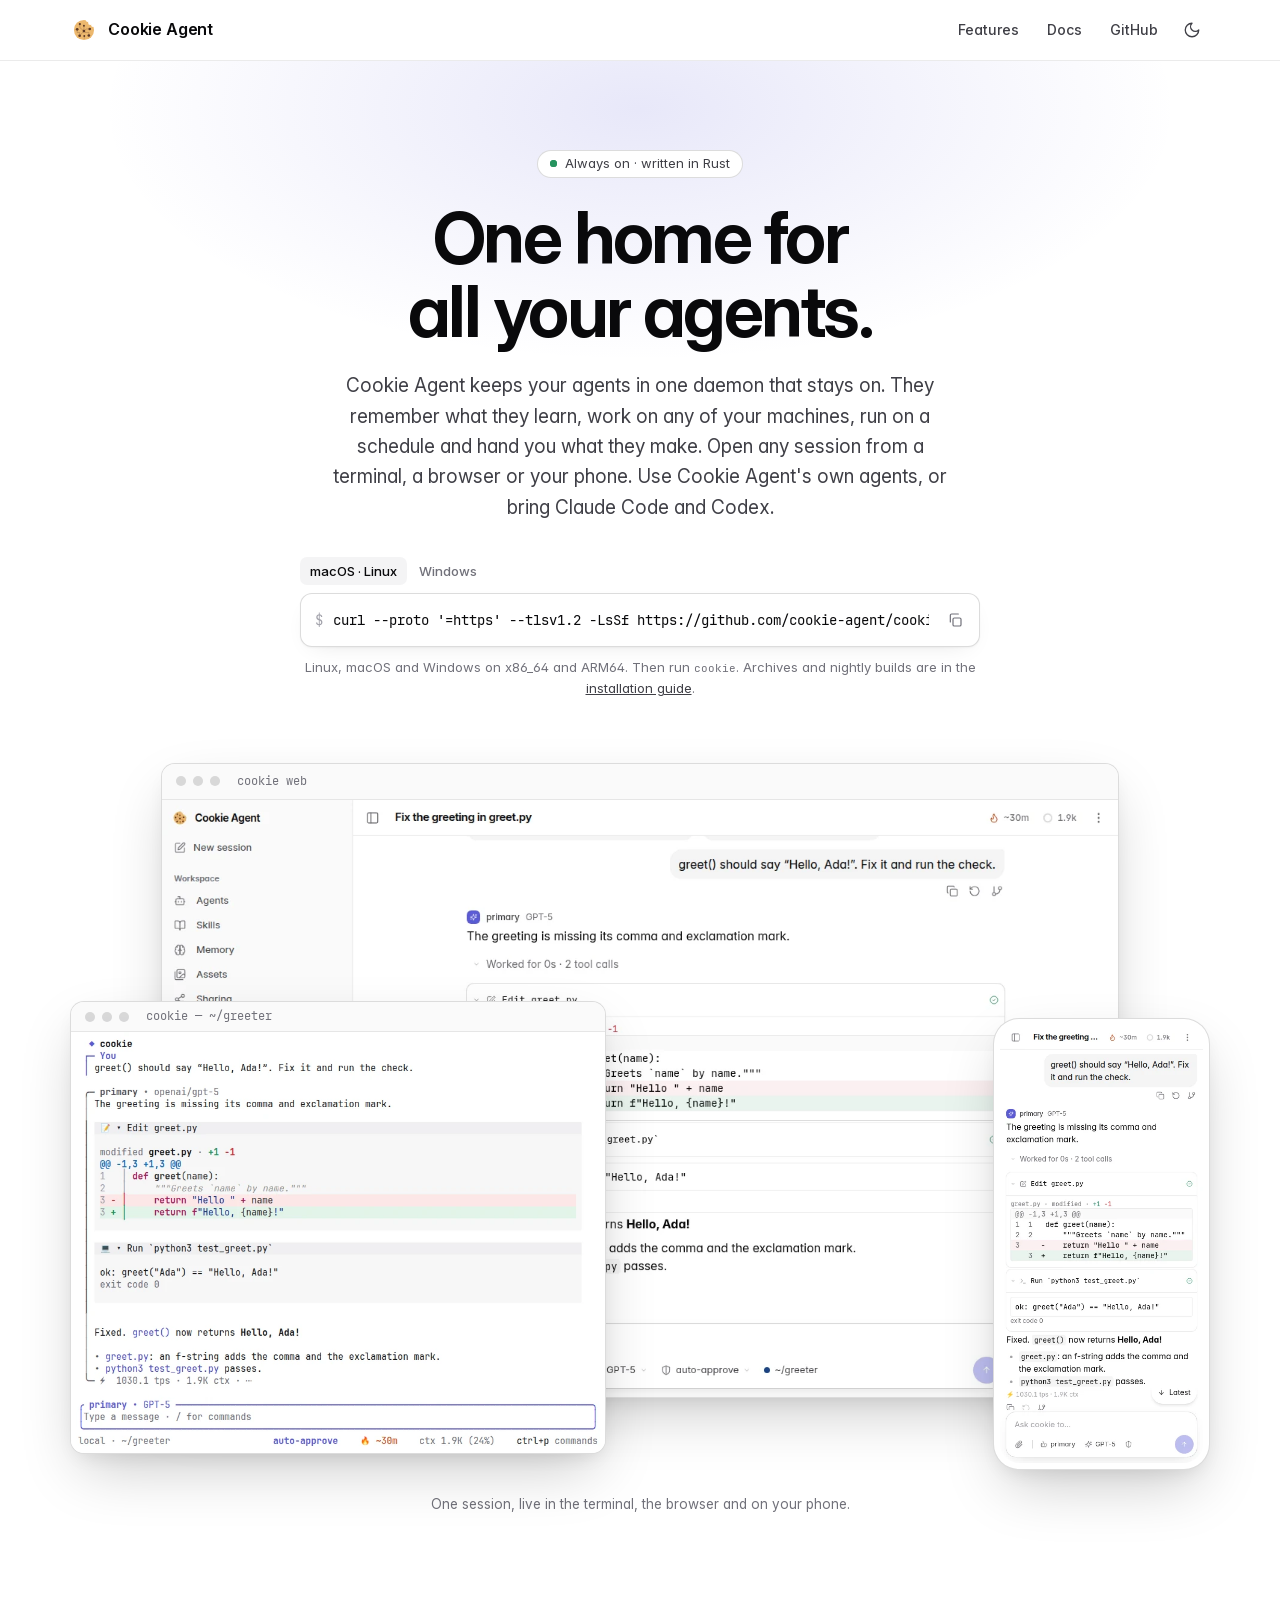
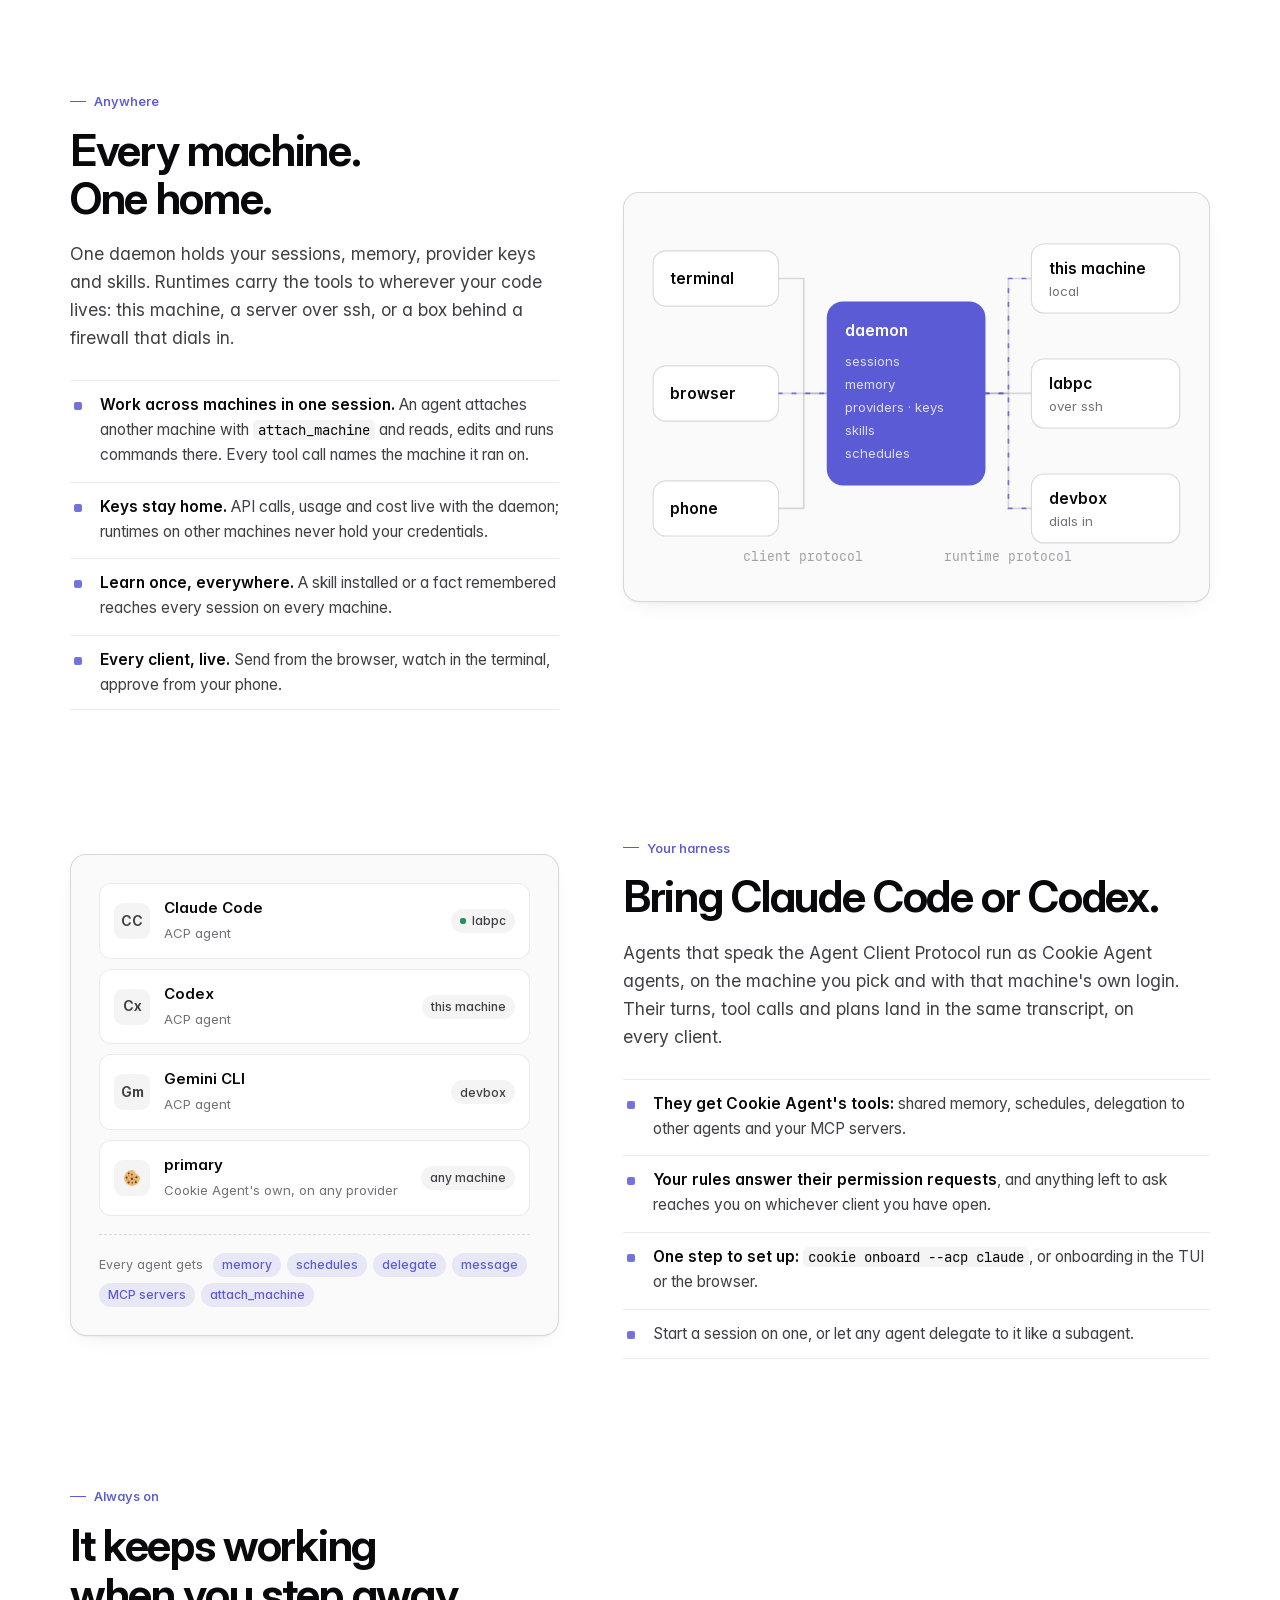
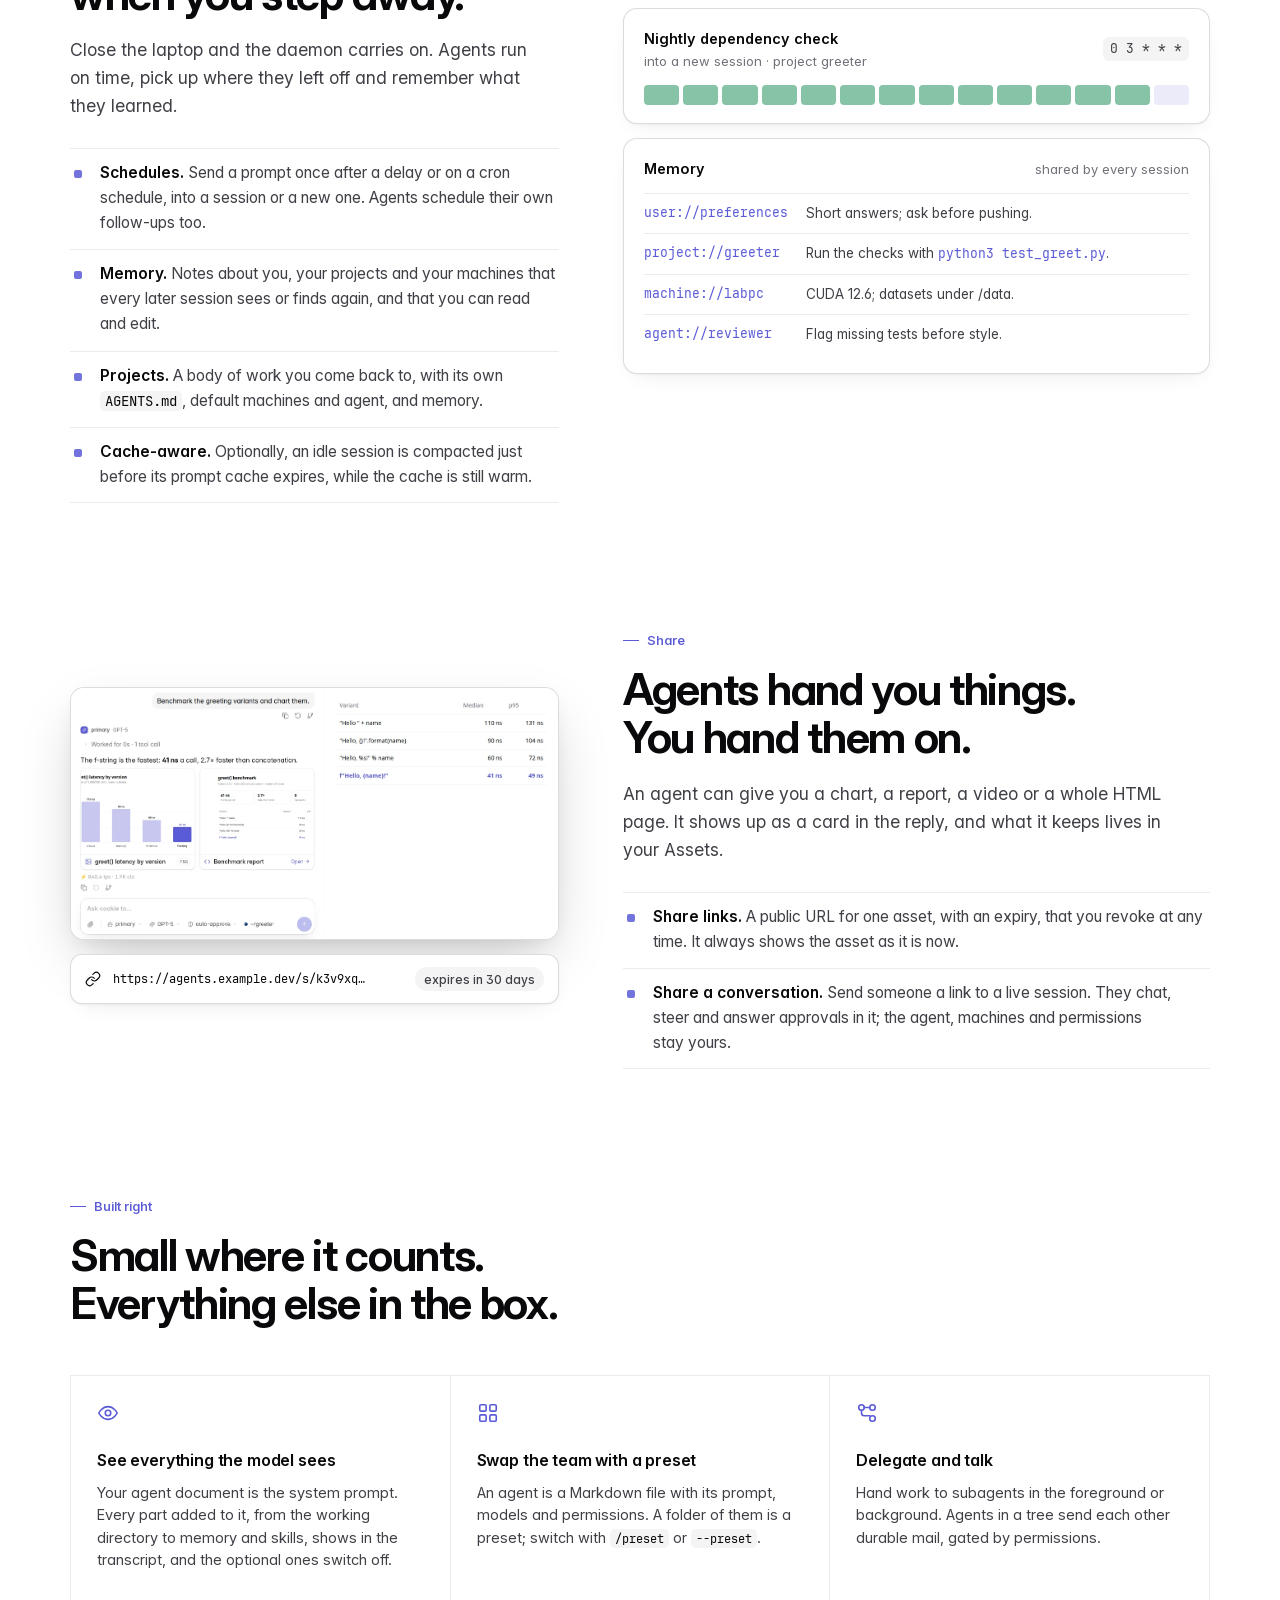
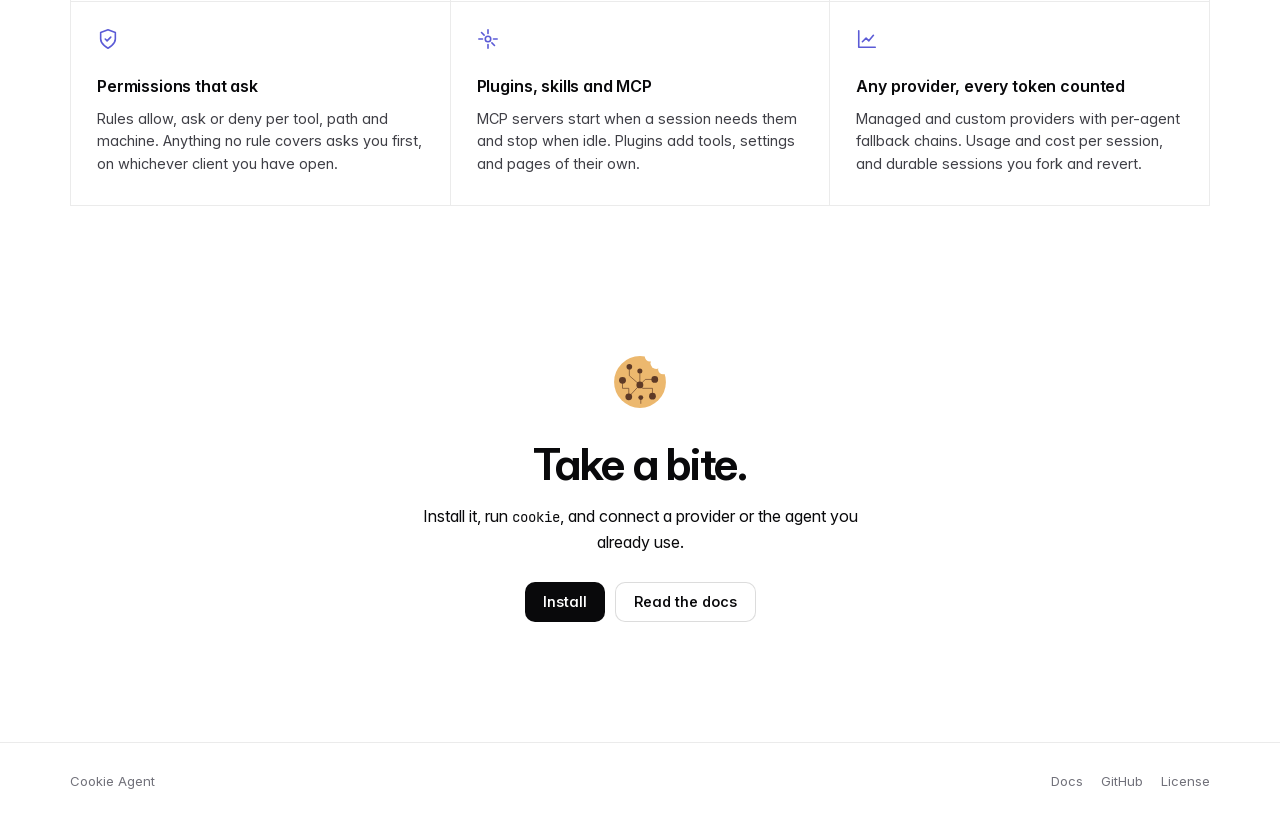
==== commit d8060489: "feat: redesign around one home for all your agents, in the web client's Quiet Ink look Lead with the" ====
--- a/index.html
+++ b/index.html
@@ -3,22 +3,22 @@
 <head>
   <meta charset="utf-8">
   <meta name="viewport" content="width=device-width, initial-scale=1">
-  <title>Cookie Agent · simple and mighty coding agent</title>
-  <meta name="description" content="Cookie Agent is a Rust coding agent with everything built in and nothing in context you did not ask for: switchable agent presets, delegation and agent-to-agent messaging, a fully observable context, and one daemon you reach from a terminal or a browser while tools run on any machine.">
-  <meta name="theme-color" content="#fbf4e6" media="(prefers-color-scheme: light)">
-  <meta name="theme-color" content="#201c16" media="(prefers-color-scheme: dark)">
+  <title>Cookie Agent · one home for all your agents</title>
+  <meta name="description" content="Cookie Agent keeps your agents in one always-on daemon. They remember what they learn, work on any of your machines, run on a schedule and hand you what they make, and you open every session from a terminal, a browser or your phone. Use Cookie Agent's own agents, or bring Claude Code and Codex.">
+  <meta name="theme-color" content="#ffffff" media="(prefers-color-scheme: light)">
+  <meta name="theme-color" content="#0e0e10" media="(prefers-color-scheme: dark)">
   <link rel="canonical" href="https://cookie-agent.github.io/">
   <link rel="icon" href="logo.svg" type="image/svg+xml">
   <link rel="apple-touch-icon" href="apple-touch-icon.png">
 
   <meta property="og:type" content="website">
   <meta property="og:title" content="Cookie Agent">
-  <meta property="og:description" content="Simple and mighty coding agent.">
+  <meta property="og:description" content="One home for all your agents.">
   <meta property="og:url" content="https://cookie-agent.github.io/">
   <meta property="og:image" content="https://cookie-agent.github.io/og.png">
   <meta property="og:image:width" content="1200">
   <meta property="og:image:height" content="630">
-  <meta property="og:image:alt" content="Cookie Agent: Simple and mighty coding agent.">
+  <meta property="og:image:alt" content="Cookie Agent: one home for all your agents.">
   <meta name="twitter:card" content="summary_large_image">
 
   <script>
@@ -30,9 +30,7 @@
       if (scheme === "slate") document.documentElement.dataset.theme = "dark";
     } catch {}
   </script>
-  <link rel="preconnect" href="https://fonts.googleapis.com">
-  <link rel="preconnect" href="https://fonts.gstatic.com" crossorigin>
-  <link rel="stylesheet" href="https://fonts.googleapis.com/css2?family=Fraunces:opsz,wght@9..144,400;9..144,600&family=Instrument+Sans:wght@400;500;600&family=JetBrains+Mono:wght@400;500&display=swap">
+  <link rel="preload" href="fonts/InterVariable.woff2" as="font" type="font/woff2" crossorigin>
   <link rel="stylesheet" href="styles.css">
   <script src="main.js" defer></script>
 </head>
@@ -42,16 +40,17 @@
   <header class="site-header">
     <div class="wrap">
       <a class="brand" href="./">
-        <img src="logo.svg" alt="" width="40" height="40">
+        <img src="logo.svg" alt="" width="28" height="28">
         <span>Cookie Agent</span>
       </a>
       <nav class="site-nav" aria-label="Primary">
-        <button class="theme-toggle" type="button" aria-label="Switch theme" title="Switch theme">
-          <svg class="to-dark" width="24" height="24" viewBox="0 0 24 24" fill="currentColor" aria-hidden="true"><path d="M12 8a4 4 0 0 0-4 4 4 4 0 0 0 4 4 4 4 0 0 0 4-4 4 4 0 0 0-4-4m0 10a6 6 0 0 1-6-6 6 6 0 0 1 6-6 6 6 0 0 1 6 6 6 6 0 0 1-6 6m8-9.31V4h-4.69L12 .69 8.69 4H4v4.69L.69 12 4 15.31V20h4.69L12 23.31 15.31 20H20v-4.69L23.31 12z"/></svg>
-          <svg class="to-light" width="24" height="24" viewBox="0 0 24 24" fill="currentColor" aria-hidden="true"><path d="M12 18c-.89 0-1.74-.2-2.5-.55C11.56 16.5 13 14.42 13 12s-1.44-4.5-3.5-5.45C10.26 6.2 11.11 6 12 6a6 6 0 0 1 6 6 6 6 0 0 1-6 6m8-9.31V4h-4.69L12 .69 8.69 4H4v4.69L.69 12 4 15.31V20h4.69L12 23.31 15.31 20H20v-4.69L23.31 12z"/></svg>
-        </button>
+        <a class="hide-sm" href="#anywhere">Features</a>
         <a href="https://cookie-agent.github.io/doc/">Docs</a>
         <a href="https://github.com/cookie-agent/cookie-agent">GitHub</a>
+        <button class="theme-toggle" type="button" aria-label="Switch theme" title="Switch theme">
+          <svg class="to-dark" width="18" height="18" viewBox="0 0 24 24" fill="none" stroke="currentColor" stroke-width="1.75" stroke-linecap="round" stroke-linejoin="round" aria-hidden="true"><path d="M12 3a6 6 0 0 0 9 9 9 9 0 1 1-9-9Z"/></svg>
+          <svg class="to-light" width="18" height="18" viewBox="0 0 24 24" fill="none" stroke="currentColor" stroke-width="1.75" stroke-linecap="round" stroke-linejoin="round" aria-hidden="true"><circle cx="12" cy="12" r="4"/><path d="M12 2v2M12 20v2M4.93 4.93l1.41 1.41M17.66 17.66l1.41 1.41M2 12h2M20 12h2M6.34 17.66l-1.41 1.41M19.07 4.93l-1.41 1.41"/></svg>
+        </button>
       </nav>
     </div>
   </header>
@@ -60,9 +59,10 @@
     <section class="hero">
       <div class="wrap">
         <div class="hero-copy">
-          <p class="eyebrow">written in Rust</p>
-          <h1>Simple and mighty coding agent.</h1>
-          <p class="lede">One daemon for all your agents: memory, API calls and skills live in one place, and you reach every session from a terminal, a browser or your phone, wherever your code lives. Bring your favorite harness, or use Cookie Agent's own agents, with everything built in and nothing reaching the model unless you ask for it.</p>
+          <span class="badge"><span class="live-dot" aria-hidden="true"></span>Always on · written in Rust</span>
+          <h1>One home for<br>all your agents.</h1>
+          <p class="lede">Cookie Agent keeps your agents in one daemon that stays on. They remember what they learn, work on any of your machines, run on a schedule and hand you what they make. Open any session from a terminal, a browser or your phone. Use Cookie Agent's own agents, or bring Claude Code and Codex.</p>
+
           <div class="install" data-active="unix" id="install">
             <div class="os-tabs" role="group" aria-label="Choose your platform">
               <button type="button" data-os="unix" aria-pressed="true">macOS · Linux</button>
@@ -72,383 +72,230 @@
               <span class="prompt" aria-hidden="true">$</span>
               <pre><code id="install-cmd">curl --proto '=https' --tlsv1.2 -LsSf https://github.com/cookie-agent/cookie-agent/releases/latest/download/cookie_agent-installer.sh | sh</code></pre>
               <button class="copy" type="button" data-copy="install-cmd" aria-label="Copy macOS and Linux install command">
-                <svg class="idle" width="18" height="18" viewBox="0 0 24 24" fill="none" stroke="currentColor" stroke-width="1.8" stroke-linecap="round" stroke-linejoin="round" aria-hidden="true"><rect x="9" y="9" width="12" height="12" rx="2"/><path d="M5 15V5a2 2 0 0 1 2-2h10"/></svg>
-                <svg class="done" width="18" height="18" viewBox="0 0 24 24" fill="none" stroke="currentColor" stroke-width="2" stroke-linecap="round" stroke-linejoin="round" aria-hidden="true"><path d="M5 12.5l4.5 4.5L19 7.5"/></svg>
+                <svg class="idle" width="16" height="16" viewBox="0 0 24 24" fill="none" stroke="currentColor" stroke-width="1.8" stroke-linecap="round" stroke-linejoin="round" aria-hidden="true"><rect x="9" y="9" width="12" height="12" rx="2"/><path d="M5 15V5a2 2 0 0 1 2-2h10"/></svg>
+                <svg class="done" width="16" height="16" viewBox="0 0 24 24" fill="none" stroke="currentColor" stroke-width="2" stroke-linecap="round" stroke-linejoin="round" aria-hidden="true"><path d="M5 12.5l4.5 4.5L19 7.5"/></svg>
               </button>
             </div>
             <div class="command" data-os="windows">
               <span class="prompt" aria-hidden="true">PS&gt;</span>
               <pre><code id="install-cmd-win">powershell -ExecutionPolicy Bypass -c "irm https://github.com/cookie-agent/cookie-agent/releases/latest/download/cookie_agent-installer.ps1 | iex"</code></pre>
               <button class="copy" type="button" data-copy="install-cmd-win" aria-label="Copy Windows install command">
-                <svg class="idle" width="18" height="18" viewBox="0 0 24 24" fill="none" stroke="currentColor" stroke-width="1.8" stroke-linecap="round" stroke-linejoin="round" aria-hidden="true"><rect x="9" y="9" width="12" height="12" rx="2"/><path d="M5 15V5a2 2 0 0 1 2-2h10"/></svg>
-                <svg class="done" width="18" height="18" viewBox="0 0 24 24" fill="none" stroke="currentColor" stroke-width="2" stroke-linecap="round" stroke-linejoin="round" aria-hidden="true"><path d="M5 12.5l4.5 4.5L19 7.5"/></svg>
+                <svg class="idle" width="16" height="16" viewBox="0 0 24 24" fill="none" stroke="currentColor" stroke-width="1.8" stroke-linecap="round" stroke-linejoin="round" aria-hidden="true"><rect x="9" y="9" width="12" height="12" rx="2"/><path d="M5 15V5a2 2 0 0 1 2-2h10"/></svg>
+                <svg class="done" width="16" height="16" viewBox="0 0 24 24" fill="none" stroke="currentColor" stroke-width="2" stroke-linecap="round" stroke-linejoin="round" aria-hidden="true"><path d="M5 12.5l4.5 4.5L19 7.5"/></svg>
               </button>
             </div>
-          </div>
-          <p class="command-note">Linux, macOS, and Windows on x86_64 and ARM64. Release archives and nightly builds are in the <a href="https://cookie-agent.github.io/doc/latest/install/">installation guide</a>.</p>
-          <div class="actions">
-            <a class="button primary" href="https://cookie-agent.github.io/doc/">Read the docs</a>
-            <a class="button secondary" href="https://github.com/cookie-agent/cookie-agent">View on GitHub</a>
-          </div>
-        </div>
-        <div class="hero-art">
-          <img src="logo.svg" alt="The Cookie Agent logo: a cookie with a bite taken out, its chips wired together like a circuit" width="440" height="440">
-        </div>
-      </div>
-    </section>
-
-      <!-- 01 · Anywhere -->
-      <section class="pillar" aria-labelledby="p6-title">
-        <div class="wrap">
-          <div class="pillar-copy">
-            <p class="kicker">01 · anywhere</p>
-            <h2 id="p6-title">Run it anywhere. Reach it from anything.</h2>
-            <p>Cookie Agent is built as both kinds of agent at once: an always-on agent like Hermes or OpenClaw that keeps running and remembers, and a coding agent like OpenCode or Pi Coding Agent that works in your repositories. One daemon holds your sessions; their tools run in runtimes on this machine, on a server over ssh, or on a box that dials in; and you open the same sessions from a terminal, a browser, or your phone.</p>
-            <ul class="points">
-              <li><strong>Memory stays in one place.</strong> What your agents learn about you, your projects and your machines lives with the daemon, so every session on every machine starts from the same memory.</li>
-              <li><strong>API calls happen in one place.</strong> Providers, keys, usage and cost live with the daemon; runtimes on other machines never hold your credentials.</li>
-              <li><strong>Skills are shared everywhere.</strong> Install a skill once and every session on every machine has it, with nothing to copy or keep in sync.</li>
-              <li>Point a session at a repository on another machine and the agent reads, edits and runs commands there, while the session stays with the daemon.</li>
-              <li>Every client sees every session live: send from the browser, watch in the terminal, and answer an approval from either, phone included.</li>
+            <p class="command-note">Linux, macOS and Windows on x86_64 and ARM64. Then run <code>cookie</code>. Archives and nightly builds are in the <a href="https://cookie-agent.github.io/doc/latest/install/">installation guide</a>.</p>
+          </div>
+        </div>
+
+        <div class="showcase">
+          <div class="window">
+            <div class="window-bar" aria-hidden="true"><i></i><i></i><i></i><span>cookie web</span></div>
+            <img class="only-light" src="shots/web-light.webp" alt="The Cookie Agent web client: a session list grouped by project beside a conversation in which the agent edits a file, runs the tests and replies." width="1280" height="800">
+            <img class="only-dark" src="shots/web-dark.webp" alt="" width="1280" height="800">
+          </div>
+          <div class="window terminal">
+            <div class="window-bar" aria-hidden="true"><i></i><i></i><i></i><span>cookie — ~/greeter</span></div>
+            <img class="only-light" src="shots/tui-light.webp" alt="The same session in the terminal UI." width="888" height="700">
+            <img class="only-dark" src="shots/tui-dark.webp" alt="" width="888" height="700">
+          </div>
+          <div class="phone">
+            <img class="only-light" src="shots/phone-light.webp" alt="The same session open on a phone." width="390" height="844">
+            <img class="only-dark" src="shots/phone-dark.webp" alt="" width="390" height="844">
+          </div>
+        </div>
+        <p class="showcase-caption">One session, live in the terminal, the browser and on your phone.</p>
+      </div>
+    </section>
+
+    <!-- 01 · anywhere -->
+    <section class="section" id="anywhere" aria-labelledby="anywhere-title">
+      <div class="wrap split">
+        <div>
+          <p class="kicker">Anywhere</p>
+          <h2 id="anywhere-title">Every machine. One home.</h2>
+          <p class="intro">One daemon holds your sessions, memory, provider keys and skills. Runtimes carry the tools to wherever your code lives: this machine, a server over ssh, or a box behind a firewall that dials in.</p>
+          <ul class="points">
+            <li><strong>Work across machines in one session.</strong> An agent attaches another machine with <code>attach_machine</code> and reads, edits and runs commands there. Every tool call names the machine it ran on.</li>
+            <li><strong>Keys stay home.</strong> API calls, usage and cost live with the daemon; runtimes on other machines never hold your credentials.</li>
+            <li><strong>Learn once, everywhere.</strong> A skill installed or a fact remembered reaches every session on every machine.</li>
+            <li><strong>Every client, live.</strong> Send from the browser, watch in the terminal, approve from your phone.</li>
+          </ul>
+        </div>
+        <div class="panel">
+          <svg class="topology" viewBox="0 0 460 300" role="img" aria-label="Terminal, browser and phone connect to one daemon holding sessions, memory, keys and schedules. The daemon runs tools in runtimes on this machine, on labpc over ssh, and on a devbox that dials in.">
+            <path class="link" d="M110 50 H132 V150 H152"/>
+            <path class="link" d="M110 150 H152"/>
+            <path class="link" d="M110 250 H132 V150"/>
+            <path class="link" d="M290 150 H310 V50 H330"/>
+            <path class="link" d="M290 150 H330"/>
+            <path class="link" d="M310 150 V250 H330"/>
+            <path class="flow" d="M110 150 H152"/>
+            <path class="flow" d="M290 150 H310 V50 H330"/>
+            <path class="flow" d="M290 150 H310 V250 H330"/>
+
+            <rect class="node" x="1" y="26" width="109" height="48" rx="11"/>
+            <text class="t" x="16" y="55">terminal</text>
+            <rect class="node" x="1" y="126" width="109" height="48" rx="11"/>
+            <text class="t" x="16" y="155">browser</text>
+            <rect class="node" x="1" y="226" width="109" height="48" rx="11"/>
+            <text class="t" x="16" y="255">phone</text>
+
+            <rect class="root" x="152" y="70" width="138" height="160" rx="14"/>
+            <text class="t on-root" x="168" y="100">daemon</text>
+            <text class="s on-root" x="168" y="126">sessions</text>
+            <text class="s on-root" x="168" y="146">memory</text>
+            <text class="s on-root" x="168" y="166">providers · keys</text>
+            <text class="s on-root" x="168" y="186">skills</text>
+            <text class="s on-root" x="168" y="206">schedules</text>
+
+            <rect class="node" x="330" y="20" width="129" height="60" rx="11"/>
+            <text class="t" x="345" y="46">this machine</text>
+            <text class="s" x="345" y="65">local</text>
+            <rect class="node" x="330" y="120" width="129" height="60" rx="11"/>
+            <text class="t" x="345" y="146">labpc</text>
+            <text class="s" x="345" y="165">over ssh</text>
+            <rect class="node" x="330" y="220" width="129" height="60" rx="11"/>
+            <text class="t" x="345" y="246">devbox</text>
+            <text class="s" x="345" y="265">dials in</text>
+
+            <text class="lab" x="131" y="296" text-anchor="middle">client protocol</text>
+            <text class="lab" x="310" y="296" text-anchor="middle">runtime protocol</text>
+          </svg>
+        </div>
+      </div>
+    </section>
+
+    <!-- 02 · harness -->
+    <section class="section" id="harness" aria-labelledby="harness-title">
+      <div class="wrap split flip">
+        <div>
+          <p class="kicker">Your harness</p>
+          <h2 id="harness-title">Bring Claude Code or Codex.</h2>
+          <p class="intro">Agents that speak the Agent Client Protocol run as Cookie Agent agents, on the machine you pick and with that machine's own login. Their turns, tool calls and plans land in the same transcript, on every client.</p>
+          <ul class="points">
+            <li><strong>They get Cookie Agent's tools:</strong> shared memory, schedules, delegation to other agents and your MCP servers.</li>
+            <li><strong>Your rules answer their permission requests</strong>, and anything left to ask reaches you on whichever client you have open.</li>
+            <li><strong>One step to set up:</strong> <code>cookie onboard --acp claude</code>, or onboarding in the TUI or the browser.</li>
+            <li>Start a session on one, or let any agent delegate to it like a subagent.</li>
+          </ul>
+        </div>
+        <div class="panel">
+          <div class="lineup">
+            <div class="agent-row"><span class="mark">CC</span><div><b>Claude Code</b><small>ACP agent</small></div><span class="chip"><span class="live-dot" aria-hidden="true"></span>labpc</span></div>
+            <div class="agent-row"><span class="mark">Cx</span><div><b>Codex</b><small>ACP agent</small></div><span class="chip">this machine</span></div>
+            <div class="agent-row"><span class="mark">Gm</span><div><b>Gemini CLI</b><small>ACP agent</small></div><span class="chip">devbox</span></div>
+            <div class="agent-row"><span class="mark"><img src="logo.svg" alt="" width="22" height="22"></span><div><b>primary</b><small>Cookie Agent's own, on any provider</small></div><span class="chip">any machine</span></div>
+          </div>
+          <div class="tools-row"><span>Every agent gets</span><span class="chip accent">memory</span><span class="chip accent">schedules</span><span class="chip accent">delegate</span><span class="chip accent">message</span><span class="chip accent">MCP servers</span><span class="chip accent">attach_machine</span></div>
+        </div>
+      </div>
+    </section>
+
+    <!-- 03 · always on -->
+    <section class="section" id="always-on" aria-labelledby="always-title">
+      <div class="wrap split">
+        <div>
+          <p class="kicker">Always on</p>
+          <h2 id="always-title">It keeps working when you step away.</h2>
+          <p class="intro">Close the laptop and the daemon carries on. Agents run on time, pick up where they left off and remember what they learned.</p>
+          <ul class="points">
+            <li><strong>Schedules.</strong> Send a prompt once after a delay or on a cron schedule, into a session or a new one. Agents schedule their own follow-ups too.</li>
+            <li><strong>Memory.</strong> Notes about you, your projects and your machines that every later session sees or finds again, and that you can read and edit.</li>
+            <li><strong>Projects.</strong> A body of work you come back to, with its own <code>AGENTS.md</code>, default machines and agent, and memory.</li>
+            <li><strong>Cache-aware.</strong> Optionally, an idle session is compacted just before its prompt cache expires, while the cache is still warm.</li>
+          </ul>
+        </div>
+        <div class="stack">
+          <div class="card">
+            <div class="card-head"><div><div class="card-title">Nightly dependency check</div><div class="card-sub">into a new session · project greeter</div></div><span class="cron">0 3 * * *</span></div>
+            <div class="runs" aria-label="The last fourteen runs all finished"><i class="ok"></i><i class="ok"></i><i class="ok"></i><i class="ok"></i><i class="ok"></i><i class="ok"></i><i class="ok"></i><i class="ok"></i><i class="ok"></i><i class="ok"></i><i class="ok"></i><i class="ok"></i><i class="ok"></i><i></i></div>
+          </div>
+          <div class="card">
+            <div class="card-head"><div class="card-title">Memory</div><span class="card-sub">shared by every session</span></div>
+            <ul class="mem">
+              <li><code>user://preferences</code><span>Short answers; ask before pushing.</span></li>
+              <li><code>project://greeter</code><span>Run the checks with <code>python3 test_greet.py</code>.</span></li>
+              <li><code>machine://labpc</code><span>CUDA 12.6; datasets under /data.</span></li>
+              <li><code>agent://reviewer</code><span>Flag missing tests before style.</span></li>
             </ul>
           </div>
-          <div class="panel anywhere">
-            <svg class="topology" viewBox="0 0 440 252" role="img" aria-label="Clients (terminal, browser, phone) connect to one daemon, which runs tools in runtimes on this machine, on a server over ssh, and on a machine that dials in.">
-              <path class="link" d="M106 38 H126 V118 H146"/>
-              <path class="link" d="M106 118 H146"/>
-              <path class="link" d="M106 198 H126 V118"/>
-              <path class="link" d="M264 118 H282 V38 H300"/>
-              <path class="link" d="M282 118 H300"/>
-              <path class="link" d="M282 118 V198 H300"/>
-              <text class="link-label" x="126" y="246" text-anchor="middle">client protocol</text>
-              <text class="link-label" x="282" y="246" text-anchor="middle">runtime protocol</text>
-
-              <rect class="node" x="1" y="14" width="105" height="48" rx="10"/>
-              <text class="node-title" x="15" y="43">terminal</text>
-              <rect class="node" x="1" y="94" width="105" height="48" rx="10"/>
-              <text class="node-title" x="15" y="123">browser</text>
-              <rect class="node" x="1" y="174" width="105" height="48" rx="10"/>
-              <text class="node-title" x="15" y="203">phone</text>
-
-              <rect class="node root" x="146" y="62" width="118" height="112" rx="12"/>
-              <text class="node-title on-root" x="160" y="92">daemon</text>
-              <text class="node-sub on-root" x="160" y="114">sessions</text>
-              <text class="node-sub on-root" x="160" y="132">agents</text>
-              <text class="node-sub on-root" x="160" y="150">memory</text>
-
-              <rect class="node" x="300" y="14" width="139" height="48" rx="10"/>
-              <text class="node-title" x="314" y="35">this machine</text>
-              <text class="node-sub" x="314" y="52">local</text>
-              <rect class="node" x="300" y="94" width="139" height="48" rx="10"/>
-              <text class="node-title" x="314" y="115">labpc</text>
-              <text class="node-sub" x="314" y="132">over ssh</text>
-              <rect class="node" x="300" y="174" width="139" height="48" rx="10"/>
-              <text class="node-title" x="314" y="195">devbox</text>
-              <text class="node-sub" x="314" y="212">dials in</text>
-            </svg>
-          </div>
-        </div>
-        <div class="wrap shots-row">
-          <figure class="shots">
-            <img class="shot desktop for-light" src="web-light.webp" width="1280" height="800" loading="lazy" decoding="async" alt="The Cookie Agent web client in a browser: a session titled Fix the greeting in greet.py, where the agent edits greet.py (shown as a diff), runs python3 test_greet.py (shown as terminal output), and reports the fix.">
-            <img class="shot desktop for-dark" src="web-dark.webp" width="1280" height="800" loading="lazy" decoding="async" alt="The Cookie Agent web client in a browser, dark theme: the agent edits greet.py, runs its check, and reports the fix.">
-            <img class="shot phone for-light" src="web-phone-light.webp" width="392" height="848" loading="lazy" decoding="async" alt="The same session in the web client on a phone.">
-            <img class="shot phone for-dark" src="web-phone-dark.webp" width="392" height="848" loading="lazy" decoding="async" alt="The same session in the web client on a phone, dark theme.">
-          </figure>
-        </div>
-      </section>
-
-      <!-- 02 · Harness -->
-      <section class="pillar flip" aria-labelledby="p-harness-title">
-        <div class="wrap">
-          <div class="pillar-copy">
-            <p class="kicker">02 · harness</p>
-            <h2 id="p-harness-title">Use your favorite harness.</h2>
-            <p>Claude Code, Codex, Gemini CLI and other agents that speak the Agent Client Protocol run as Cookie Agent agents. A runtime launches the harness where your code is, and Cookie Agent drives it: its turns, tool calls and plans show up in the same transcript, on every client.</p>
-            <ul class="points">
-              <li>The harness gets Cookie Agent's tools: shared memory, delegation to other agents, scheduled prompts, and every MCP server you connected.</li>
-              <li>Your permission rules decide what it may do, and approvals reach you on whichever client you have open.</li>
-              <li>Start a session on it, or let another agent delegate to it like any subagent.</li>
-            </ul>
-          </div>
-          <div class="panel layers" aria-label="Harnesses that run as Cookie Agent agents">
-            <p class="layer-label">Runs as an agent</p>
-            <ul class="chips">
-              <li>Claude Code</li>
-              <li>Codex</li>
-              <li>Gemini CLI</li>
-              <li>any ACP agent</li>
-            </ul>
-          </div>
-        </div>
-      </section>
-
-      <!-- 03 · Mighty -->
-      <section class="pillar" aria-labelledby="p1-title">
-        <div class="wrap">
-          <div class="pillar-copy">
-            <p class="kicker">03 · mighty</p>
-            <h2 id="p1-title">Everything a coding agent needs, in the box.</h2>
-            <p>Providers, permissions, delegation, sessions, memory and plugins are built in, not bolted on. One daemon owns them all, on your laptop or on a server, and every client talks to it over a versioned protocol.</p>
-            <ul class="points">
-              <li>Managed and custom providers, with per-agent model fallback chains and retries.</li>
-              <li>Durable sessions with automatic compaction, forks and reverts.</li>
-              <li>Plugins, skills and MCP servers extend it without touching the core.</li>
-            </ul>
-          </div>
-          <div class="panel layers" aria-label="Built into Cookie Agent">
-            <p class="layer-label">Built in</p>
-            <ul class="chips">
-              <li>providers</li>
-              <li>permissions</li>
-              <li>agent presets</li>
-              <li>delegation</li>
-              <li>agent messaging</li>
-              <li>durable sessions</li>
-              <li>background calls</li>
-              <li>compaction</li>
-              <li>goal mode</li>
-              <li>skills</li>
-              <li>plugins</li>
-              <li>MCP</li>
-              <li>memory</li>
-              <li>runtimes</li>
-              <li>web client</li>
-              <li>usage and cost</li>
-            </ul>
-          </div>
-        </div>
-      </section>
-
-      <!-- 04 · Small -->
-      <section class="pillar flip" aria-labelledby="p2-title">
-        <div class="wrap">
-          <div class="pillar-copy">
-            <p class="kicker">04 · small</p>
-            <h2 id="p2-title">Nothing in context you didn't ask for.</h2>
-            <p>Your agent document is the system prompt. The engine adds a single line naming the working directory. Everything else that costs tokens is opt-in or switches off.</p>
-            <ul class="points">
-              <li>Every tool is opt-in. An agent sees only the tools its permissions allow or ask for, and anything unmatched is denied.</li>
-              <li>Delegation instructions and the skills listing only appear when the agent may delegate or use skills.</li>
-              <li>AGENTS.md loading switches off globally or per agent with <code>agent_md: false</code>. MCP servers and plugins only exist once you add them.</li>
-            </ul>
-          </div>
-          <div class="panel agent-doc">
-            <p class="layer-label">agents/reviewer.md</p>
-            <pre><code>---
-description: Reviews changes for correctness
-mode: subagent
-enabled: true
-models:
-  - { model: "openai/gpt-5", variant: null }
-permissions:
-  read: allow
-  bash:
-    "git diff*": allow
-    "*": ask
-  write: deny
-  delegate: deny
----
-Review the requested change and report
-concrete findings.</code></pre>
-            <p class="layer-label">What its model receives</p>
-            <ul class="receives">
-              <li class="in"><span>system prompt</span><span class="src">the body above</span></li>
-              <li class="in"><span>tools</span><span class="src">read, bash</span></li>
-              <li class="fixed"><span>&lt;working_directory&gt;</span><span class="src">one line</span></li>
-              <li class="out"><span>write, delegate</span><span class="src">hidden</span></li>
-              <li class="out"><span>subagent list</span><span class="src">not included</span></li>
-              <li class="out"><span>skills listing</span><span class="src">not included</span></li>
-              <li class="out"><span>AGENTS.md</span><span class="src">root runs only</span></li>
-            </ul>
-          </div>
-        </div>
-      </section>
-
-      <!-- 05 · Presets -->
-      <section class="pillar" aria-labelledby="p3-title">
-        <div class="wrap">
-          <div class="pillar-copy">
-            <p class="kicker">05 · presets</p>
-            <h2 id="p3-title">Swap the whole team with one preset.</h2>
-            <p>An agent is a Markdown file holding its prompt, models and permissions. Put a set of them in a folder and you have a preset. Switch with <code>/preset</code> in the TUI or <code>--preset</code> on a headless run.</p>
-            <ul class="points">
-              <li>A preset's agents replace shared ones by name and can add their own. Documents never merge, so what you pick is exactly what runs.</li>
-              <li>Each run records its preset, agents and model bindings, so a resumed session replays with the same team.</li>
-              <li>Subagents inherit the preset of the run that started them.</li>
-            </ul>
-          </div>
-          <div class="panel presets" data-active="shared">
-            <div class="seg" role="group" aria-label="Preview a preset">
-              <button type="button" data-preset="shared" aria-pressed="true">shared</button>
-              <button type="button" data-preset="python" aria-pressed="false">python</button>
-              <button type="button" data-preset="rust" aria-pressed="false">rust</button>
-            </div>
-            <div class="presets-body">
-              <div class="tree" aria-label="Agent folder">
-                <div class="tree-root">~/.cookie-agent/agents/</div>
-                <div data-on="shared" data-off="python rust">├── primary.md</div>
-                <div data-on="shared python rust">├── reviewer.md</div>
-                <div class="dir" data-on="python">├── python/</div>
-                <div data-on="python">│   ├── primary.md</div>
-                <div data-on="python">│   └── test-writer.md</div>
-                <div class="dir" data-on="rust">└── rust/</div>
-                <div data-on="rust">    ├── primary.md</div>
-                <div data-on="rust">    └── unsafe-reviewer.md</div>
-              </div>
-              <div class="effective" aria-live="polite">
-                <p class="layer-label">Agents in this run</p>
-                <ul data-preset="shared">
-                  <li><span>primary</span><span class="src">shared</span></li>
-                  <li><span>reviewer</span><span class="src">shared</span></li>
-                </ul>
-                <ul data-preset="python">
-                  <li><span>primary</span><span class="src hot">python, replaces shared</span></li>
-                  <li><span>reviewer</span><span class="src">shared</span></li>
-                  <li><span>test-writer</span><span class="src hot">python</span></li>
-                </ul>
-                <ul data-preset="rust">
-                  <li><span>primary</span><span class="src hot">rust, replaces shared</span></li>
-                  <li><span>reviewer</span><span class="src">shared</span></li>
-                  <li><span>unsafe-reviewer</span><span class="src hot">rust</span></li>
-                </ul>
-              </div>
-            </div>
-          </div>
-        </div>
-      </section>
-
-      <!-- 06 · Delegation and messaging -->
-      <section class="pillar flip" aria-labelledby="p4-title">
-        <div class="wrap">
-          <div class="pillar-copy">
-            <p class="kicker">06 · delegation</p>
-            <h2 id="p4-title">Agents that delegate, and talk to each other.</h2>
-            <p>Any agent can hand work to a subagent in the foreground or the background, nested as deep as you allow. Inside a delegation tree, agents send each other durable mail: parent to child, child to parent, sibling to sibling.</p>
-            <ul class="points">
-              <li>A running agent reads its mail at the next safe point between model requests. An idle or finished one wakes up to answer.</li>
-              <li>The parent controls who can talk. Agents only learn a peer's handle when someone shares it.</li>
-              <li>Messaging is permission-gated and denied by default, with hop, inbox and per-pair limits to stop ping-pong.</li>
-            </ul>
-          </div>
-          <div class="panel delegation">
-            <svg class="agent-tree" viewBox="0 0 440 280" role="img" aria-label="A primary agent delegates to explore and reviewer subagents. The reviewer sends a message to explore.">
-              <defs>
-                <marker id="arrow" viewBox="0 0 10 10" refX="8" refY="5" markerWidth="7" markerHeight="7" orient="auto-start-reverse">
-                  <path class="arrow-head" d="M0 0 L10 5 L0 10 z"/>
-                </marker>
-              </defs>
-              <path class="edge" d="M220 70 V106 H103 V142"/>
-              <path class="edge" d="M220 106 H337 V142"/>
-              <text class="edge-label" x="232" y="96">delegate</text>
-              <path class="mail" d="M337 206 C337 262 103 262 103 210" marker-end="url(#arrow)"/>
-              <text class="mail-label" x="220" y="272" text-anchor="middle">send_message</text>
-
-              <rect class="node root" x="130" y="14" width="180" height="56" rx="10"/>
-              <text class="node-title" x="146" y="38">primary</text>
-              <text class="node-sub" x="146" y="57">root session</text>
-
-              <rect class="node" x="1" y="142" width="204" height="64" rx="10"/>
-              <text class="node-title" x="17" y="167">explore_1a2b3c4d</text>
-              <text class="node-sub" x="17" y="188">running in the background</text>
-
-              <rect class="node" x="235" y="142" width="204" height="64" rx="10"/>
-              <text class="node-title" x="251" y="167">reviewer_5e6f7a8b</text>
-              <text class="node-sub" x="251" y="188">finished, wakes on mail</text>
-            </svg>
-            <pre class="envelope"><code>&lt;agent_message from="reviewer_5e6f7a8b"&gt;
-The flake is a race between flush and
-snapshot. Start in session/store.rs.
-
-[use `send_message(to="reviewer_5e6f7a8b", ...)` to reply]
-&lt;/agent_message&gt;</code></pre>
-          </div>
-        </div>
-      </section>
-
-      <!-- 07 · Observable -->
-      <section class="pillar" aria-labelledby="p5-title">
-        <div class="wrap">
-          <div class="pillar-copy">
-            <p class="kicker">07 · observable</p>
-            <h2 id="p5-title">See everything the model sees.</h2>
-            <p>The system prompt starts as your agent document and grows in a fixed, documented order. Everything added to the context is a durable event with its source attached, readable by any client or plugin. Nothing is slipped in unseen.</p>
-            <ul class="points">
-              <li>The TUI shows the system prompt, AGENTS.md, loaded skills, plugin-injected messages and compaction checkpoints as expandable rows.</li>
-              <li>Token counts, cache hit rates and estimated cost for each session and its whole delegation tree.</li>
-              <li>The browser shows the same transcript as the terminal, built from the same events: every tool call, AGENTS.md, skills, plugin messages and compaction checkpoints.</li>
-              <li>Failed model calls keep the provider, HTTP status, request ID and response body.</li>
-            </ul>
-          </div>
-          <div class="panel context">
-            <p class="layer-label">What goes into a run, in order</p>
-            <details>
-              <summary><span>system prompt</span><span class="src">primary.md</span></summary>
-              <p>Your agent's Markdown body, exactly as written. Frontmatter configures the agent and never enters the prompt.</p>
-            </details>
-            <details>
-              <summary><span>&lt;working_directory&gt;</span><span class="src">engine</span></summary>
-              <p>Where relative paths resolve.</p>
-            </details>
-            <details>
-              <summary><span>&lt;tool_instructions&gt;</span><span class="src">builtin.delegate</span></summary>
-              <pre><code>Available subagents:
-- reviewer: Reviews changes for correctness</code></pre>
-            </details>
-            <details>
-              <summary><span>available skills</span><span class="src">skills</span></summary>
-              <p>A generated listing of the skills this agent may invoke.</p>
-            </details>
-            <details>
-              <summary><span>plugin addendum</span><span class="src">plugin</span></summary>
-              <p>Anything an <code>agent_before_start</code> plugin appends or replaces, with the prompt fingerprint recomputed.</p>
-            </details>
-            <details open>
-              <summary><span>AGENTS.md</span><span class="src">./AGENTS.md</span></summary>
-              <p>Loaded as its own turn with per-file provenance, so editing it never invalidates the cached system prompt.</p>
-            </details>
-            <details>
-              <summary><span>skill bodies</span><span class="src">SKILL.md</span></summary>
-              <p>Each loaded skill follows as its own turn, recorded when it loads.</p>
-            </details>
-            <details>
-              <summary><span>compaction checkpoint</span><span class="src">compaction</span></summary>
-              <p>Older history is summarized into a recorded checkpoint you can open and read.</p>
-            </details>
-            <p class="context-foot">Frozen when the run starts, fingerprinted, replayable.</p>
-          </div>
-        </div>
-      </section>
+        </div>
+      </div>
+    </section>
+
+    <!-- 04 · share -->
+    <section class="section" id="share" aria-labelledby="share-title">
+      <div class="wrap split flip">
+        <div>
+          <p class="kicker">Share</p>
+          <h2 id="share-title">Agents hand you things. You hand them on.</h2>
+          <p class="intro">An agent can give you a chart, a report, a video or a whole HTML page. It shows up as a card in the reply, and what it keeps lives in your Assets.</p>
+          <ul class="points">
+            <li><strong>Share links.</strong> A public URL for one asset, with an expiry, that you revoke at any time. It always shows the asset as it is now.</li>
+            <li><strong>Share a conversation.</strong> Send someone a link to a live session. They chat, steer and answer approvals in it; the agent, machines and permissions stay yours.</li>
+          </ul>
+        </div>
+        <div>
+          <div class="shot">
+            <img class="only-light" src="shots/share-light.webp" alt="A reply with a benchmark chart and an HTML report as cards, the report open beside the chat." width="1183" height="610">
+            <img class="only-dark" src="shots/share-dark.webp" alt="" width="1183" height="610">
+          </div>
+          <div class="link-card"><svg width="16" height="16" viewBox="0 0 24 24" fill="none" stroke="currentColor" stroke-width="1.75" stroke-linecap="round" stroke-linejoin="round" aria-hidden="true"><path d="M10 13a5 5 0 0 0 7.54.54l3-3a5 5 0 0 0-7.07-7.07l-1.72 1.71"/><path d="M14 11a5 5 0 0 0-7.54-.54l-3 3a5 5 0 0 0 7.07 7.07l1.71-1.71"/></svg><code>https://agents.example.dev/s/k3v9xq…</code><span class="chip">expires in 30 days</span></div>
+        </div>
+      </div>
+    </section>
+
+    <!-- 05 · built right -->
+    <section class="section" id="built" aria-labelledby="built-title">
+      <div class="wrap">
+        <div class="section-head">
+          <p class="kicker">Built right</p>
+          <h2 id="built-title">Small where it counts. Everything else in the box.</h2>
+        </div>
+        <div class="grid">
+          <article>
+            <svg viewBox="0 0 24 24" fill="none" stroke="currentColor" stroke-width="1.75" stroke-linecap="round" stroke-linejoin="round" aria-hidden="true"><path d="M2 12s3.5-7 10-7 10 7 10 7-3.5 7-10 7S2 12 2 12Z"/><circle cx="12" cy="12" r="3"/></svg>
+            <h3>See everything the model sees</h3>
+            <p>Your agent document is the system prompt. Every part added to it, from the working directory to memory and skills, shows in the transcript, and the optional ones switch off.</p>
+          </article>
+          <article>
+            <svg viewBox="0 0 24 24" fill="none" stroke="currentColor" stroke-width="1.75" stroke-linecap="round" stroke-linejoin="round" aria-hidden="true"><rect x="3" y="3" width="7" height="7" rx="1.5"/><rect x="14" y="3" width="7" height="7" rx="1.5"/><rect x="3" y="14" width="7" height="7" rx="1.5"/><rect x="14" y="14" width="7" height="7" rx="1.5"/></svg>
+            <h3>Swap the team with a preset</h3>
+            <p>An agent is a Markdown file with its prompt, models and permissions. A folder of them is a preset; switch with <code>/preset</code> or <code>--preset</code>.</p>
+          </article>
+          <article>
+            <svg viewBox="0 0 24 24" fill="none" stroke="currentColor" stroke-width="1.75" stroke-linecap="round" stroke-linejoin="round" aria-hidden="true"><circle cx="6" cy="6" r="3"/><circle cx="18" cy="18" r="3"/><circle cx="18" cy="6" r="3"/><path d="M6 9v3a3 3 0 0 0 3 3h6M9 6h6"/></svg>
+            <h3>Delegate and talk</h3>
+            <p>Hand work to subagents in the foreground or background. Agents in a tree send each other durable mail, gated by permissions.</p>
+          </article>
+          <article>
+            <svg viewBox="0 0 24 24" fill="none" stroke="currentColor" stroke-width="1.75" stroke-linecap="round" stroke-linejoin="round" aria-hidden="true"><path d="M12 22s8-4 8-10V5l-8-3-8 3v7c0 6 8 10 8 10Z"/><path d="m9 12 2 2 4-4"/></svg>
+            <h3>Permissions that ask</h3>
+            <p>Rules allow, ask or deny per tool, path and machine. Anything no rule covers asks you first, on whichever client you have open.</p>
+          </article>
+          <article>
+            <svg viewBox="0 0 24 24" fill="none" stroke="currentColor" stroke-width="1.75" stroke-linecap="round" stroke-linejoin="round" aria-hidden="true"><path d="M12 2v4M12 18v4M4.93 4.93l2.83 2.83M16.24 16.24l2.83 2.83M2 12h4M18 12h4"/><circle cx="12" cy="12" r="3"/></svg>
+            <h3>Plugins, skills and MCP</h3>
+            <p>MCP servers start when a session needs them and stop when idle. Plugins add tools, settings and pages of their own.</p>
+          </article>
+          <article>
+            <svg viewBox="0 0 24 24" fill="none" stroke="currentColor" stroke-width="1.75" stroke-linecap="round" stroke-linejoin="round" aria-hidden="true"><path d="M3 3v18h18"/><path d="m7 15 4-4 3 3 5-6"/></svg>
+            <h3>Any provider, every token counted</h3>
+            <p>Managed and custom providers with per-agent fallback chains. Usage and cost per session, and durable sessions you fork and revert.</p>
+          </article>
+        </div>
+      </div>
+    </section>
 
     <section class="closing" aria-labelledby="closing-title">
       <div class="wrap">
-        <img src="logo.svg" alt="" width="96" height="96">
+        <img src="logo.svg" alt="" width="72" height="72">
         <h2 id="closing-title">Take a bite.</h2>
-        <div class="install" data-active="unix">
-          <div class="os-tabs" role="group" aria-label="Choose your platform">
-            <button type="button" data-os="unix" aria-pressed="true">macOS · Linux</button>
-            <button type="button" data-os="windows" aria-pressed="false">Windows</button>
-          </div>
-          <div class="command" data-os="unix">
-            <span class="prompt" aria-hidden="true">$</span>
-            <pre><code id="closing-cmd">curl --proto '=https' --tlsv1.2 -LsSf https://github.com/cookie-agent/cookie-agent/releases/latest/download/cookie_agent-installer.sh | sh</code></pre>
-            <button class="copy" type="button" data-copy="closing-cmd" aria-label="Copy macOS and Linux install command">
-              <svg class="idle" width="18" height="18" viewBox="0 0 24 24" fill="none" stroke="currentColor" stroke-width="1.8" stroke-linecap="round" stroke-linejoin="round" aria-hidden="true"><rect x="9" y="9" width="12" height="12" rx="2"/><path d="M5 15V5a2 2 0 0 1 2-2h10"/></svg>
-              <svg class="done" width="18" height="18" viewBox="0 0 24 24" fill="none" stroke="currentColor" stroke-width="2" stroke-linecap="round" stroke-linejoin="round" aria-hidden="true"><path d="M5 12.5l4.5 4.5L19 7.5"/></svg>
-            </button>
-          </div>
-          <div class="command" data-os="windows">
-            <span class="prompt" aria-hidden="true">PS&gt;</span>
-            <pre><code id="closing-cmd-win">powershell -ExecutionPolicy Bypass -c "irm https://github.com/cookie-agent/cookie-agent/releases/latest/download/cookie_agent-installer.ps1 | iex"</code></pre>
-            <button class="copy" type="button" data-copy="closing-cmd-win" aria-label="Copy Windows install command">
-              <svg class="idle" width="18" height="18" viewBox="0 0 24 24" fill="none" stroke="currentColor" stroke-width="1.8" stroke-linecap="round" stroke-linejoin="round" aria-hidden="true"><rect x="9" y="9" width="12" height="12" rx="2"/><path d="M5 15V5a2 2 0 0 1 2-2h10"/></svg>
-              <svg class="done" width="18" height="18" viewBox="0 0 24 24" fill="none" stroke="currentColor" stroke-width="2" stroke-linecap="round" stroke-linejoin="round" aria-hidden="true"><path d="M5 12.5l4.5 4.5L19 7.5"/></svg>
-            </button>
-          </div>
-        </div>
+        <p class="intro">Install it, run <code>cookie</code>, and connect a provider or the agent you already use.</p>
         <div class="actions">
-          <a class="button primary" href="https://cookie-agent.github.io/doc/">Read the docs</a>
-          <a class="button secondary" href="https://github.com/cookie-agent/cookie-agent">View on GitHub</a>
+          <a class="button primary" href="#install">Install</a>
+          <a class="button secondary" href="https://cookie-agent.github.io/doc/">Read the docs</a>
         </div>
       </div>
     </section>
@@ -456,12 +303,11 @@
 
   <footer class="site-footer">
     <div class="wrap">
-      <span>Cookie Agent · <a href="https://github.com/cookie-agent/cookie-agent/blob/main/LICENSE">Cookie Agent License</a></span>
+      <span>Cookie Agent</span>
       <nav aria-label="Footer">
-        <a href="https://cookie-agent.github.io/doc/">Documentation</a>
-        <a href="https://cookie-agent.github.io/doc/latest/install/">Installation</a>
-        <a href="https://github.com/cookie-agent/cookie-agent/releases">Releases</a>
+        <a href="https://cookie-agent.github.io/doc/">Docs</a>
         <a href="https://github.com/cookie-agent/cookie-agent">GitHub</a>
+        <a href="https://github.com/cookie-agent/cookie-agent/blob/main/LICENSE">License</a>
       </nav>
     </div>
   </footer>
--- a/styles.css
+++ b/styles.css
@@ -1,1063 +1,387 @@
-/* Palette mirrors the TUI themes in cookie-agent/crates/tui/src/theme.rs. */
+/* Cookie Agent landing page, in the web client's Quiet Ink look: neutral
+   greys, one indigo accent, hairline dividers, Inter. Tokens match
+   crates/web/style/main.css in the cookie-agent repository. */
+
+@font-face {
+  font-family: "Inter";
+  src: url("fonts/InterVariable.woff2") format("woff2");
+  font-weight: 100 900;
+  font-style: normal;
+  font-display: swap;
+}
+@font-face {
+  font-family: "JetBrains Mono";
+  src: url("fonts/JetBrainsMono-Regular.woff2") format("woff2");
+  font-weight: 400;
+  font-style: normal;
+  font-display: swap;
+}
+
 :root {
+  --surface: #ffffff;
+  --surface-2: #fafafa;
+  --raised: #ffffff;
+  --sunken: #f4f4f5;
+  --fg: #09090b;
+  --fg-2: #3f3f46;
+  --muted: #71717a;
+  --faint: #a1a1aa;
+  --line: rgb(9 9 11 / 0.08);
+  --line-2: rgb(9 9 11 / 0.14);
+  --hover: rgb(9 9 11 / 0.045);
+  --accent: #5b5bd6;
+  --accent-press: #4a4ac2;
+  --accent-soft: rgb(91 91 214 / 0.12);
+  --on-accent: #ffffff;
+  --ok: #26935f;
+  --warn: #b26b00;
+  --hot: #c2410c;
+  --shadow-sheet: 0 24px 60px -12px rgb(0 0 0 / 0.22), 0 8px 20px -8px rgb(0 0 0 / 0.1);
+  --shadow-card: 0 1px 2px rgb(0 0 0 / 0.04), 0 8px 24px -12px rgb(0 0 0 / 0.12);
+  --glow: rgb(91 91 214 / 0.14);
+
+  --font-sans: "Inter", ui-sans-serif, system-ui, -apple-system, "Segoe UI", sans-serif;
+  --font-mono: "JetBrains Mono", ui-monospace, SFMono-Regular, Menlo, monospace;
+  --ease: cubic-bezier(0.22, 1, 0.36, 1);
+  --wrap: 1140px;
   color-scheme: light;
-
-  --bg: #fbf4e6;          /* cream */
-  --panel: #f2e5cc;       /* parchment */
-  --panel-raised: #fbf4e6;
-  --rule: #e6ce9e;        /* toasted */
-  --rule-strong: #c9ae85; /* crust */
-  --text: #46301f;        /* espresso */
-  --muted: #625240;       /* ink */
-  --accent: #9c5a10;      /* caramel */
-  --button-bg: #46301f;
-  --button-text: #fbf4e6;
-
-  --font-display: "Fraunces", Georgia, serif;
-  --font-body: "Instrument Sans", system-ui, sans-serif;
-  --font-mono: "JetBrains Mono", ui-monospace, monospace;
-
-  --gutter: clamp(16px, 5vw, 64px);
-  --max: 1280px;
-}
-
-/* Dark follows the system unless the header toggle picked a theme. */
+}
+
 @media (prefers-color-scheme: dark) {
   :root:not([data-theme="light"]) {
+    --surface: #0e0e10;
+    --surface-2: #0a0a0c;
+    --raised: #17171a;
+    --sunken: #1b1b1f;
+    --fg: #ededef;
+    --fg-2: #b4b4bc;
+    --muted: #86868f;
+    --faint: #5c5c66;
+    --line: rgb(255 255 255 / 0.07);
+    --line-2: rgb(255 255 255 / 0.12);
+    --hover: rgb(255 255 255 / 0.045);
+    --accent: #7c7cff;
+    --accent-press: #9393ff;
+    --accent-soft: rgb(124 124 255 / 0.16);
+    --ok: #4cc38a;
+    --warn: #e5a93b;
+    --hot: #fb923c;
+    --shadow-sheet: 0 24px 60px -12px rgb(0 0 0 / 0.6), 0 8px 20px -8px rgb(0 0 0 / 0.4);
+    --shadow-card: 0 1px 2px rgb(0 0 0 / 0.3), 0 8px 24px -12px rgb(0 0 0 / 0.5);
+    --glow: rgb(124 124 255 / 0.16);
     color-scheme: dark;
-    --bg: #201c16;
-    --panel: #29251d;
-    --panel-raised: #393326;
-    --rule: #393326;
-    --rule-strong: #63563b;
-    --text: #edc7ab;
-    --muted: #c9b59c;
-    --accent: #e78c33;    /* maple */
-    --button-bg: #edc7ab;
-    --button-text: #201c16;
   }
 }
-
 :root[data-theme="dark"] {
+  --surface: #0e0e10;
+  --surface-2: #0a0a0c;
+  --raised: #17171a;
+  --sunken: #1b1b1f;
+  --fg: #ededef;
+  --fg-2: #b4b4bc;
+  --muted: #86868f;
+  --faint: #5c5c66;
+  --line: rgb(255 255 255 / 0.07);
+  --line-2: rgb(255 255 255 / 0.12);
+  --hover: rgb(255 255 255 / 0.045);
+  --accent: #7c7cff;
+  --accent-press: #9393ff;
+  --accent-soft: rgb(124 124 255 / 0.16);
+  --ok: #4cc38a;
+  --warn: #e5a93b;
+  --hot: #fb923c;
+  --shadow-sheet: 0 24px 60px -12px rgb(0 0 0 / 0.6), 0 8px 20px -8px rgb(0 0 0 / 0.4);
+  --shadow-card: 0 1px 2px rgb(0 0 0 / 0.3), 0 8px 24px -12px rgb(0 0 0 / 0.5);
+  --glow: rgb(124 124 255 / 0.16);
   color-scheme: dark;
-  --bg: #201c16;
-  --panel: #29251d;
-  --panel-raised: #393326;
-  --rule: #393326;
-  --rule-strong: #63563b;
-  --text: #edc7ab;
-  --muted: #c9b59c;
-  --accent: #e78c33;    /* maple */
-  --button-bg: #edc7ab;
-  --button-text: #201c16;
-}
-
-*,
-*::before,
-*::after {
-  box-sizing: border-box;
-}
-
-html {
-  -webkit-text-size-adjust: 100%;
-}
-
+}
+
+/* Which screenshot shows: the theme on screen picks light or dark. */
+.only-dark { display: none !important; }
+@media (prefers-color-scheme: dark) {
+  :root:not([data-theme="light"]) .only-dark { display: block !important; }
+  :root:not([data-theme="light"]) .only-light { display: none !important; }
+}
+:root[data-theme="dark"] .only-dark { display: block !important; }
+:root[data-theme="dark"] .only-light { display: none !important; }
+
+*, *::before, *::after { box-sizing: border-box; }
+html { -webkit-text-size-adjust: 100%; scroll-behavior: smooth; }
 body {
   margin: 0;
-  background: var(--bg);
-  color: var(--text);
-  font-family: var(--font-body);
+  background: var(--surface);
+  color: var(--fg);
+  font-family: var(--font-sans);
   font-size: 16px;
-  line-height: 1.55;
-}
-
-a {
-  color: inherit;
-}
-
-a:hover {
-  color: var(--accent);
-}
-
-:focus-visible {
-  outline: 2px solid var(--accent);
-  outline-offset: 3px;
-}
-
-code {
-  font-family: var(--font-mono);
-  font-size: 0.92em;
-}
-
-.wrap {
-  max-width: var(--max);
-  margin: 0 auto;
-  padding: 0 var(--gutter);
-}
+  line-height: 1.6;
+  font-feature-settings: "cv11", "ss01";
+  -webkit-font-smoothing: antialiased;
+}
+img { display: block; max-width: 100%; height: auto; }
+a { color: inherit; }
+code, pre, kbd { font-family: var(--font-mono); font-size: 0.875em; font-variant-ligatures: none; }
+h1, h2, h3 { text-wrap: balance; }
+p, li { text-wrap: pretty; }
+:focus-visible { outline: 2px solid var(--accent); outline-offset: 2px; border-radius: 6px; }
+
+.wrap { width: min(var(--wrap), 100% - 48px); margin-inline: auto; }
 
 .skip {
-  position: absolute;
-  left: -9999px;
-}
-
-.skip:focus {
-  left: var(--gutter);
-  top: 12px;
-  padding: 8px 14px;
-  background: var(--button-bg);
-  color: var(--button-text);
-  border-radius: 8px;
-  z-index: 10;
-}
+  position: absolute; left: 12px; top: -48px; padding: 8px 12px;
+  background: var(--fg); color: var(--surface); border-radius: 8px; z-index: 20;
+}
+.skip:focus { top: 12px; }
 
 /* Header */
-
 .site-header {
-  border-bottom: 1px solid var(--rule);
-}
-
-.site-header .wrap {
-  min-height: 80px;
-  display: flex;
-  align-items: center;
-  justify-content: space-between;
-  gap: 24px;
-}
-
-.brand {
-  display: flex;
-  align-items: center;
-  gap: 12px;
-  text-decoration: none;
-  font-family: var(--font-display);
-  font-size: 23px;
-  font-weight: 600;
-  letter-spacing: -0.01em;
-}
-
-.brand:hover {
-  color: inherit;
-}
-
-.brand img {
-  width: 40px;
-  height: 40px;
-}
-
-.site-nav {
-  display: flex;
-  gap: clamp(16px, 3vw, 36px);
-  font-size: 15px;
-  font-weight: 500;
-}
-
-.site-nav {
-  align-items: center;
-}
-
-.site-nav a {
-  text-decoration: none;
-  padding: 10px 0;
-}
-
-/* Theme toggle: the same sun icons as the docs header. */
-
-.theme-toggle {
-  width: 40px;
-  height: 40px;
-  margin: 0 -8px;
-  border: 0;
-  border-radius: 999px;
-  background: transparent;
-  color: inherit;
-  display: grid;
-  place-items: center;
-  cursor: pointer;
-}
-
-.theme-toggle:hover {
-  color: var(--accent);
-}
-
-.theme-toggle .to-light {
-  display: none;
-}
-
-:root[data-theme="dark"] .theme-toggle .to-dark {
-  display: none;
-}
-
-:root[data-theme="dark"] .theme-toggle .to-light {
-  display: block;
-}
-
+  position: sticky; top: 0; z-index: 10;
+  background: color-mix(in srgb, var(--surface) 82%, transparent);
+  backdrop-filter: saturate(1.4) blur(14px);
+  -webkit-backdrop-filter: saturate(1.4) blur(14px);
+  border-bottom: 1px solid var(--line);
+}
+.site-header .wrap { display: flex; align-items: center; justify-content: space-between; height: 60px; }
+.brand { display: flex; align-items: center; gap: 10px; text-decoration: none; font-weight: 600; letter-spacing: -0.01em; }
+.brand img { width: 28px; height: 28px; }
+.site-nav { display: flex; align-items: center; gap: 4px; }
+.site-nav a, .theme-toggle {
+  display: inline-flex; align-items: center; gap: 6px; height: 34px; padding: 0 12px;
+  border-radius: 8px; color: var(--fg-2); font-size: 14px; font-weight: 500; text-decoration: none;
+  background: none; border: 0; cursor: pointer; font-family: inherit;
+  transition: background 0.15s, color 0.15s;
+}
+.site-nav a:hover, .theme-toggle:hover { background: var(--hover); color: var(--fg); }
+.theme-toggle { padding: 0 9px; }
+.theme-toggle .to-light { display: none; }
 @media (prefers-color-scheme: dark) {
-  :root:not([data-theme="light"]) .theme-toggle .to-dark {
-    display: none;
-  }
-
-  :root:not([data-theme="light"]) .theme-toggle .to-light {
-    display: block;
-  }
-}
+  :root:not([data-theme="light"]) .theme-toggle .to-light { display: block; }
+  :root:not([data-theme="light"]) .theme-toggle .to-dark { display: none; }
+}
+:root[data-theme="dark"] .theme-toggle .to-light { display: block; }
+:root[data-theme="dark"] .theme-toggle .to-dark { display: none; }
 
 /* Hero */
-
-.hero .wrap {
-  padding-top: clamp(40px, 7vw, 72px);
-  padding-bottom: clamp(40px, 6vw, 64px);
-  display: grid;
-  grid-template-columns: minmax(0, 1.25fr) minmax(0, 1fr);
-  gap: 48px;
-  align-items: center;
-}
-
-.hero-copy {
-  display: flex;
-  flex-direction: column;
-  gap: 28px;
-}
-
-.eyebrow {
-  margin: 0;
-  font-family: var(--font-mono);
-  font-size: 13px;
-  color: var(--accent);
-}
-
-.hero h1 {
-  margin: 0;
-  font-family: var(--font-display);
-  font-size: clamp(46px, 7vw, 84px);
-  line-height: 1;
-  font-weight: 600;
-  letter-spacing: -0.025em;
-}
-
-.lede {
-  margin: 0;
-  font-size: 19px;
-  color: var(--muted);
-  max-width: 34em;
-}
-
-.hero-art {
-  display: flex;
-  justify-content: center;
-}
-
-.hero-art img {
-  width: 100%;
-  max-width: 440px;
-  height: auto;
-}
-
-/* Command box */
-
+.hero { position: relative; padding: 88px 0 48px; overflow: hidden; }
+.hero::before {
+  content: ""; position: absolute; inset: -240px 0 auto; height: 720px; z-index: -1;
+  background: radial-gradient(ellipse 60% 50% at 50% 40%, var(--glow), transparent 70%);
+}
+.hero-copy { text-align: center; max-width: 780px; margin-inline: auto; }
+.badge {
+  display: inline-flex; align-items: center; gap: 8px; height: 28px; padding: 0 12px;
+  border: 1px solid var(--line-2); border-radius: 999px; font-size: 13px; color: var(--fg-2);
+  background: var(--raised);
+}
+.live-dot { width: 7px; height: 7px; border-radius: 50%; background: var(--ok); position: relative; }
+.live-dot::after {
+  content: ""; position: absolute; inset: 0; border-radius: 50%; background: var(--ok);
+  animation: pulse 2.2s var(--ease) infinite;
+}
+@keyframes pulse { 0% { transform: scale(1); opacity: 0.6; } 80%, 100% { transform: scale(2.8); opacity: 0; } }
+@media (prefers-reduced-motion: reduce) { .live-dot::after { animation: none; } }
+
+h1 {
+  margin: 22px 0 0; font-size: clamp(40px, 6.4vw, 72px); line-height: 1.04;
+  letter-spacing: -0.035em; font-weight: 650;
+}
+h1 .soft { color: var(--muted); }
+.lede { margin: 22px auto 0; max-width: 640px; font-size: clamp(17px, 1.6vw, 19px); line-height: 1.6; color: var(--fg-2); }
+
+/* Install */
+.install { margin: 34px auto 0; max-width: 680px; text-align: left; }
+.os-tabs { display: flex; gap: 2px; margin-bottom: 8px; }
+.os-tabs button {
+  height: 28px; padding: 0 10px; border: 0; border-radius: 7px; background: none;
+  color: var(--muted); font: 500 13px var(--font-sans); cursor: pointer;
+}
+.os-tabs button[aria-pressed="true"] { background: var(--sunken); color: var(--fg); }
 .command {
-  display: flex;
-  align-items: center;
-  gap: 12px;
-  background: var(--panel);
-  border: 1px solid var(--rule);
-  border-radius: 12px;
-  padding: 6px 6px 6px 18px;
-  min-width: 0;
-}
-
-.command .prompt {
-  font-family: var(--font-mono);
-  font-size: 14px;
-  color: var(--accent);
-  user-select: none;
-}
-
-.command pre {
-  flex: 1;
-  min-width: 0;
-  margin: 0;
-  overflow-x: auto;
-  font-size: 14px;
-  padding: 10px 24px 10px 0;
-  /* Long commands scroll sideways; a faded edge replaces the scrollbar. */
-  scrollbar-width: none;
-  -webkit-mask-image: linear-gradient(to right, #000 calc(100% - 28px), transparent);
-  mask-image: linear-gradient(to right, #000 calc(100% - 28px), transparent);
-}
-
-.command pre::-webkit-scrollbar {
-  display: none;
-}
-
+  display: none; align-items: center; gap: 10px; padding: 10px 8px 10px 14px;
+  border: 1px solid var(--line-2); border-radius: 12px; background: var(--raised);
+  box-shadow: var(--shadow-card);
+}
+.install[data-active="unix"] .command[data-os="unix"],
+.install[data-active="windows"] .command[data-os="windows"] { display: flex; }
+.command .prompt { color: var(--faint); font-family: var(--font-mono); font-size: 14px; user-select: none; }
+.command pre { margin: 0; flex: 1; overflow-x: auto; scrollbar-width: none; }
+.command code { font-size: 13.5px; white-space: pre; color: var(--fg); }
 .copy {
-  flex-shrink: 0;
-  width: 44px;
-  height: 44px;
-  border: 0;
-  border-radius: 8px;
-  background: var(--panel-raised);
-  color: var(--text);
-  display: grid;
-  place-items: center;
-  cursor: pointer;
-}
-
-.copy:hover {
-  color: var(--accent);
-}
-
-.copy .done,
-.copy.copied .idle {
-  display: none;
-}
-
-.copy.copied .done {
-  display: block;
-}
-
-.command-note {
-  margin: -16px 0 0;
-  font-size: 14px;
-  color: var(--muted);
-}
-
-/* Buttons */
-
-.actions {
-  display: flex;
-  flex-wrap: wrap;
-  gap: 12px;
-}
-
+  flex: none; display: grid; place-items: center; width: 32px; height: 32px; border: 0; border-radius: 8px;
+  background: none; color: var(--muted); cursor: pointer;
+}
+.copy:hover { background: var(--hover); color: var(--fg); }
+.copy .done { display: none; color: var(--ok); }
+.copy.copied .idle { display: none; }
+.copy.copied .done { display: block; }
+.command-note { margin: 10px 0 0; font-size: 13px; color: var(--muted); text-align: center; }
+.command-note a { color: var(--fg-2); }
+
+.actions { display: flex; gap: 10px; justify-content: center; margin-top: 26px; flex-wrap: wrap; }
 .button {
-  display: inline-flex;
-  align-items: center;
-  min-height: 48px;
-  padding: 0 26px;
-  border-radius: 999px;
-  text-decoration: none;
-  font-weight: 600;
-  font-size: 15px;
-}
-
-.button.primary {
-  background: var(--button-bg);
-  color: var(--button-text);
-}
-
-.button.primary:hover {
-  color: var(--button-text);
-  opacity: 0.9;
-}
-
-.button.secondary {
-  border: 1px solid var(--rule-strong);
-}
-
-/* Feature pillars */
-
-.pillar {
-  border-top: 1px solid var(--rule);
-}
-
-.pillar .wrap {
-  padding-top: clamp(56px, 8vw, 104px);
-  padding-bottom: clamp(56px, 8vw, 104px);
-  display: grid;
-  grid-template-columns: minmax(0, 1fr) minmax(0, 1.1fr);
-  gap: clamp(40px, 6vw, 80px);
-  align-items: center;
-}
-
-.pillar.flip .pillar-copy {
-  order: 2;
-}
-
-.pillar-copy {
-  display: flex;
-  flex-direction: column;
-  gap: 20px;
-}
-
-.kicker,
-.layer-label {
-  margin: 0;
-  font-family: var(--font-mono);
-  font-size: 13px;
-  color: var(--accent);
-}
-
-.pillar h2,
-.closing h2 {
-  margin: 0;
-  font-family: var(--font-display);
-  font-size: clamp(34px, 4.4vw, 52px);
-  line-height: 1.05;
-  font-weight: 600;
-  letter-spacing: -0.02em;
-}
-
-.pillar-copy > p:not(.kicker) {
-  margin: 0;
-  font-size: 18px;
-  color: var(--muted);
-}
-
-.points {
-  margin: 4px 0 0;
-  padding: 0;
-  list-style: none;
-  display: flex;
-  flex-direction: column;
-  gap: 12px;
-  font-size: 15px;
-}
-
-.points li {
-  position: relative;
-  padding-left: 22px;
-}
-
+  display: inline-flex; align-items: center; gap: 8px; height: 40px; padding: 0 18px; border-radius: 10px;
+  font-size: 14.5px; font-weight: 550; text-decoration: none; transition: background 0.15s, transform 0.15s var(--ease);
+}
+.button:active { transform: scale(0.98); }
+.button.primary { background: var(--fg); color: var(--surface); }
+.button.primary:hover { background: color-mix(in srgb, var(--fg) 86%, var(--surface)); }
+.button.secondary { border: 1px solid var(--line-2); color: var(--fg); background: var(--raised); }
+.button.secondary:hover { background: var(--hover); }
+
+/* Hero screenshots: a desktop window with a phone over its corner. */
+.showcase { position: relative; margin: 64px auto 0; max-width: 1140px; padding-bottom: 96px; }
+.showcase > .window:first-child { width: 84%; margin-inline: auto; }
+.showcase .terminal { position: absolute; left: 0; bottom: 40px; width: 47%; }
+.showcase-caption { margin: 0; text-align: center; font-size: 13.5px; color: var(--muted); }
+.showcase .terminal .window-bar { height: 30px; }
+.window {
+  border: 1px solid var(--line-2); border-radius: 14px; overflow: hidden; background: var(--raised);
+  box-shadow: var(--shadow-sheet);
+}
+.window-bar { display: flex; align-items: center; gap: 7px; height: 36px; padding: 0 14px; border-bottom: 1px solid var(--line); background: var(--surface-2); }
+.window-bar i { width: 10px; height: 10px; border-radius: 50%; background: var(--line-2); }
+.window-bar span { margin-left: 10px; font-size: 12px; color: var(--muted); font-family: var(--font-mono); }
+.phone {
+  position: absolute; right: 0; bottom: 24px; width: 19%; min-width: 130px;
+  border: 1px solid var(--line-2); border-radius: 26px; overflow: hidden; background: var(--raised);
+  box-shadow: var(--shadow-sheet); padding: 6px;
+}
+.phone img { border-radius: 20px; }
+@media (max-width: 760px) {
+  .showcase { padding-bottom: 64px; }
+  .showcase > .window:first-child { width: 100%; }
+  .showcase .terminal { width: 60%; left: -8px; }
+  .showcase .phone { right: -8px; width: 30%; }
+  .showcase .window-bar { height: 22px; padding: 0 8px; gap: 5px; }
+  .showcase .window-bar i { width: 7px; height: 7px; }
+  .showcase .window-bar span { display: none; }
+}
+
+/* Sections */
+.section { padding: 120px 0 0; }
+.section-head { max-width: 660px; }
+.kicker {
+  display: inline-flex; align-items: center; gap: 8px; margin: 0; font-size: 13px; font-weight: 550;
+  color: var(--accent); letter-spacing: 0;
+}
+.kicker::before { content: ""; width: 16px; height: 1px; background: currentColor; }
+h2 { margin: 14px 0 0; font-size: clamp(30px, 3.8vw, 44px); line-height: 1.1; letter-spacing: -0.03em; font-weight: 650; }
+.section p.intro { margin: 18px 0 0; font-size: 17.5px; color: var(--fg-2); }
+
+.split { display: grid; grid-template-columns: minmax(0, 5fr) minmax(0, 6fr); gap: 64px; align-items: center; }
+.split.flip > :first-child { order: 2; }
+@media (max-width: 900px) {
+  .split { grid-template-columns: 1fr; gap: 40px; }
+  .split.flip > :first-child { order: 0; }
+}
+
+.points { list-style: none; margin: 28px 0 0; padding: 0; display: grid; gap: 2px; }
+.points li { position: relative; padding: 12px 0 12px 30px; border-top: 1px solid var(--line); color: var(--fg-2); font-size: 15.5px; }
+.points li:last-child { border-bottom: 1px solid var(--line); }
 .points li::before {
-  content: "";
-  position: absolute;
-  left: 2px;
-  top: 0.55em;
-  width: 8px;
-  height: 8px;
-  border-radius: 50%;
-  background: var(--accent);
-}
+  content: ""; position: absolute; left: 4px; top: 21px; width: 8px; height: 8px; border-radius: 2px;
+  background: var(--accent); opacity: 0.85;
+}
+.points strong { color: var(--fg); font-weight: 600; }
+.points code { background: var(--sunken); padding: 1px 5px; border-radius: 5px; color: var(--fg); }
 
 .panel {
-  background: var(--panel);
-  border: 1px solid var(--rule);
-  border-radius: 18px;
-  padding: clamp(20px, 3vw, 32px);
-  min-width: 0;
-}
-
-/* 01 · mighty */
-
-.layers {
-  display: flex;
-  flex-direction: column;
-  gap: 16px;
-}
-
-.chips {
-  margin: 0;
-  padding: 0;
-  list-style: none;
-  display: flex;
-  flex-wrap: wrap;
-  gap: 10px;
-}
-
-.chips li {
-  padding: 10px 18px;
-  border-radius: 999px;
-  background: var(--panel-raised);
-  border: 1px solid var(--rule);
-  font-family: var(--font-mono);
-  font-size: 14px;
-}
-
-/* 02 · small */
-
-.agent-doc {
-  display: flex;
-  flex-direction: column;
-  gap: 14px;
-}
-
-.agent-doc pre {
-  margin: 0 0 8px;
-  padding: 16px 18px;
-  border-radius: 12px;
-  background: var(--panel-raised);
-  font-size: 12.5px;
-  line-height: 1.6;
-  white-space: pre-wrap;
-  overflow-wrap: anywhere;
-}
-
-.receives {
-  margin: 0;
-  padding: 0;
-  list-style: none;
-  display: flex;
-  flex-direction: column;
-  gap: 6px;
-}
-
-.receives li {
-  display: flex;
-  justify-content: space-between;
-  align-items: baseline;
-  gap: 12px;
-  padding: 9px 12px;
-  border-radius: 10px;
-  background: var(--panel-raised);
-  font-family: var(--font-mono);
-  font-size: 12.5px;
-}
-
-.receives li > span:first-child::before {
-  display: inline-block;
-  width: 1.4em;
-}
-
-.receives .in > span:first-child::before {
-  content: "✓";
-  color: var(--accent);
-}
-
-.receives .fixed > span:first-child::before {
-  content: "+";
-  color: var(--muted);
-}
-
-.receives .out {
-  background: transparent;
-  border: 1px dashed var(--rule-strong);
-  color: var(--muted);
-}
-
-.receives .out > span:first-child::before {
-  content: "–";
-}
-
-/* 03 · presets */
-
-.seg {
-  display: inline-flex;
-  padding: 4px;
-  gap: 4px;
-  border-radius: 999px;
-  background: var(--panel-raised);
-  border: 1px solid var(--rule);
-  margin-bottom: 24px;
-}
-
-.seg button {
-  min-height: 40px;
-  padding: 0 18px;
-  border: 0;
-  border-radius: 999px;
-  background: transparent;
-  color: var(--muted);
-  font-family: var(--font-mono);
-  font-size: 13px;
-  cursor: pointer;
-}
-
-.seg button[aria-pressed="true"] {
-  background: var(--button-bg);
-  color: var(--button-text);
-}
-
-.presets-body {
-  display: grid;
-  grid-template-columns: minmax(0, 1fr) minmax(0, 1fr);
-  gap: 24px;
-}
-
-.tree {
-  font-family: var(--font-mono);
-  font-size: 13px;
-  line-height: 1.9;
-  overflow-x: auto;
-  color: var(--muted);
-}
-
-.tree > div {
-  white-space: pre;
-}
-
-.tree [data-on] {
-  opacity: 0.45;
-  transition: opacity 0.15s, color 0.15s;
-}
-
-.presets[data-active="shared"] .tree [data-on~="shared"],
-.presets[data-active="python"] .tree [data-on~="python"],
-.presets[data-active="rust"] .tree [data-on~="rust"] {
-  opacity: 1;
-  color: var(--text);
-}
-
-.presets[data-active="python"] .tree [data-off~="python"],
-.presets[data-active="rust"] .tree [data-off~="rust"] {
-  text-decoration: line-through;
-}
-
-.tree-root {
-  color: var(--text);
-}
-
-.effective {
-  display: flex;
-  flex-direction: column;
-  gap: 12px;
-}
-
-.effective ul {
-  margin: 0;
-  padding: 0;
-  list-style: none;
-  display: none;
-  flex-direction: column;
-  gap: 8px;
-}
-
-.presets[data-active="shared"] .effective ul[data-preset="shared"],
-.presets[data-active="python"] .effective ul[data-preset="python"],
-.presets[data-active="rust"] .effective ul[data-preset="rust"] {
-  display: flex;
-}
-
-.effective li,
-.context summary {
-  display: flex;
-  justify-content: space-between;
-  align-items: baseline;
-  gap: 12px;
-  font-family: var(--font-mono);
-  font-size: 13px;
-}
-
-.effective li {
-  padding: 10px 14px;
-  border-radius: 10px;
-  background: var(--panel-raised);
-}
-
-.src {
-  color: var(--muted);
-  font-size: 12px;
-  text-align: right;
-}
-
-.src.hot {
-  color: var(--accent);
-}
-
-/* 04 · delegation */
-
-.delegation {
-  display: flex;
-  flex-direction: column;
-  gap: 20px;
-}
-
-.agent-tree {
-  width: 100%;
-  max-width: 520px;
-  align-self: center;
-  height: auto;
-  font-family: var(--font-mono);
-}
-
-.agent-tree .node {
-  fill: var(--panel-raised);
-  stroke: var(--rule-strong);
-}
-
-.agent-tree .node.root {
-  fill: var(--button-bg);
-  stroke: var(--button-bg);
-}
-
-.agent-tree .node-title {
-  font-size: 14px;
-  font-weight: 500;
-  fill: var(--text);
-}
-
-.agent-tree .node-sub {
-  font-size: 11.5px;
-  fill: var(--muted);
-}
-
-.agent-tree .root + .node-title,
-.agent-tree .root + .node-title + .node-sub {
-  fill: var(--button-text);
-}
-
-.agent-tree .edge {
-  fill: none;
-  stroke: var(--rule-strong);
-  stroke-width: 1.5;
-}
-
-.agent-tree .mail {
-  fill: none;
-  stroke: var(--accent);
-  stroke-width: 1.8;
-  stroke-dasharray: 6 5;
-}
-
-.agent-tree .arrow-head {
-  fill: var(--accent);
-}
-
-.agent-tree .edge-label {
-  font-size: 11.5px;
-  fill: var(--muted);
-}
-
-.agent-tree .mail-label {
-  font-size: 12px;
-  fill: var(--accent);
-}
-
-.envelope,
-.context pre {
-  margin: 0;
-  padding: 16px 18px;
-  border-radius: 12px;
-  background: var(--panel-raised);
-  font-size: 12.5px;
-  line-height: 1.6;
-  white-space: pre-wrap;
-  overflow-wrap: anywhere;
-}
-
-/* 05 · context */
-
-.context {
-  display: flex;
-  flex-direction: column;
-  gap: 8px;
-}
-
-.context .layer-label {
-  margin-bottom: 8px;
-}
-
-.context details {
-  border-radius: 10px;
-  background: var(--panel-raised);
-}
-
-.context summary {
-  padding: 11px 14px;
-  cursor: pointer;
-  list-style: none;
-}
-
-.context summary::-webkit-details-marker {
-  display: none;
-}
-
-.context summary > span:first-child::before {
-  content: "▸";
-  display: inline-block;
-  width: 1.2em;
-  color: var(--accent);
-  transition: transform 0.15s;
-}
-
-.context details[open] summary > span:first-child::before {
-  transform: rotate(90deg);
-}
-
-.context details > p,
-.context details > pre {
-  margin: 0 14px 12px;
-  font-size: 14px;
-  color: var(--muted);
-}
-
-.context details > pre {
-  padding: 12px 14px;
-  background: var(--panel);
-  font-size: 12.5px;
-  color: var(--text);
-}
-
-.context-foot {
-  margin: 8px 0 0;
-  font-size: 13px;
-  color: var(--muted);
-}
-
-/* 06 · anywhere */
-
-.anywhere {
-  display: flex;
-  flex-direction: column;
-  gap: 24px;
-}
-
-.topology {
-  width: 100%;
-  max-width: 520px;
-  align-self: center;
-  height: auto;
-  font-family: var(--font-mono);
-}
-
-.topology .node {
-  fill: var(--panel-raised);
-  stroke: var(--rule-strong);
-}
-
-.topology .node.root {
-  fill: var(--button-bg);
-  stroke: var(--button-bg);
-}
-
-.topology .node-title {
-  font-size: 14px;
-  font-weight: 500;
-  fill: var(--text);
-}
-
-.topology .node-sub {
-  font-size: 11.5px;
-  fill: var(--muted);
-}
-
-.topology .on-root {
-  fill: var(--button-text);
-}
-
-.topology .link {
-  fill: none;
-  stroke: var(--accent);
-  stroke-width: 1.6;
-}
-
-.topology .link-label {
-  font-size: 11.5px;
-  fill: var(--muted);
-}
-
-.pillar .wrap.shots-row {
-  display: block;
-  padding-top: 0;
-}
-
-.shots {
-  position: relative;
-  max-width: 1040px;
-  margin: 0 auto;
-  padding-bottom: 24px;
-}
-
-.shot {
-  display: block;
-  height: auto;
-  border: 1px solid var(--rule-strong);
-  background: var(--bg);
-}
-
-.shot.desktop {
-  width: 86%;
-  border-radius: 12px;
-  box-shadow: 0 14px 40px rgb(70 48 31 / 0.14);
-}
-
-.shot.phone {
-  position: absolute;
-  right: 0;
-  bottom: 0;
-  width: 24%;
-  border-radius: 18px;
-  box-shadow: 0 14px 40px rgb(0 0 0 / 0.25);
-}
-
-/* One screenshot per theme, following the page's theme. */
-.shot.for-dark {
-  display: none;
-}
-
-:root[data-theme="dark"] .shot.for-light {
-  display: none;
-}
-
-:root[data-theme="dark"] .shot.for-dark {
-  display: block;
-}
-
-@media (prefers-color-scheme: dark) {
-  :root:not([data-theme="light"]) .shot.for-light {
-    display: none;
-  }
-
-  :root:not([data-theme="light"]) .shot.for-dark {
-    display: block;
-  }
-}
+  border: 1px solid var(--line-2); border-radius: 16px; background: var(--surface-2); padding: 28px;
+  box-shadow: var(--shadow-card);
+}
+.shot { border: 1px solid var(--line-2); border-radius: 14px; overflow: hidden; box-shadow: var(--shadow-sheet); background: var(--raised); }
+.caption { margin: 12px 0 0; font-size: 13px; color: var(--muted); text-align: center; }
+
+/* 01 · topology diagram */
+.topology { width: 100%; height: auto; font-family: var(--font-sans); }
+.topology .link { fill: none; stroke: var(--line-2); stroke-width: 1.5; }
+.topology .flow { fill: none; stroke: var(--accent); stroke-width: 1.5; stroke-dasharray: 3 9; stroke-linecap: round; animation: flow 1.6s linear infinite; opacity: 0.8; }
+@keyframes flow { to { stroke-dashoffset: -24; } }
+@media (prefers-reduced-motion: reduce) { .topology .flow { animation: none; } }
+.topology .node { fill: var(--raised); stroke: var(--line-2); }
+.topology .root { fill: var(--accent); stroke: none; }
+.topology .t { fill: var(--fg); font-size: 13.5px; font-weight: 600; }
+.topology .s { fill: var(--muted); font-size: 11.5px; }
+.topology .on-root { fill: var(--on-accent); }
+.topology .on-root.s { fill: rgb(255 255 255 / 0.78); }
+.topology .lab { fill: var(--faint); font-size: 11px; font-family: var(--font-mono); }
+
+/* 02 · harness lineup */
+.lineup { display: grid; gap: 10px; }
+.agent-row {
+  display: grid; grid-template-columns: 36px 1fr auto; align-items: center; gap: 14px;
+  padding: 12px 14px; border: 1px solid var(--line); border-radius: 12px; background: var(--raised);
+}
+.agent-row .mark {
+  display: grid; place-items: center; width: 36px; height: 36px; border-radius: 9px;
+  background: var(--sunken); font-weight: 650; font-size: 14px; color: var(--fg-2);
+}
+.agent-row b { display: block; font-weight: 600; font-size: 15px; }
+.agent-row small { color: var(--muted); font-size: 13px; }
+.chip {
+  display: inline-flex; align-items: center; gap: 6px; height: 24px; padding: 0 9px; border-radius: 999px;
+  font-size: 12px; font-weight: 500; color: var(--fg-2); background: var(--sunken); white-space: nowrap;
+}
+.chip .live-dot { width: 6px; height: 6px; }
+.tools-row { display: flex; flex-wrap: wrap; gap: 6px; margin-top: 18px; padding-top: 18px; border-top: 1px dashed var(--line-2); align-items: center; }
+.tools-row > span:first-child { font-size: 12.5px; color: var(--muted); margin-right: 4px; }
+.chip.accent { background: var(--accent-soft); color: var(--accent); }
+
+/* 03 · schedule and memory cards */
+.stack { display: grid; gap: 14px; }
+.card { border: 1px solid var(--line-2); border-radius: 14px; background: var(--raised); padding: 18px 20px; box-shadow: var(--shadow-card); }
+.card-head { display: flex; align-items: center; justify-content: space-between; gap: 12px; }
+.card-title { font-weight: 600; font-size: 14.5px; }
+.card-sub { color: var(--muted); font-size: 13px; }
+.cron { font-family: var(--font-mono); font-size: 12.5px; color: var(--fg-2); background: var(--sunken); padding: 2px 7px; border-radius: 6px; }
+.runs { display: flex; gap: 4px; margin-top: 14px; }
+.runs i { flex: 1; height: 20px; border-radius: 4px; background: var(--accent-soft); }
+.runs i.ok { background: color-mix(in srgb, var(--ok) 55%, transparent); }
+.mem { list-style: none; margin: 12px 0 0; padding: 0; display: grid; gap: 0; }
+.mem li { display: grid; grid-template-columns: 150px 1fr; gap: 12px; padding: 9px 0; border-top: 1px solid var(--line); font-size: 13.5px; }
+.mem li code { color: var(--accent); font-size: 12.5px; }
+.mem li span { color: var(--fg-2); }
+@media (max-width: 520px) { .mem li { grid-template-columns: 1fr; gap: 2px; } }
+
+/* 04 · share */
+.share-visual { position: relative; }
+.share-visual .phone { position: absolute; right: -16px; bottom: -32px; width: 34%; }
+.link-card {
+  display: flex; align-items: center; gap: 12px; margin-top: 14px; padding: 12px 14px;
+  border: 1px solid var(--line-2); border-radius: 12px; background: var(--raised); box-shadow: var(--shadow-card); font-size: 13.5px;
+}
+.link-card code { flex: 1; color: var(--fg); overflow: hidden; text-overflow: ellipsis; white-space: nowrap; }
+.link-card .chip { flex: none; }
+
+/* 05 · built right grid */
+.grid { display: grid; grid-template-columns: repeat(3, minmax(0, 1fr)); gap: 0; margin-top: 48px; border-top: 1px solid var(--line); border-left: 1px solid var(--line); }
+.grid article { padding: 26px 26px 30px; border-right: 1px solid var(--line); border-bottom: 1px solid var(--line); }
+.grid svg { width: 22px; height: 22px; color: var(--accent); }
+.grid h3 { margin: 16px 0 0; font-size: 16px; font-weight: 600; letter-spacing: -0.01em; }
+.grid p { margin: 8px 0 0; font-size: 14.5px; color: var(--fg-2); line-height: 1.55; }
+.grid code { background: var(--sunken); padding: 1px 5px; border-radius: 5px; color: var(--fg); font-size: 0.85em; }
+@media (max-width: 900px) { .grid { grid-template-columns: repeat(2, minmax(0, 1fr)); } }
+@media (max-width: 560px) { .grid { grid-template-columns: 1fr; } }
 
 /* Closing */
-
-.closing {
-  border-top: 1px solid var(--rule);
-  background: var(--panel);
-}
-
-.closing .wrap {
-  padding-top: clamp(56px, 8vw, 96px);
-  padding-bottom: clamp(56px, 8vw, 96px);
-  display: flex;
-  flex-direction: column;
-  align-items: center;
-  text-align: center;
-  gap: 24px;
-}
-
-.closing .install {
-  width: 100%;
-  max-width: 720px;
-  align-items: center;
-}
-
-.closing .command {
-  width: 100%;
-  background: var(--bg);
-  text-align: left;
-}
-
-.closing .os-tabs button[aria-pressed="true"] {
-  background: var(--bg);
-}
-
-.closing .actions {
-  justify-content: center;
-}
-
-/* Footer */
-
-.site-footer {
-  border-top: 1px solid var(--rule);
-  font-size: 14px;
-  color: var(--muted);
-}
-
-.site-footer .wrap {
-  min-height: 88px;
-  padding-top: 24px;
-  padding-bottom: 24px;
-  display: flex;
-  flex-wrap: wrap;
-  align-items: center;
-  justify-content: space-between;
-  gap: 16px 32px;
-}
-
-.site-footer nav {
-  display: flex;
-  flex-wrap: wrap;
-  gap: 8px 24px;
+.closing { padding: 140px 0 120px; text-align: center; }
+.closing img { width: 72px; height: 72px; margin: 0 auto; }
+.closing h2 { margin-top: 22px; }
+.closing p.intro { max-width: 520px; margin-inline: auto; }
+
+.site-footer { border-top: 1px solid var(--line); padding: 28px 0 40px; font-size: 13px; color: var(--muted); }
+.site-footer .wrap { display: flex; gap: 18px; justify-content: space-between; flex-wrap: wrap; }
+.site-footer nav { display: flex; gap: 18px; }
+.site-footer a { color: var(--muted); text-decoration: none; }
+.site-footer a:hover { color: var(--fg); }
+
+@media (max-width: 640px) {
+  .hero { padding-top: 56px; }
+  .section { padding-top: 88px; }
+  .panel { padding: 18px; }
+  .site-nav a.hide-sm { display: none; }
 }
 
 /* 404 */
-
-.not-found .wrap {
-  min-height: 60vh;
-  display: flex;
-  flex-direction: column;
-  justify-content: center;
-  gap: 24px;
-}
-
-/* Responsive */
-
-@media (max-width: 960px) {
-  .pillar .wrap {
-    grid-template-columns: minmax(0, 1fr);
-  }
-
-  .pillar.flip .pillar-copy {
-    order: 0;
-  }
-}
-
-@media (max-width: 760px) {
-  .hero .wrap {
-    grid-template-columns: minmax(0, 1fr);
-    gap: 32px;
-  }
-
-  .hero-art {
-    order: -1;
-    justify-content: flex-start;
-  }
-
-  .hero-art img {
-    max-width: 160px;
-  }
-
-  .site-nav .optional {
-    display: none;
-  }
-}
-
-@media (max-width: 560px) {
-  /* A phone sees the phone screenshot. */
-  .shot.desktop {
-    display: none !important;
-  }
-
-  .shot.phone {
-    position: static;
-    width: min(78%, 320px);
-    margin: 0 auto;
-  }
-
-  .presets-body {
-    grid-template-columns: minmax(0, 1fr);
-  }
-
-  .brand {
-    font-size: 20px;
-  }
-
-  .brand img {
-    width: 34px;
-    height: 34px;
-  }
-}
-
-/* Install switch: one command per platform, chosen by the tabs above it. */
-
-.install {
-  display: flex;
-  flex-direction: column;
-  gap: 10px;
-  min-width: 0;
-}
-
-.os-tabs {
-  display: flex;
-  gap: 4px;
-}
-
-.os-tabs button {
-  min-height: 32px;
-  padding: 0 12px;
-  border: 0;
-  border-radius: 999px;
-  background: transparent;
-  color: var(--muted);
-  font-family: var(--font-mono);
-  font-size: 13px;
-  cursor: pointer;
-}
-
-.os-tabs button:hover {
-  color: var(--accent);
-}
-
-.os-tabs button[aria-pressed="true"] {
-  background: var(--panel);
-  color: var(--text);
-}
-
-.install[data-active="unix"] .command[data-os="windows"],
-.install[data-active="windows"] .command[data-os="unix"] {
-  display: none;
-}
+.not-found { min-height: 100vh; display: grid; place-items: center; padding: 48px 0; text-align: center; }
+.not-found img { margin: 0 auto; }
+.not-found h1 { font-size: clamp(36px, 5vw, 56px); }
